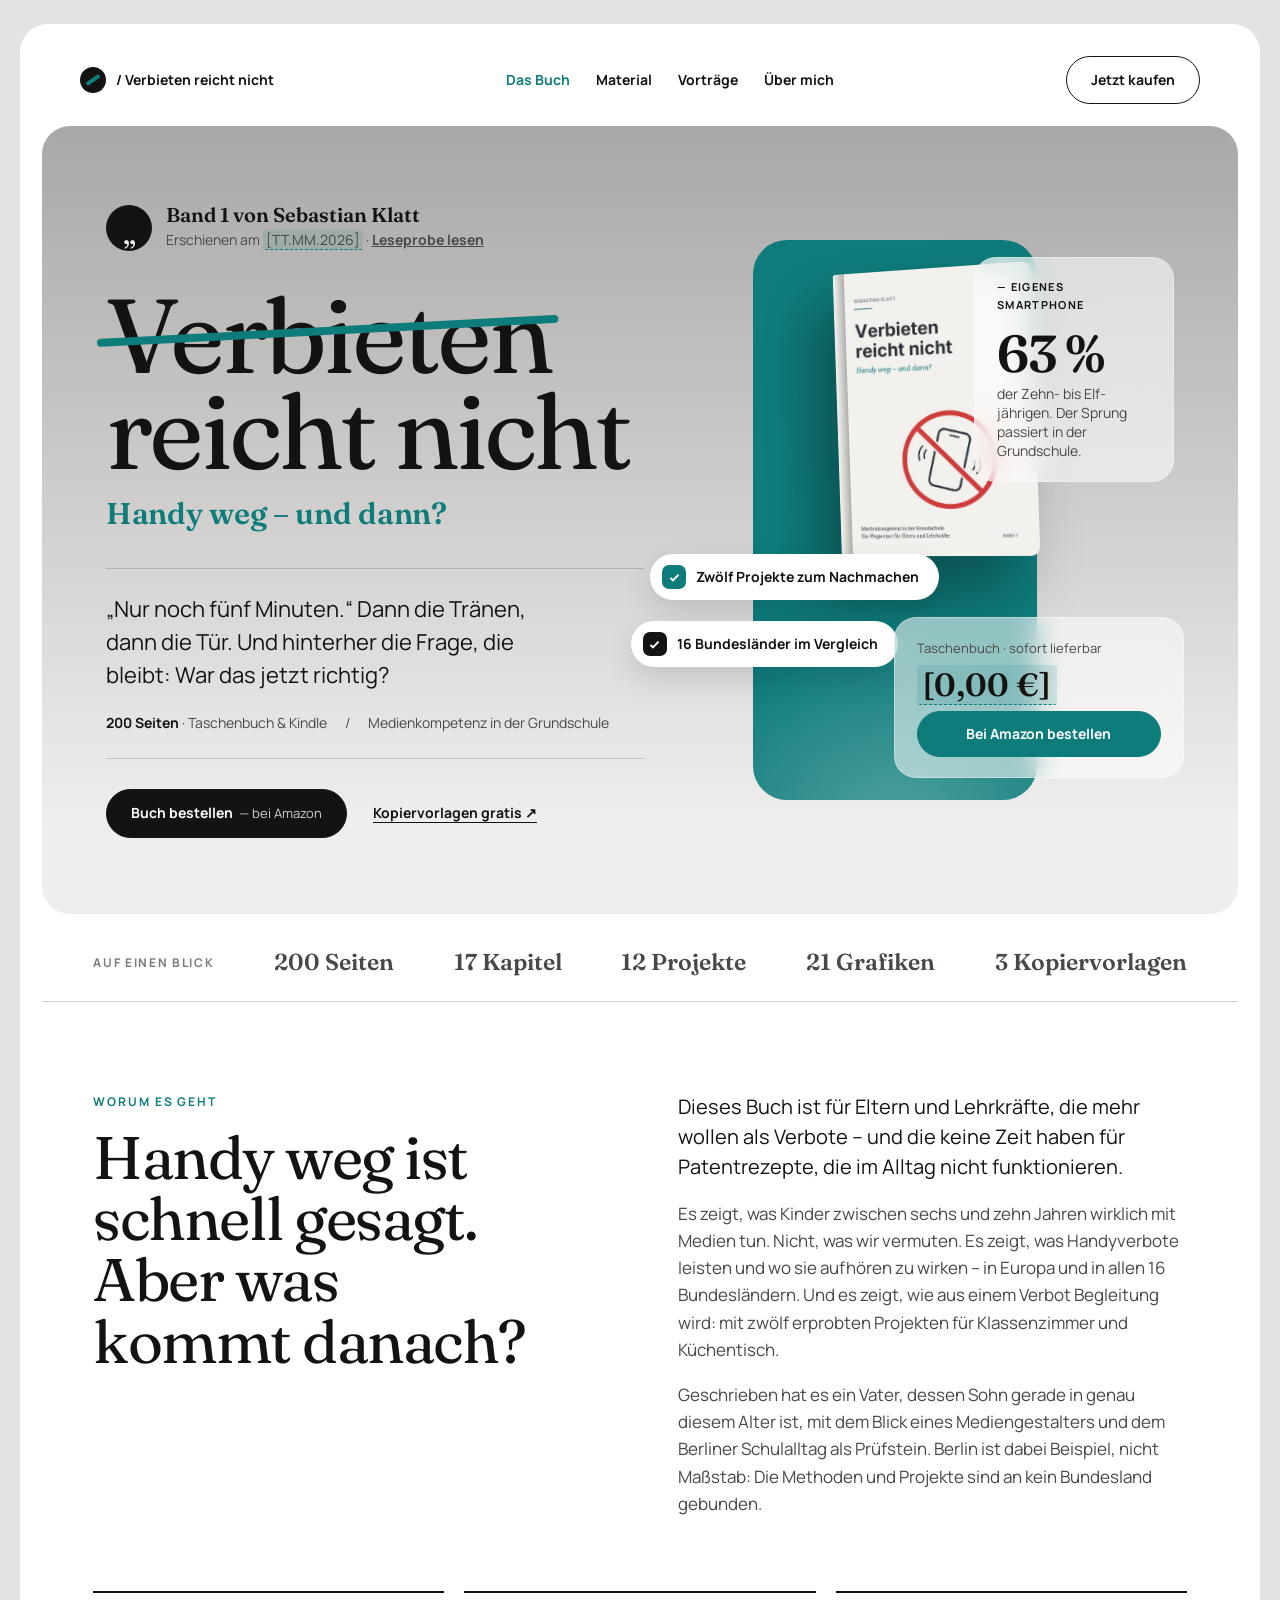
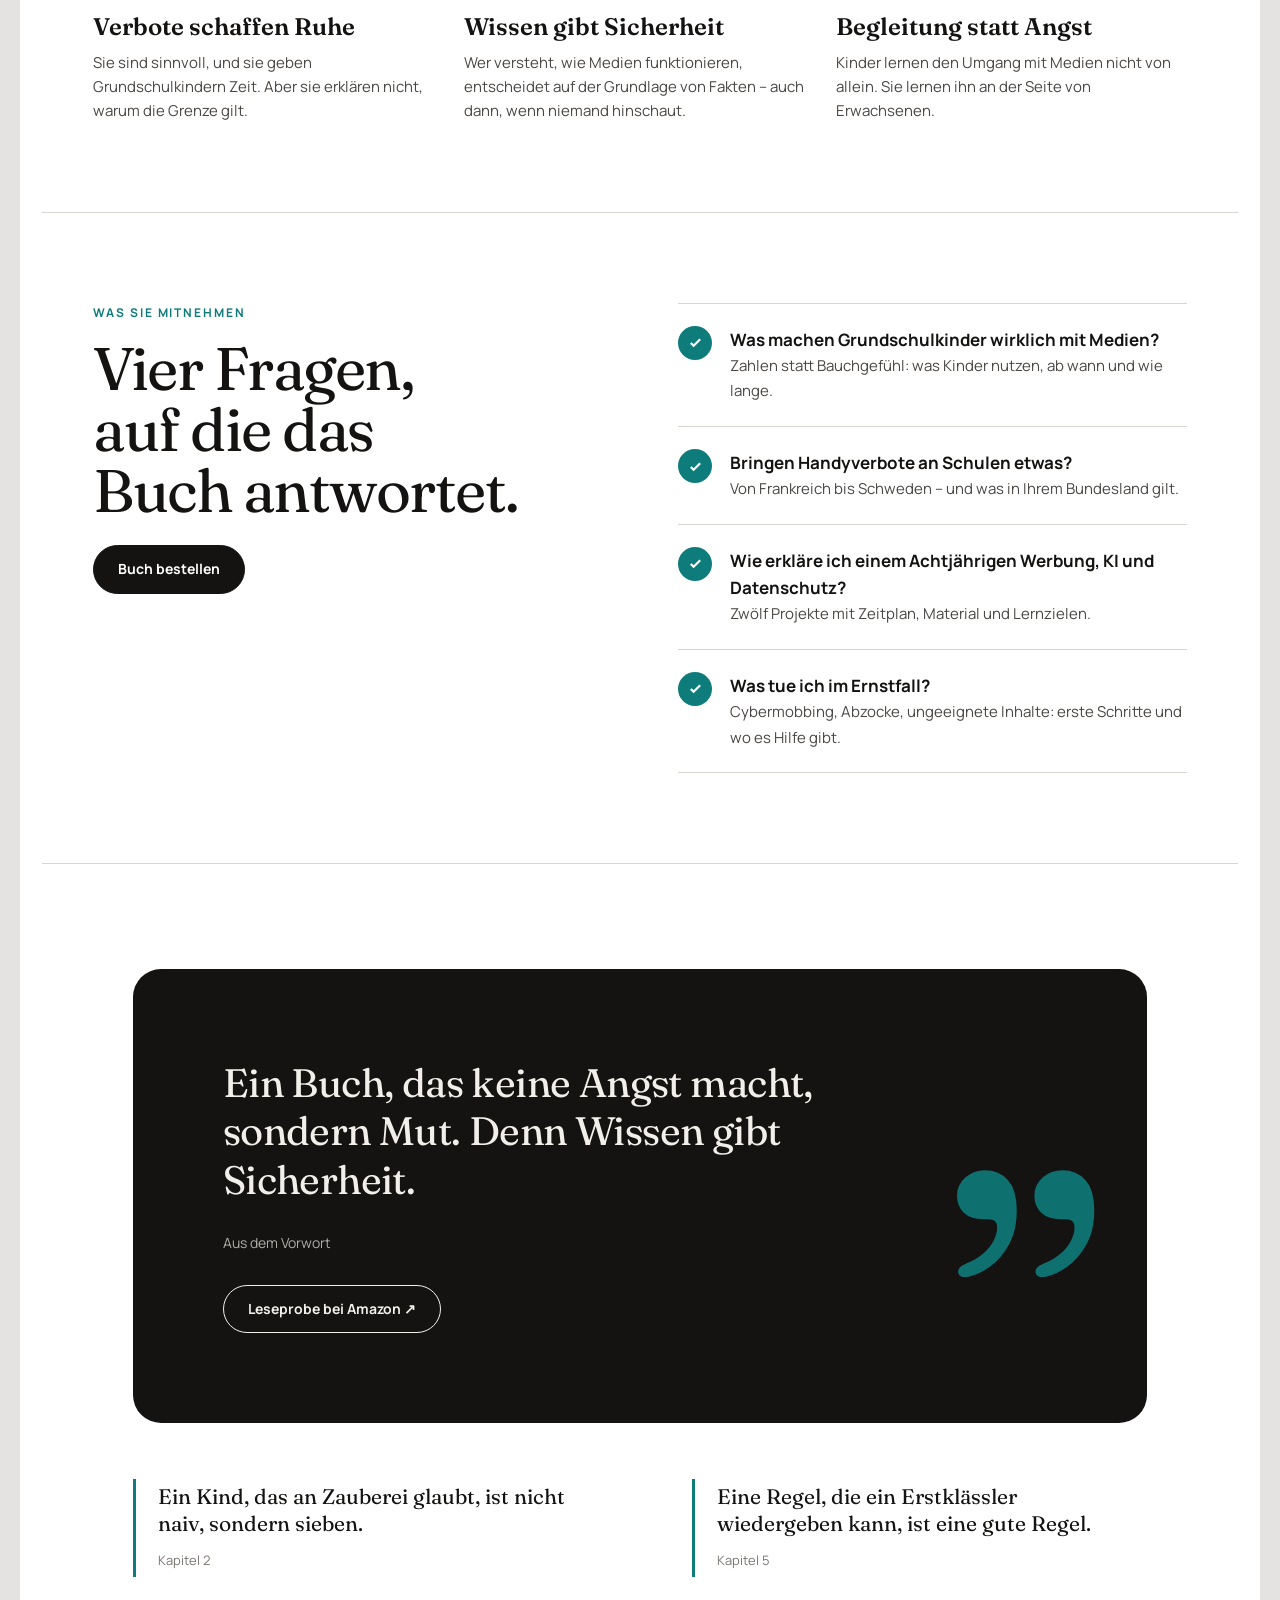
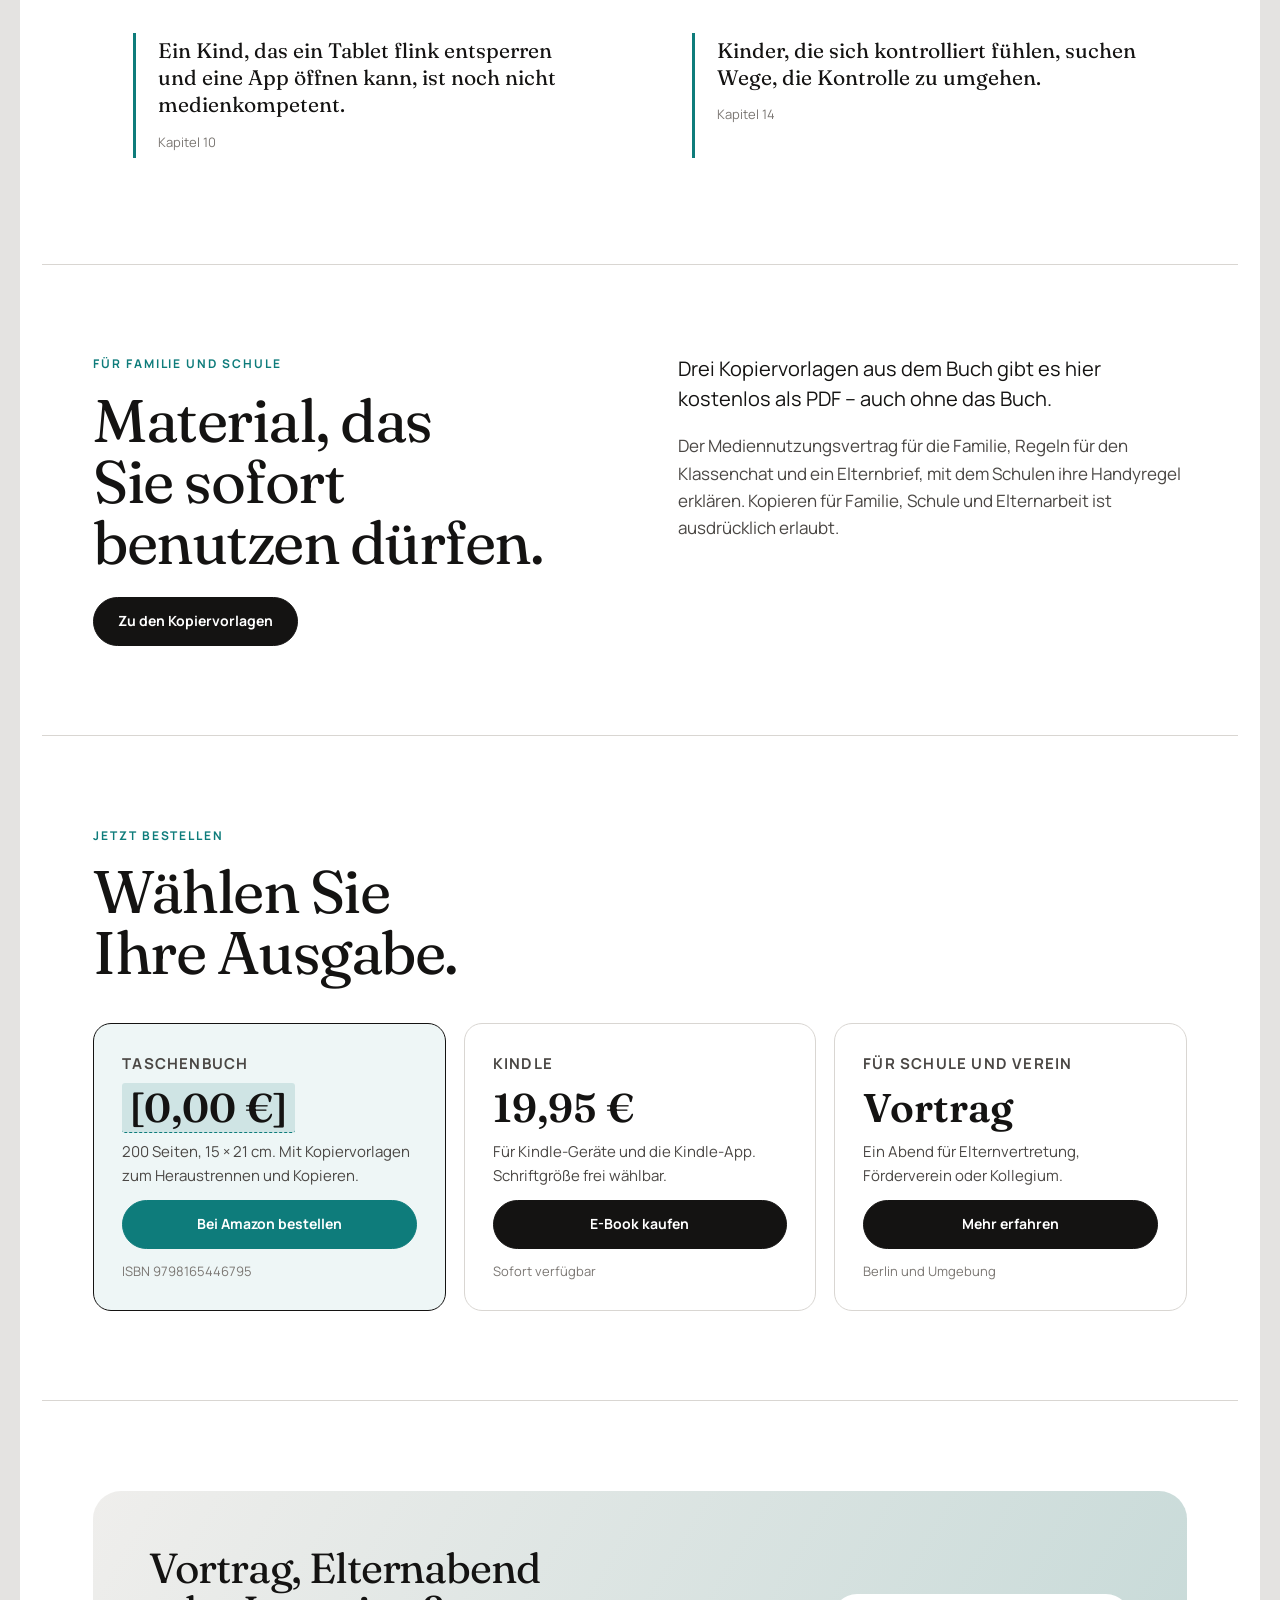
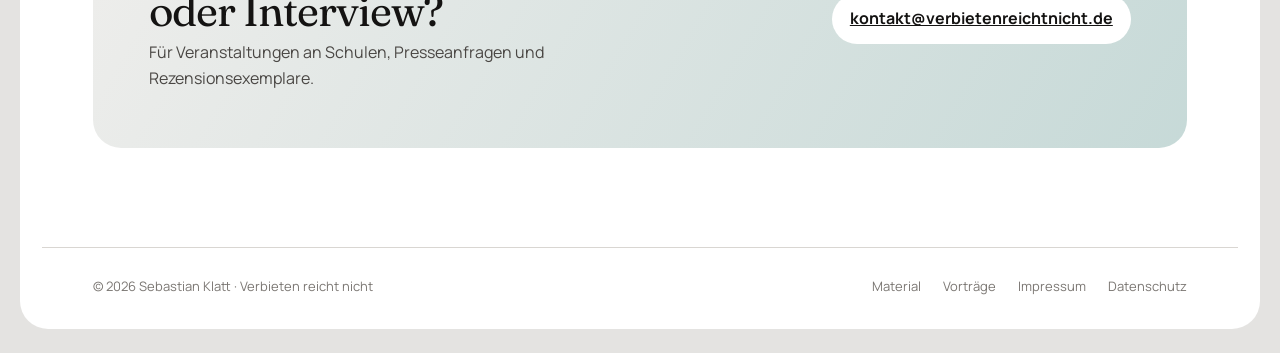
==== site/index.html @ fc7143d4 "Kontaktadresse eintragen kontakt@verbietenreichtnicht.de ersetzt den Platzhalter, als anklickbarer m" ====
<!doctype html>
<html lang="de">
<head>
<meta charset="utf-8">
<meta name="viewport" content="width=device-width,initial-scale=1,viewport-fit=cover">
<title>Verbieten reicht nicht – Handy weg, und dann? | Sebastian Klatt</title>
<meta name="description" content="Medienkompetenz in der Grundschule: Was Kinder wirklich mit Medien tun, was Handyverbote leisten und zwölf Projekte für Klassenzimmer und Küchentisch. Ein Wegweiser für Eltern und Lehrkräfte.">
<link rel="canonical" href="https://verbietenreichtnicht.de/">
<meta property="og:type" content="website">
<meta property="og:site_name" content="Verbieten reicht nicht">
<meta property="og:locale" content="de_DE">
<meta property="og:title" content="Verbieten reicht nicht – Handy weg, und dann? | Sebastian Klatt">
<meta property="og:description" content="Medienkompetenz in der Grundschule: Was Kinder wirklich mit Medien tun, was Handyverbote leisten und zwölf Projekte für Klassenzimmer und Küchentisch. Ein Wegweiser für Eltern und Lehrkräfte.">
<meta property="og:url" content="https://verbietenreichtnicht.de/">
<meta property="og:image" content="https://verbietenreichtnicht.de/assets/img/vorschau.jpg">
<meta property="og:image:width" content="1200">
<meta property="og:image:height" content="630">
<meta name="twitter:card" content="summary_large_image">
<link rel="stylesheet" href="assets/css/site.css">
<link rel="preload" href="assets/fonts/fraunces-latin-600-normal.woff2" as="font" type="font/woff2" crossorigin>
<link rel="preload" href="assets/fonts/manrope-latin-400-normal.woff2" as="font" type="font/woff2" crossorigin>
</head>
<body>
<a class="skip" href="#inhalt">Zum Inhalt springen</a>
<div class="sheet">
  <nav class="main" aria-label="Hauptnavigation">
    <a class="brand" href="/"><span class="mark" aria-hidden="true"></span>/ Verbieten reicht nicht</a>
    <div class="links"><a href="/" aria-current=page>Das Buch</a><a href="/material/">Material</a><a href="/vortraege/">Vorträge</a><a href="/ueber-mich/">Über mich</a></div>
    <div class="nav-cta">
      <a class="btn btn-ghost" href="/#kaufen">Jetzt kaufen</a>
    </div>
  </nav>
<main id="inhalt">

  <header class="hero" id="top">
    <div>
      <div class="badge">
        <div class="q" aria-hidden="true">&bdquo;</div>
        <div><b>Band 1 von Sebastian Klatt</b>
          <span>Erschienen am <span class="ph">[TT.MM.2026]</span> · <a href="#leseprobe">Leseprobe lesen</a></span></div>
      </div>
      <h1><span class="strike">Verbieten</span><br>reicht nicht</h1>
      <p class="subtitle">Handy weg – und dann?</p>
      <div class="lede">
        <p>„Nur noch fünf Minuten.“ Dann die Tränen, dann die Tür. Und hinterher die Frage,
        die bleibt: War das jetzt richtig?</p>
        <div class="meta">
          <span><b>200 Seiten</b> · Taschenbuch &amp; Kindle</span>
          <span aria-hidden="true">/</span>
          <span>Medienkompetenz in der Grundschule</span>
        </div>
      </div>
      <div class="hero-ctas">
        <a class="btn btn-dark" href="#kaufen">Buch bestellen <small>— bei Amazon</small></a>
        <a class="textlink" href="/material/">Kopiervorlagen gratis ↗</a>
      </div>
    </div>
    <div class="stage" aria-label="Buchcover und Eckdaten">
      <div class="block" aria-hidden="true"></div>
      <div class="book"><img src="assets/img/cover.jpg" width="560" height="784"
        alt="Buchcover: Verbieten reicht nicht – Handy weg, und dann?"></div>
      <div class="chip c1"><i><svg viewBox="0 0 16 16" fill="none" stroke="currentColor" stroke-width="2.4" aria-hidden="true"><path d="M3 8.5l3 3 7-7"/></svg></i>Zwölf Projekte zum Nachmachen</div>
      <div class="chip c2"><i><svg viewBox="0 0 16 16" fill="none" stroke="currentColor" stroke-width="2.4" aria-hidden="true"><path d="M3 8.5l3 3 7-7"/></svg></i>16 Bundesländer im Vergleich</div>
      <div class="glass stat">
        <div class="k">— Eigenes Smartphone</div>
        <div class="v">63&thinsp;%</div>
        <div class="d">der Zehn- bis Elf&shy;jährigen. Der Sprung passiert in der Grundschule.</div>
      </div>
      <div class="glass price">
        <div class="fmt">Taschenbuch · sofort lieferbar</div>
        <div class="p"><span class="ph">[0,00 €]</span></div>
        <a class="btn btn-accent" href="#kaufen">Bei Amazon bestellen</a>
      </div>
    </div>
  </header>

  <div class="facts">
    <span class="lbl">Auf einen Blick</span>
    <span class="f">200 Seiten</span>
    <span class="f">17 Kapitel</span>
    <span class="f">12 Projekte</span>
    <span class="f">21 Grafiken</span>
    <span class="f">3 Kopiervorlagen</span>
  </div>

  <section class="s" id="buch">
    <div class="split">
      <div>
        <p class="eyebrow">Worum es geht</p>
        <h2>Handy weg ist schnell gesagt. Aber was kommt danach?</h2>
      </div>
      <div class="prose">
        <p class="big">Dieses Buch ist für Eltern und Lehrkräfte, die mehr wollen als Verbote –
        und die keine Zeit haben für Patentrezepte, die im Alltag nicht funktionieren.</p>
        <p>Es zeigt, was Kinder zwischen sechs und zehn Jahren wirklich mit Medien tun. Nicht,
        was wir vermuten. Es zeigt, was Handyverbote leisten und wo sie aufhören zu wirken –
        in Europa und in allen 16 Bundesländern. Und es zeigt, wie aus einem Verbot Begleitung
        wird: mit zwölf erprobten Projekten für Klassenzimmer und Küchentisch.</p>
        <p>Geschrieben hat es ein Vater, dessen Sohn gerade in genau diesem Alter ist, mit dem
        Blick eines Mediengestalters und dem Berliner Schulalltag als Prüfstein. Berlin ist dabei
        Beispiel, nicht Maßstab: Die Methoden und Projekte sind an kein Bundesland gebunden.</p>
      </div>
    </div>
    <div class="theses">
      <div class="thesis"><h3>Verbote schaffen Ruhe</h3><p>Sie sind sinnvoll, und sie geben
      Grundschulkindern Zeit. Aber sie erklären nicht, warum die Grenze gilt.</p></div>
      <div class="thesis"><h3>Wissen gibt Sicherheit</h3><p>Wer versteht, wie Medien funktionieren,
      entscheidet auf der Grundlage von Fakten – auch dann, wenn niemand hinschaut.</p></div>
      <div class="thesis"><h3>Begleitung statt Angst</h3><p>Kinder lernen den Umgang mit Medien
      nicht von allein. Sie lernen ihn an der Seite von Erwachsenen.</p></div>
    </div>
  </section>

  <section class="s" id="inhalt-buch">
    <div class="split">
      <div>
        <p class="eyebrow">Was Sie mitnehmen</p>
        <h2>Vier Fragen, auf die das Buch antwortet.</h2>
        <a class="btn btn-dark" href="#kaufen">Buch bestellen</a>
      </div>
      <ul class="learn">
        <li><span class="x"><svg viewBox="0 0 16 16" fill="none" stroke="currentColor" stroke-width="2.4" aria-hidden="true"><path d="M3 8.5l3 3 7-7"/></svg></span><div><b>Was machen Grundschulkinder wirklich mit Medien?</b>
        <span>Zahlen statt Bauchgefühl: was Kinder nutzen, ab wann und wie lange.</span></div></li>
        <li><span class="x"><svg viewBox="0 0 16 16" fill="none" stroke="currentColor" stroke-width="2.4" aria-hidden="true"><path d="M3 8.5l3 3 7-7"/></svg></span><div><b>Bringen Handyverbote an Schulen etwas?</b>
        <span>Von Frankreich bis Schweden – und was in Ihrem Bundesland gilt.</span></div></li>
        <li><span class="x"><svg viewBox="0 0 16 16" fill="none" stroke="currentColor" stroke-width="2.4" aria-hidden="true"><path d="M3 8.5l3 3 7-7"/></svg></span><div><b>Wie erkläre ich einem Achtjährigen Werbung, KI und Datenschutz?</b>
        <span>Zwölf Projekte mit Zeitplan, Material und Lernzielen.</span></div></li>
        <li><span class="x"><svg viewBox="0 0 16 16" fill="none" stroke="currentColor" stroke-width="2.4" aria-hidden="true"><path d="M3 8.5l3 3 7-7"/></svg></span><div><b>Was tue ich im Ernstfall?</b>
        <span>Cybermobbing, Abzocke, ungeeignete Inhalte: erste Schritte und wo es Hilfe gibt.</span></div></li>
      </ul>
    </div>
  </section>

  <section class="s" id="leseprobe">
    <figure class="excerpt">
      <blockquote>Ein Buch, das keine Angst macht, sondern Mut. Denn Wissen gibt Sicherheit.</blockquote>
      <figcaption>Aus dem Vorwort</figcaption>
      <div class="acts">
        <a class="btn btn-ghost" href="https://www.amazon.de/dp/B0HSCFY8J3">Leseprobe bei Amazon ↗</a>
      </div>
    </figure>
    <div class="quotes">
      <blockquote class="quote"><p>Ein Kind, das an Zauberei glaubt, ist nicht naiv, sondern sieben.</p><cite>Kapitel 2</cite></blockquote>
      <blockquote class="quote"><p>Eine Regel, die ein Erstklässler wiedergeben kann, ist eine gute Regel.</p><cite>Kapitel 5</cite></blockquote>
      <blockquote class="quote"><p>Ein Kind, das ein Tablet flink entsperren und eine App öffnen kann, ist noch nicht medienkompetent.</p><cite>Kapitel 10</cite></blockquote>
      <blockquote class="quote"><p>Kinder, die sich kontrolliert fühlen, suchen Wege, die Kontrolle zu umgehen.</p><cite>Kapitel 14</cite></blockquote>
    </div>
  </section>

  <section class="s" id="material-teaser">
    <div class="split">
      <div>
        <p class="eyebrow">Für Familie und Schule</p>
        <h2>Material, das Sie sofort benutzen dürfen.</h2>
        <a class="btn btn-dark" href="/material/">Zu den Kopiervorlagen</a>
      </div>
      <div class="prose">
        <p class="big">Drei Kopiervorlagen aus dem Buch gibt es hier kostenlos als PDF – auch
        ohne das Buch.</p>
        <p>Der Mediennutzungsvertrag für die Familie, Regeln für den Klassenchat und ein
        Elternbrief, mit dem Schulen ihre Handyregel erklären. Kopieren für Familie, Schule und
        Elternarbeit ist ausdrücklich erlaubt.</p>
      </div>
    </div>
  </section>

  <section class="s" id="kaufen">
    <p class="eyebrow">Jetzt bestellen</p>
    <h2>Wählen Sie Ihre Ausgabe.</h2>
    <div class="cards">
      <div class="card main">
        <p class="kicker">Taschenbuch</p>
        <div class="p"><span class="ph">[0,00 €]</span></div>
        <p>200 Seiten, 15 × 21 cm. Mit Kopiervorlagen zum Heraustrennen und Kopieren.</p>
        <div class="acts"><a class="btn btn-accent" href="#">Bei Amazon bestellen</a></div>
        <span class="note">ISBN 9798165446795</span>
      </div>
      <div class="card">
        <p class="kicker">Kindle</p>
        <div class="p">19,95 €</div>
        <p>Für Kindle-Geräte und die Kindle-App. Schriftgröße frei wählbar.</p>
        <div class="acts"><a class="btn btn-dark" href="https://www.amazon.de/dp/B0HSCFY8J3">E-Book kaufen</a></div>
        <span class="note">Sofort verfügbar</span>
      </div>
      <div class="card">
        <p class="kicker">Für Schule und Verein</p>
        <div class="p">Vortrag</div>
        <p>Ein Abend für Elternvertretung, Förderverein oder Kollegium.</p>
        <div class="acts"><a class="btn btn-dark" href="/vortraege/">Mehr erfahren</a></div>
        <span class="note">Berlin und Umgebung</span>
      </div>
    </div>
  </section>

  <section class="s" id="kontakt">
    <div class="contact">
      <div>
        <h2>Vortrag, Elternabend oder Interview?</h2>
        <p>Für Veranstaltungen an Schulen, Presseanfragen und Rezensionsexemplare.</p>
      </div>
      <div class="mail">
        <code><a href="mailto:kontakt@verbietenreichtnicht.de">kontakt@verbietenreichtnicht.de</a></code>
      </div>
    </div>
  </section>

</main>
  <footer class="main">
    <span>© 2026 Sebastian Klatt · Verbieten reicht nicht</span>
    <nav aria-label="Rechtliches">
      <a href="/material/">Material</a>
      <a href="/vortraege/">Vorträge</a>
      <a href="/impressum/">Impressum</a>
      <a href="/datenschutz/">Datenschutz</a>
    </nav>
  </footer>
</div>
</body>
</html>
---- site/assets/css/site.css ----
/* Verbieten reicht nicht — Website
   Schriften lokal eingebunden (kein Google-CDN, DSGVO) */

@font-face{font-family:Fraunces;src:url(../fonts/fraunces-latin-400-normal.woff2) format("woff2");font-weight:400;font-display:swap;font-style:normal}
@font-face{font-family:Fraunces;src:url(../fonts/fraunces-latin-600-normal.woff2) format("woff2");font-weight:600;font-display:swap;font-style:normal}
@font-face{font-family:Manrope;src:url(../fonts/manrope-latin-400-normal.woff2) format("woff2");font-weight:400;font-display:swap;font-style:normal}
@font-face{font-family:Manrope;src:url(../fonts/manrope-latin-700-normal.woff2) format("woff2");font-weight:600 800;font-display:swap;font-style:normal}

:root{
  --canvas:#e4e3e1; --sheet:#fff; --hero-top:#a9a8a6; --hero-bot:#efeeec;
  --ink:#141312; --ink-soft:#4a4744; --muted:#7b7773; --line:#d9d6d2;
  --accent:#0E7C7B; --accent-ink:#fff; --chip:#fff; --glass:rgba(255,255,255,.55);
  --display:Fraunces,Georgia,"Times New Roman",serif;
  --body:Manrope,"Helvetica Neue",Arial,sans-serif;
  --r-lg:28px; --r-md:18px;
  color-scheme:light;
}
@media (prefers-color-scheme:dark){:root{
  --canvas:#0f0f10; --sheet:#18181a; --hero-top:#2c2b2a; --hero-bot:#1d1d1f;
  --ink:#f2efea; --ink-soft:#c4bfb8; --muted:#8f8a84; --line:#34322f;
  --accent:#19a3a1; --chip:#26262a; --glass:rgba(40,40,44,.6); color-scheme:dark}}

*{box-sizing:border-box}
body{margin:0;background:var(--canvas);color:var(--ink);font-family:var(--body);font-size:16px;line-height:1.6;
  padding-left:max(16px,env(safe-area-inset-left,0px));padding-right:max(16px,env(safe-area-inset-right,0px));padding-block:24px}
img{max-width:100%}
a{color:inherit}
:focus-visible{outline:2px solid var(--accent);outline-offset:3px;border-radius:6px}
.sheet{max-width:1240px;margin:0 auto;background:var(--sheet);border-radius:var(--r-lg);padding:clamp(14px,2vw,22px)}
.ph{background:color-mix(in srgb,var(--accent) 14%,transparent);border-bottom:1px dashed var(--accent);padding:0 .2em;border-radius:3px}
.skip{position:absolute;left:-9999px}
.skip:focus{position:static;display:inline-block;margin:8px;padding:8px 14px;background:var(--ink);color:var(--sheet);border-radius:999px}

/* Navigation */
nav.main{display:flex;align-items:center;gap:24px;padding:10px clamp(8px,3vw,48px) 22px;flex-wrap:wrap}
.brand{display:flex;align-items:center;gap:10px;font-weight:700;font-size:14px;text-decoration:none}
.mark{width:26px;height:26px;border-radius:50%;background:var(--ink);position:relative;flex:none}
.mark::after{content:"";position:absolute;left:5px;right:5px;top:11px;height:4px;background:var(--accent);transform:rotate(-35deg);border-radius:2px}
.links{display:flex;gap:26px;margin:0 auto;font-size:14px;font-weight:600;flex-wrap:wrap}
.links a{text-decoration:none}
.links a:hover,.links a[aria-current=page]{color:var(--accent)}
.nav-cta{display:flex;align-items:center;gap:16px;font-size:14px;font-weight:600}
.btn{display:inline-flex;align-items:center;gap:6px;border-radius:999px;font-weight:700;font-size:14px;text-decoration:none;padding:12px 24px;border:1.5px solid var(--ink);transition:transform .15s,background .15s,color .15s;cursor:pointer;font-family:inherit}
.btn:hover{transform:translateY(-1px)}
.btn small{font-weight:500;opacity:.8;font-size:13px}
.btn-dark{background:var(--ink);color:var(--sheet)}
.btn-ghost{background:transparent;color:var(--ink)}
.btn-accent{background:var(--accent);border-color:var(--accent);color:var(--accent-ink)}

/* Hero (Startseite) */
.hero{border-radius:var(--r-lg);background:linear-gradient(180deg,var(--hero-top),var(--hero-bot) 88%);
  padding:clamp(28px,6vw,80px) clamp(20px,5vw,72px);display:grid;grid-template-columns:1.1fr 1fr;gap:40px;align-items:center}
.hero>*{min-width:0}
.badge{display:flex;align-items:center;gap:14px}
.badge .q{width:46px;height:46px;border-radius:50%;background:var(--ink);color:var(--sheet);display:grid;place-items:center;font-family:var(--display);font-size:30px;line-height:1;padding-top:12px;flex:none}
.badge b{display:block;font-family:var(--display);font-size:20px;font-weight:600;line-height:1.2}
.badge span{font-size:14px;color:var(--ink-soft)}
.badge a{font-weight:700}
h1{font-family:var(--display);font-weight:400;font-size:clamp(52px,8.2vw,112px);line-height:.92;letter-spacing:-.035em;margin:34px 0 10px;text-wrap:balance}
h1 .strike{position:relative;display:inline-block}
h1 .strike::after{content:"";position:absolute;left:-2%;right:-2%;top:54%;height:.075em;background:var(--accent);transform:rotate(-3deg);border-radius:4px;animation:strike .9s .3s cubic-bezier(.6,0,.2,1) both;transform-origin:left}
@keyframes strike{from{transform:rotate(-3deg) scaleX(0)}to{transform:rotate(-3deg) scaleX(1)}}
.subtitle{font-family:var(--display);font-size:clamp(20px,2.4vw,30px);font-weight:600;color:var(--accent);margin:0 0 30px;letter-spacing:-.01em}
.lede{border-top:1px solid color-mix(in srgb,var(--ink) 18%,transparent);border-bottom:1px solid color-mix(in srgb,var(--ink) 18%,transparent);padding:24px 0}
.lede p{font-size:clamp(18px,1.8vw,22px);line-height:1.5;margin:0 0 20px;max-width:36ch;color:var(--ink)}
.meta{display:flex;gap:18px;align-items:center;font-size:14px;color:var(--ink-soft);flex-wrap:wrap}
.meta b{color:var(--ink)}
.hero-ctas{display:flex;gap:26px;align-items:center;margin-top:30px;flex-wrap:wrap}
.textlink{font-weight:700;font-size:14px;text-underline-offset:4px}

.stage{position:relative;min-height:560px}
.block{position:absolute;left:14%;top:0;bottom:0;width:58%;background:var(--accent);border-radius:34px;overflow:hidden}
.block::before{content:"";position:absolute;inset:auto -30% -40% -30%;height:70%;background:radial-gradient(closest-side,rgba(255,255,255,.28),transparent)}
.book{position:absolute;left:30%;top:5%;width:min(232px,42%);transform:perspective(1200px) rotateY(-16deg) rotateZ(-2deg);
  border-radius:3px 9px 9px 3px;box-shadow:-24px 34px 60px rgba(0,0,0,.35);transition:transform .5s}
.book:hover{transform:perspective(1200px) rotateY(-6deg) rotateZ(-1deg)}
.book img{display:block;width:100%;height:auto;border-radius:3px 9px 9px 3px}
.book::before{content:"";position:absolute;left:0;top:0;bottom:0;width:6%;background:linear-gradient(90deg,rgba(255,255,255,.22),rgba(0,0,0,.28));border-radius:3px 0 0 3px;z-index:2}
.chip{position:absolute;display:flex;align-items:center;gap:10px;background:var(--chip);color:var(--ink);border-radius:999px;padding:11px 20px 11px 12px;font-size:14px;font-weight:600;box-shadow:0 12px 30px rgba(0,0,0,.12);white-space:nowrap}
.chip i{width:24px;height:24px;border-radius:7px;display:grid;place-items:center;flex:none}
.chip i svg{width:13px;height:13px}
.c1{left:-7%;top:56%}.c1 i{background:var(--accent);color:#fff}
.c2{left:-11%;top:68%}.c2 i{background:var(--ink);color:var(--sheet)}
.glass{position:absolute;background:var(--glass);backdrop-filter:blur(14px);-webkit-backdrop-filter:blur(14px);border:1px solid rgba(255,255,255,.35);border-radius:22px;padding:20px 22px;color:var(--ink)}
.stat{right:0;top:3%;width:200px}
.stat .k{font-size:11px;letter-spacing:.12em;text-transform:uppercase;font-weight:700}
.stat .v{font-family:var(--display);font-size:52px;font-weight:600;line-height:1;margin:14px 0 6px;letter-spacing:-.02em}
.stat .d{font-size:14px;color:var(--ink-soft);line-height:1.35}
.price{right:-2%;bottom:4%;width:min(290px,70%);display:grid;gap:10px}
.price .fmt{font-size:13px;color:var(--ink-soft)}
.price .p{font-family:var(--display);font-size:32px;font-weight:600;line-height:1;font-variant-numeric:tabular-nums}
.price .btn{justify-content:center;padding:11px 18px}

.facts{display:flex;align-items:center;justify-content:space-between;gap:20px 36px;flex-wrap:wrap;padding:30px clamp(8px,4vw,64px) 20px}
.facts .lbl{font-size:12px;letter-spacing:.14em;text-transform:uppercase;color:var(--muted);font-weight:700}
.facts .f{font-family:var(--display);font-size:clamp(17px,2vw,23px);font-weight:600;color:var(--ink-soft)}

/* Seitenkopf der Unterseiten */
.pagehead{padding:clamp(34px,6vw,76px) clamp(8px,4vw,64px) clamp(26px,4vw,44px)}
.pagehead h1{font-size:clamp(40px,6vw,76px);margin:14px 0 18px}
.pagehead .lead{font-size:clamp(18px,2vw,22px);line-height:1.5;color:var(--ink-soft);max-width:48ch;margin:0}

section.s{padding:clamp(48px,7vw,100px) clamp(8px,4vw,64px);border-top:1px solid var(--line)}
.eyebrow{font-size:12px;letter-spacing:.16em;text-transform:uppercase;font-weight:800;color:var(--accent);margin:0 0 16px}
h2{font-family:var(--display);font-weight:400;font-size:clamp(34px,4.8vw,60px);line-height:1.02;letter-spacing:-.025em;margin:0 0 24px;text-wrap:balance;max-width:17ch}
h3{font-family:var(--display);font-weight:600;font-size:24px;line-height:1.15;margin:0 0 10px}
.split{display:grid;grid-template-columns:1fr 1fr;gap:clamp(28px,6vw,90px);align-items:start}
.split>*{min-width:0}
.prose p{margin:0 0 18px;max-width:62ch;color:var(--ink-soft);font-size:17px}
.prose p.big{color:var(--ink);font-size:20px;line-height:1.5}
.prose ul{margin:0 0 18px;padding-left:1.2em;color:var(--ink-soft);font-size:17px;max-width:62ch}
.prose li{margin-bottom:8px}
.prose h3{margin-top:34px}

.theses{display:grid;grid-template-columns:repeat(3,1fr);gap:20px;margin-top:56px}
.thesis{border-top:2px solid var(--ink);padding-top:20px}
.thesis p{margin:0;color:var(--ink-soft);font-size:15px}

.learn{list-style:none;padding:0;margin:0;display:grid}
.learn li{display:grid;grid-template-columns:auto 1fr;gap:18px;padding:22px 0;border-bottom:1px solid var(--line)}
.learn li:first-child{border-top:1px solid var(--line)}
.learn .x{width:34px;height:34px;border-radius:50%;background:var(--accent);color:#fff;display:grid;place-items:center;flex:none}
.learn .x svg{width:15px;height:15px}
.learn b{display:block;font-size:17px}
.learn span{color:var(--ink-soft);font-size:15px}

.excerpt{background:var(--ink);color:#f2efea;border-radius:var(--r-lg);padding:clamp(36px,7vw,96px);position:relative;overflow:hidden}
.excerpt::before{content:"\201E";position:absolute;right:4%;top:-18%;font-family:var(--display);font-size:clamp(220px,30vw,420px);color:var(--accent);line-height:1;opacity:.9}
.excerpt blockquote{margin:0;font-family:var(--display);font-size:clamp(24px,3.1vw,40px);line-height:1.22;letter-spacing:-.015em;max-width:26ch;position:relative}
.excerpt figcaption{margin-top:28px;font-size:14px;opacity:.7;position:relative}
.excerpt .acts{display:flex;gap:14px;flex-wrap:wrap;margin-top:30px;position:relative}
.excerpt .btn{border-color:#f2efea;color:#f2efea}

.quotes{display:grid;grid-template-columns:repeat(2,1fr);gap:24px;margin-top:40px}
.quote{border-left:3px solid var(--accent);padding:4px 0 4px 22px}
.quote p{font-family:var(--display);font-size:21px;line-height:1.3;margin:0 0 10px}
.quote cite{font-style:normal;font-size:13px;color:var(--muted)}

.cards{display:grid;grid-template-columns:repeat(3,1fr);gap:18px;margin-top:40px}
.card{border:1px solid var(--line);border-radius:var(--r-md);padding:28px;display:flex;flex-direction:column;gap:12px}
.card.main{border:1.5px solid var(--ink);background:color-mix(in srgb,var(--accent) 7%,var(--sheet))}
.card h3{margin:0}
.card p{margin:0;font-size:15px;color:var(--ink-soft)}
.card .p{font-family:var(--display);font-size:40px;font-weight:600;line-height:1;font-variant-numeric:tabular-nums}
.card .acts{display:flex;flex-direction:column;gap:8px;margin-top:auto}
.card .btn{justify-content:center}
.card .note{font-size:13px;color:var(--muted)}
.card .kicker{font-size:15px;letter-spacing:.08em;text-transform:uppercase;font-weight:700;margin:0;font-family:var(--body)}

.author{display:grid;grid-template-columns:280px 1fr;gap:clamp(28px,5vw,64px);align-items:start}
.author>*{min-width:0}
.portrait{aspect-ratio:4/5;width:100%;height:auto;border-radius:var(--r-lg);object-fit:cover;display:block;background:var(--hero-bot)}

.contact{display:flex;justify-content:space-between;align-items:center;gap:28px;flex-wrap:wrap;background:linear-gradient(120deg,var(--hero-bot),color-mix(in srgb,var(--accent) 18%,var(--hero-bot)));border-radius:var(--r-lg);padding:clamp(28px,5vw,56px)}
.contact h2{margin:0 0 8px;font-size:clamp(28px,3.4vw,42px)}
.contact p{margin:0;color:var(--ink-soft);max-width:46ch}
.mail{display:flex;gap:10px;align-items:center;flex-wrap:wrap}
.mail code{font-family:var(--body);font-weight:700;background:var(--sheet);padding:12px 18px;border-radius:999px;user-select:all}

footer.main{display:flex;justify-content:space-between;gap:16px;flex-wrap:wrap;padding:28px clamp(8px,4vw,64px) 10px;font-size:13px;color:var(--muted);border-top:1px solid var(--line);margin-top:10px}
footer.main nav{display:flex;gap:22px;flex-wrap:wrap}
footer.main a{text-decoration:none}
footer.main a:hover{color:var(--accent)}

@media (max-width:980px){
  .hero{grid-template-columns:1fr}
  .stage{min-height:520px;max-width:560px;width:100%;margin:0 auto}
  .links{display:none}
  .nav-cta{margin-left:auto}
}
@media (max-width:760px){
  .split,.author,.quotes{grid-template-columns:1fr}
  .theses,.cards{grid-template-columns:1fr}
  .portrait{max-width:260px}
}
@media (max-width:520px){
  .stage{min-height:600px}
  .block{left:6%;width:72%;bottom:150px}
  .book{left:20%;top:5%;width:54%}
  .c1{left:0;top:50%}.c2{left:0;top:59%}
  .stat{width:152px;padding:14px 16px;top:1%}
  .stat .v{font-size:36px}
  .price{right:0;left:0;width:auto;bottom:0}
  .chip{font-size:13px;padding:9px 14px 9px 10px}
}
@media (prefers-reduced-motion:reduce){*{animation:none!important;transition:none!important}}
@media print{body{background:#fff}.sheet{max-width:none}nav.main,.hero-ctas,.btn{display:none}}
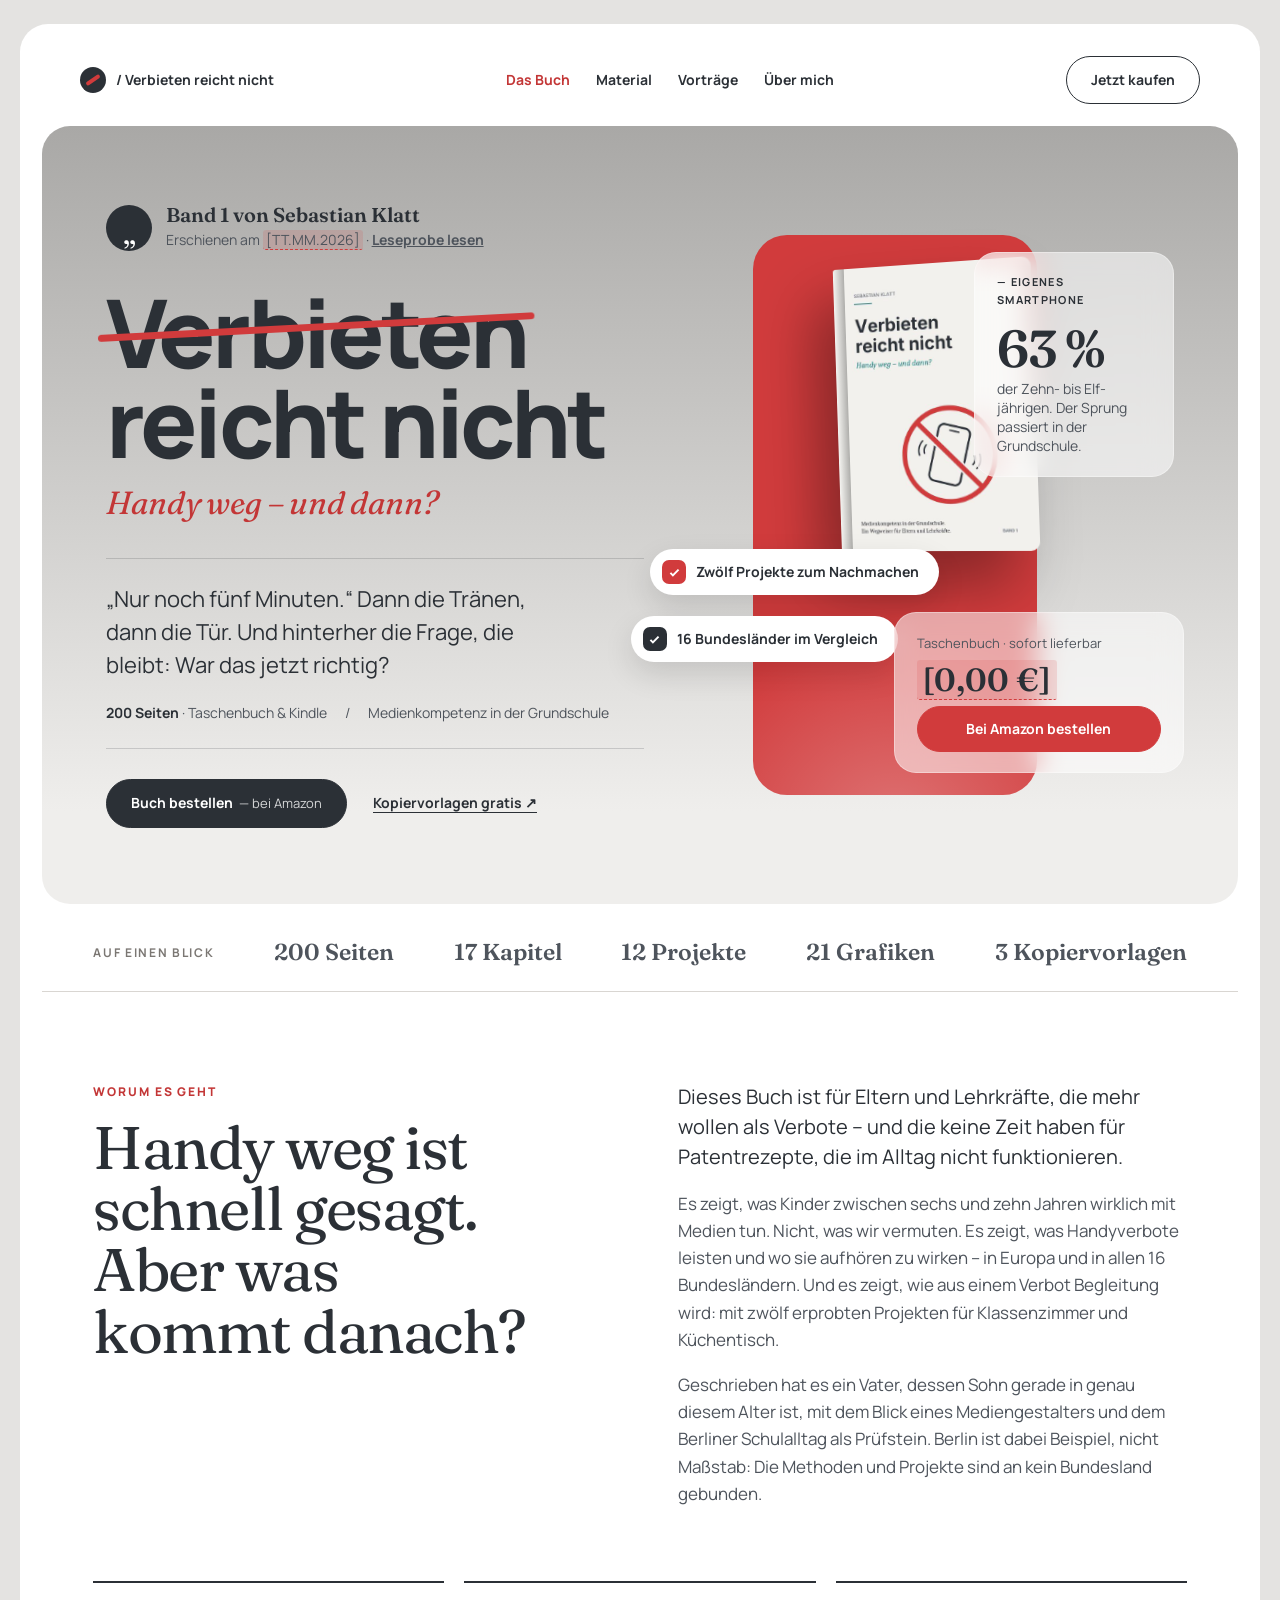
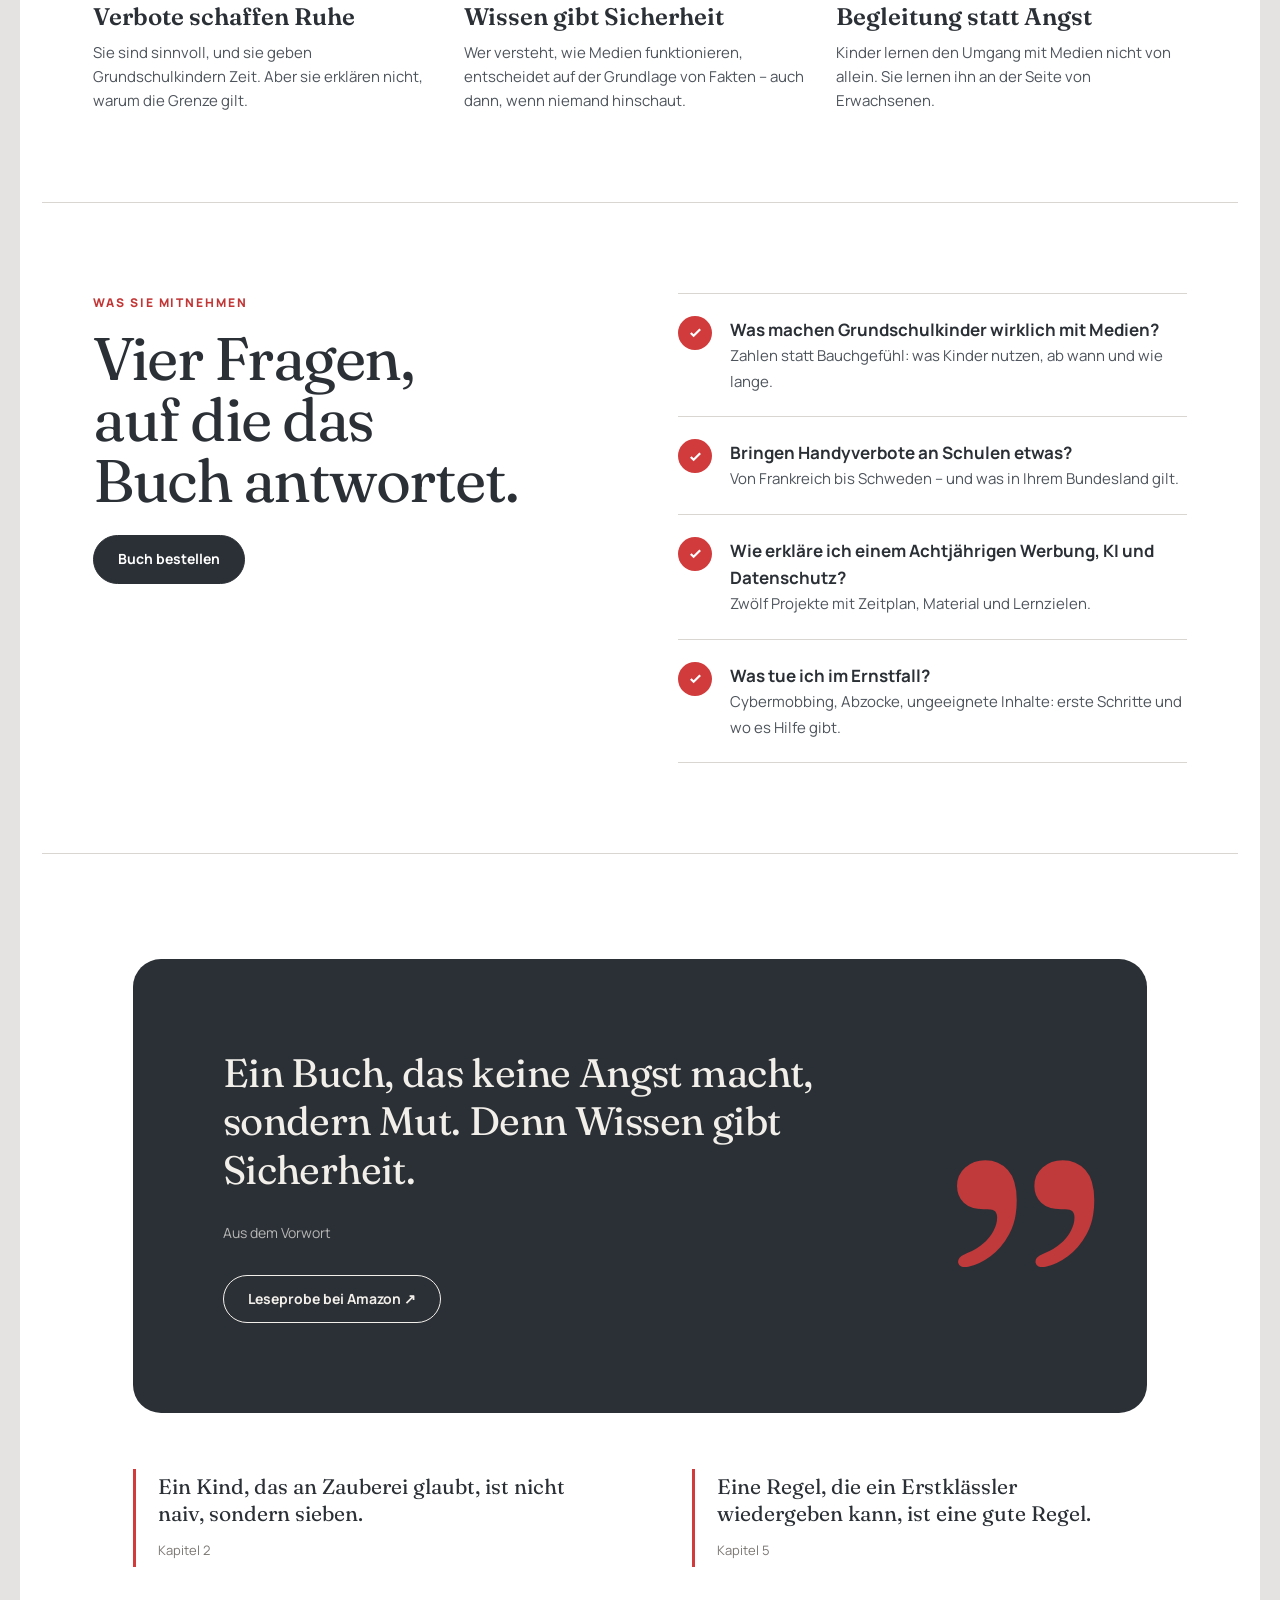
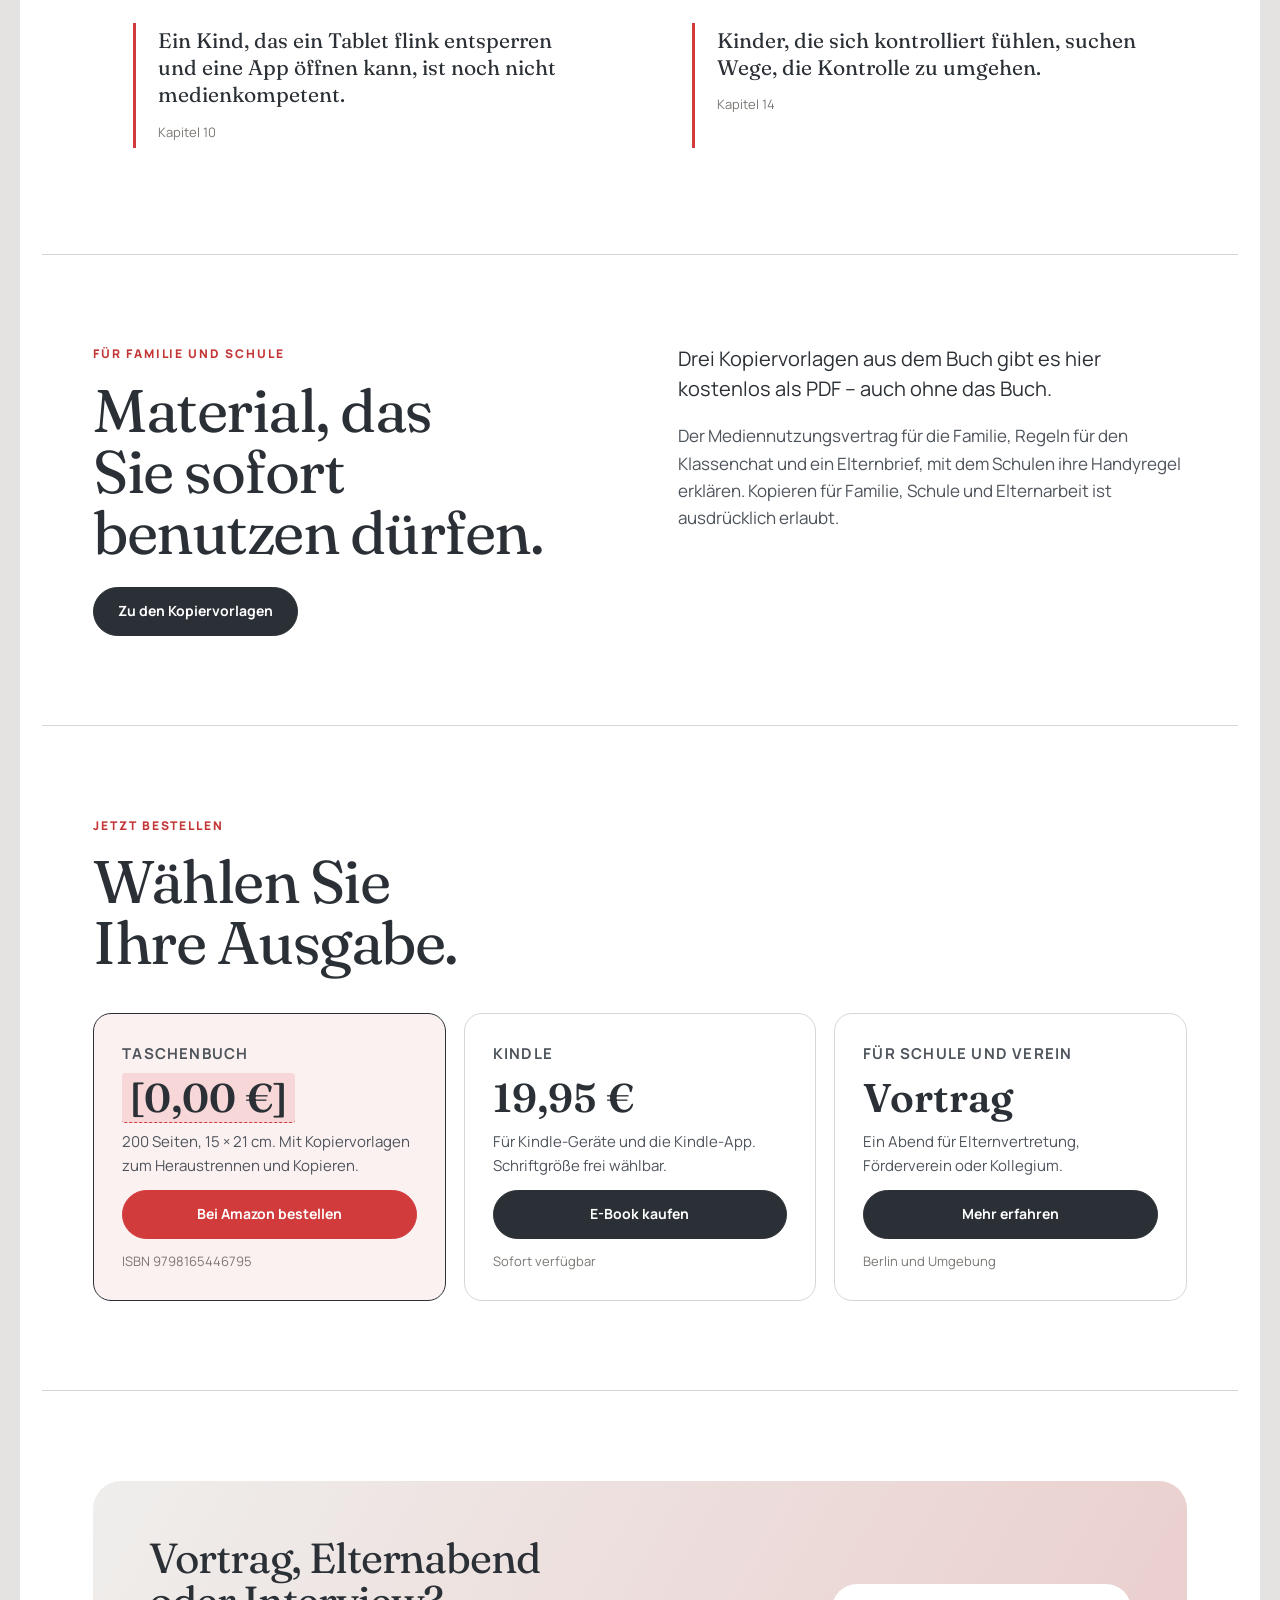
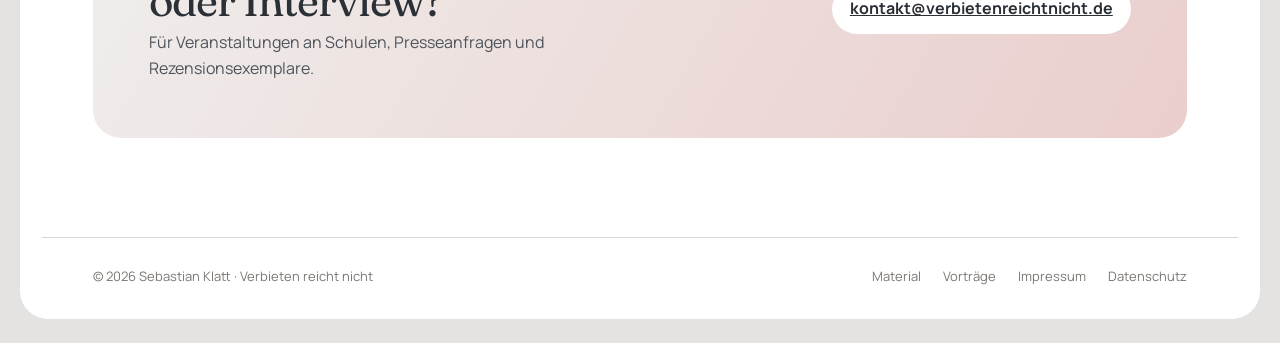
==== commit 4d440410: "Gestaltung an das Buchcover angleichen Akzentfarbe vom Teal auf das Cover-Rot #D13B3C, Grundton auf " ====
--- a/site/index.html
+++ b/site/index.html
@@ -17,7 +17,8 @@
 <meta property="og:image:height" content="630">
 <meta name="twitter:card" content="summary_large_image">
 <link rel="stylesheet" href="assets/css/site.css">
-<link rel="preload" href="assets/fonts/fraunces-latin-600-normal.woff2" as="font" type="font/woff2" crossorigin>
+<link rel="preload" href="assets/fonts/manrope-latin-800-normal.woff2" as="font" type="font/woff2" crossorigin>
+<link rel="preload" href="assets/fonts/fraunces-latin-400-italic.woff2" as="font" type="font/woff2" crossorigin>
 <link rel="preload" href="assets/fonts/manrope-latin-400-normal.woff2" as="font" type="font/woff2" crossorigin>
 </head>
 <body>
--- a/site/assets/css/site.css
+++ b/site/assets/css/site.css
@@ -3,13 +3,15 @@
 
 @font-face{font-family:Fraunces;src:url(../fonts/fraunces-latin-400-normal.woff2) format("woff2");font-weight:400;font-display:swap;font-style:normal}
 @font-face{font-family:Fraunces;src:url(../fonts/fraunces-latin-600-normal.woff2) format("woff2");font-weight:600;font-display:swap;font-style:normal}
+@font-face{font-family:Fraunces;src:url(../fonts/fraunces-latin-400-italic.woff2) format("woff2");font-weight:400;font-display:swap;font-style:italic}
+@font-face{font-family:Manrope;src:url(../fonts/manrope-latin-800-normal.woff2) format("woff2");font-weight:800;font-display:swap;font-style:normal}
 @font-face{font-family:Manrope;src:url(../fonts/manrope-latin-400-normal.woff2) format("woff2");font-weight:400;font-display:swap;font-style:normal}
-@font-face{font-family:Manrope;src:url(../fonts/manrope-latin-700-normal.woff2) format("woff2");font-weight:600 800;font-display:swap;font-style:normal}
+@font-face{font-family:Manrope;src:url(../fonts/manrope-latin-700-normal.woff2) format("woff2");font-weight:600 700;font-display:swap;font-style:normal}
 
 :root{
   --canvas:#e4e3e1; --sheet:#fff; --hero-top:#a9a8a6; --hero-bot:#efeeec;
-  --ink:#141312; --ink-soft:#4a4744; --muted:#7b7773; --line:#d9d6d2;
-  --accent:#0E7C7B; --accent-ink:#fff; --chip:#fff; --glass:rgba(255,255,255,.55);
+  --ink:#2B3036; --ink-soft:#4e545c; --muted:#7b7773; --line:#d9d6d2;
+  --accent:#D13B3C; --accent-text:#C33636; --accent-ink:#fff; --chip:#fff; --glass:rgba(255,255,255,.55);
   --display:Fraunces,Georgia,"Times New Roman",serif;
   --body:Manrope,"Helvetica Neue",Arial,sans-serif;
   --r-lg:28px; --r-md:18px;
@@ -18,7 +20,7 @@
 @media (prefers-color-scheme:dark){:root{
   --canvas:#0f0f10; --sheet:#18181a; --hero-top:#2c2b2a; --hero-bot:#1d1d1f;
   --ink:#f2efea; --ink-soft:#c4bfb8; --muted:#8f8a84; --line:#34322f;
-  --accent:#19a3a1; --chip:#26262a; --glass:rgba(40,40,44,.6); color-scheme:dark}}
+  --accent:#E8615F; --accent-text:#E8615F; --chip:#26262a; --glass:rgba(40,40,44,.6); color-scheme:dark}}
 
 *{box-sizing:border-box}
 body{margin:0;background:var(--canvas);color:var(--ink);font-family:var(--body);font-size:16px;line-height:1.6;
@@ -38,7 +40,7 @@
 .mark::after{content:"";position:absolute;left:5px;right:5px;top:11px;height:4px;background:var(--accent);transform:rotate(-35deg);border-radius:2px}
 .links{display:flex;gap:26px;margin:0 auto;font-size:14px;font-weight:600;flex-wrap:wrap}
 .links a{text-decoration:none}
-.links a:hover,.links a[aria-current=page]{color:var(--accent)}
+.links a:hover,.links a[aria-current=page]{color:var(--accent-text)}
 .nav-cta{display:flex;align-items:center;gap:16px;font-size:14px;font-weight:600}
 .btn{display:inline-flex;align-items:center;gap:6px;border-radius:999px;font-weight:700;font-size:14px;text-decoration:none;padding:12px 24px;border:1.5px solid var(--ink);transition:transform .15s,background .15s,color .15s;cursor:pointer;font-family:inherit}
 .btn:hover{transform:translateY(-1px)}
@@ -56,11 +58,11 @@
 .badge b{display:block;font-family:var(--display);font-size:20px;font-weight:600;line-height:1.2}
 .badge span{font-size:14px;color:var(--ink-soft)}
 .badge a{font-weight:700}
-h1{font-family:var(--display);font-weight:400;font-size:clamp(52px,8.2vw,112px);line-height:.92;letter-spacing:-.035em;margin:34px 0 10px;text-wrap:balance}
+h1{font-family:var(--body);font-weight:800;font-size:clamp(46px,7.4vw,104px);line-height:.95;letter-spacing:-.04em;margin:34px 0 10px;text-wrap:balance}
 h1 .strike{position:relative;display:inline-block}
 h1 .strike::after{content:"";position:absolute;left:-2%;right:-2%;top:54%;height:.075em;background:var(--accent);transform:rotate(-3deg);border-radius:4px;animation:strike .9s .3s cubic-bezier(.6,0,.2,1) both;transform-origin:left}
 @keyframes strike{from{transform:rotate(-3deg) scaleX(0)}to{transform:rotate(-3deg) scaleX(1)}}
-.subtitle{font-family:var(--display);font-size:clamp(20px,2.4vw,30px);font-weight:600;color:var(--accent);margin:0 0 30px;letter-spacing:-.01em}
+.subtitle{font-family:var(--display);font-style:italic;font-size:clamp(21px,2.5vw,32px);font-weight:400;color:var(--accent-text);margin:0 0 30px;letter-spacing:-.01em}
 .lede{border-top:1px solid color-mix(in srgb,var(--ink) 18%,transparent);border-bottom:1px solid color-mix(in srgb,var(--ink) 18%,transparent);padding:24px 0}
 .lede p{font-size:clamp(18px,1.8vw,22px);line-height:1.5;margin:0 0 20px;max-width:36ch;color:var(--ink)}
 .meta{display:flex;gap:18px;align-items:center;font-size:14px;color:var(--ink-soft);flex-wrap:wrap}
@@ -101,7 +103,7 @@
 .pagehead .lead{font-size:clamp(18px,2vw,22px);line-height:1.5;color:var(--ink-soft);max-width:48ch;margin:0}
 
 section.s{padding:clamp(48px,7vw,100px) clamp(8px,4vw,64px);border-top:1px solid var(--line)}
-.eyebrow{font-size:12px;letter-spacing:.16em;text-transform:uppercase;font-weight:800;color:var(--accent);margin:0 0 16px}
+.eyebrow{font-size:12px;letter-spacing:.16em;text-transform:uppercase;font-weight:800;color:var(--accent-text);margin:0 0 16px}
 h2{font-family:var(--display);font-weight:400;font-size:clamp(34px,4.8vw,60px);line-height:1.02;letter-spacing:-.025em;margin:0 0 24px;text-wrap:balance;max-width:17ch}
 h3{font-family:var(--display);font-weight:600;font-size:24px;line-height:1.15;margin:0 0 10px}
 .split{display:grid;grid-template-columns:1fr 1fr;gap:clamp(28px,6vw,90px);align-items:start}
@@ -160,7 +162,7 @@
 footer.main{display:flex;justify-content:space-between;gap:16px;flex-wrap:wrap;padding:28px clamp(8px,4vw,64px) 10px;font-size:13px;color:var(--muted);border-top:1px solid var(--line);margin-top:10px}
 footer.main nav{display:flex;gap:22px;flex-wrap:wrap}
 footer.main a{text-decoration:none}
-footer.main a:hover{color:var(--accent)}
+footer.main a:hover{color:var(--accent-text)}
 
 @media (max-width:980px){
   .hero{grid-template-columns:1fr}
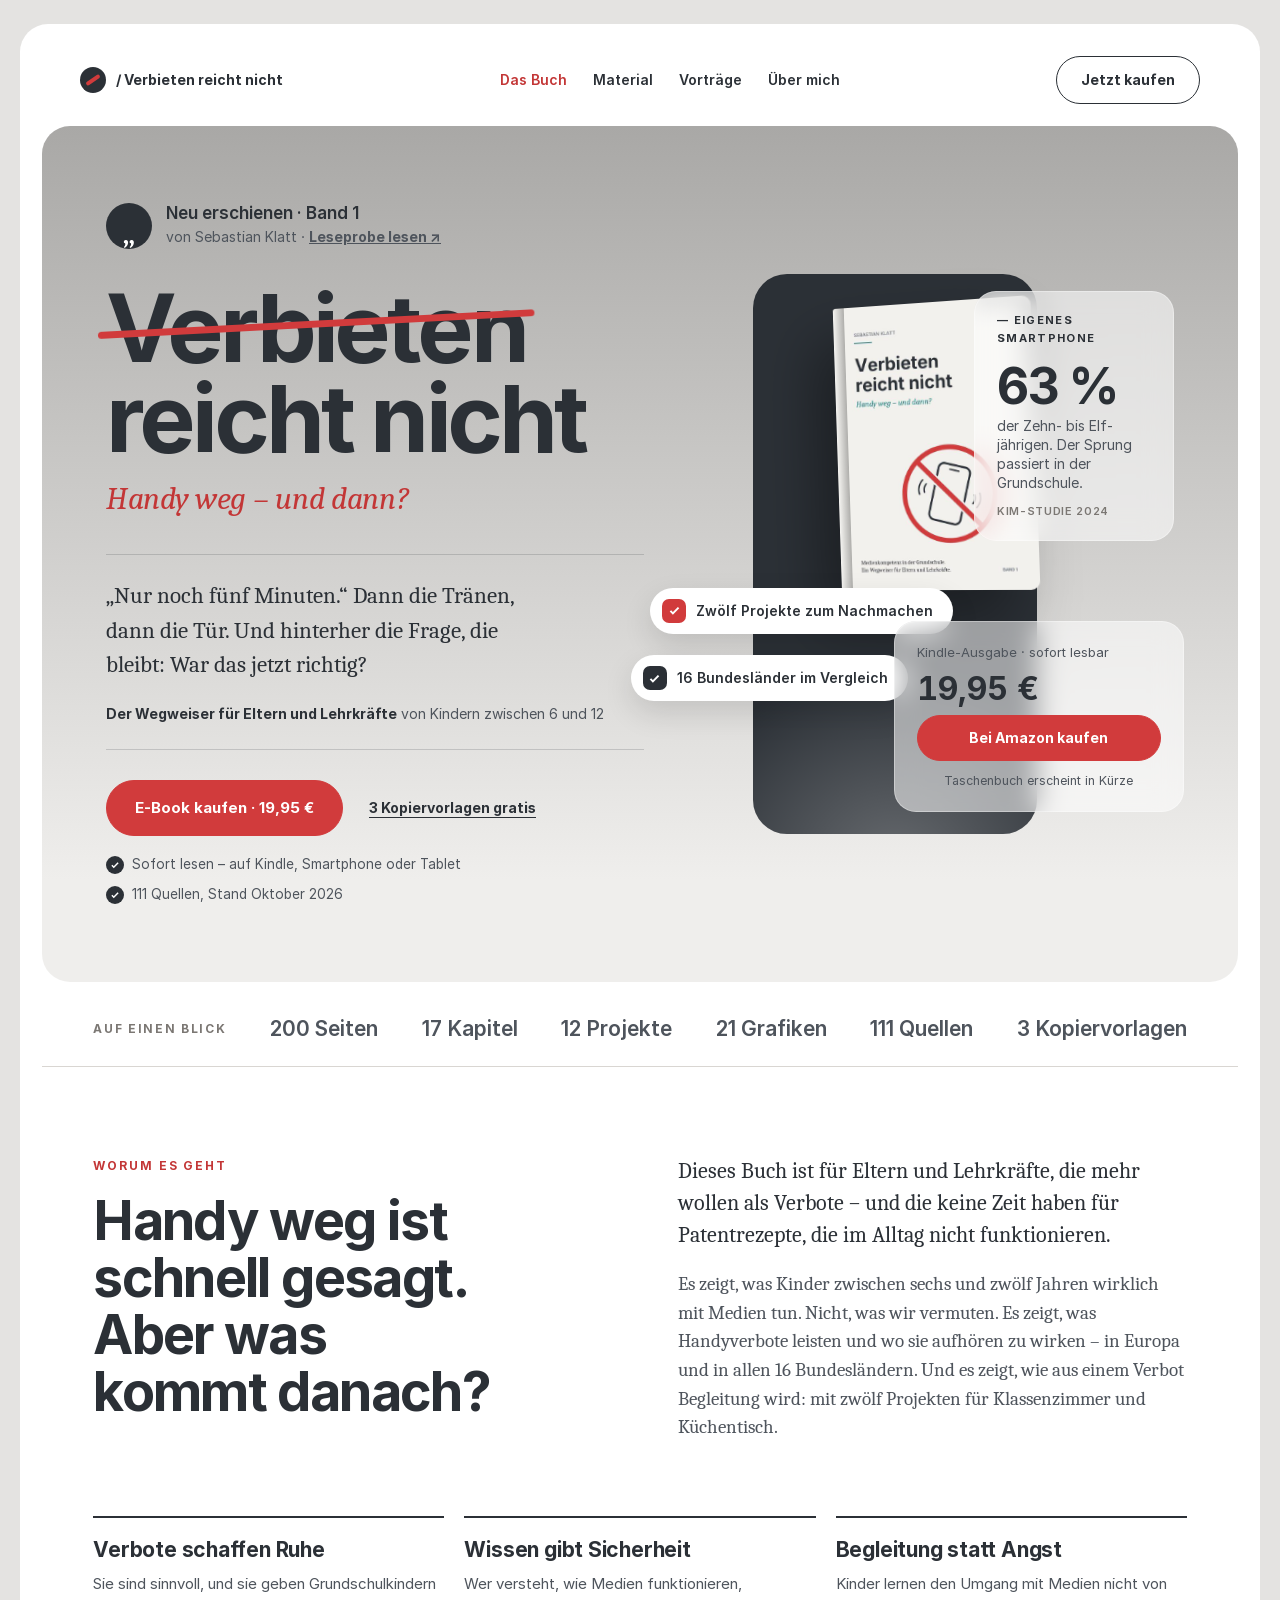
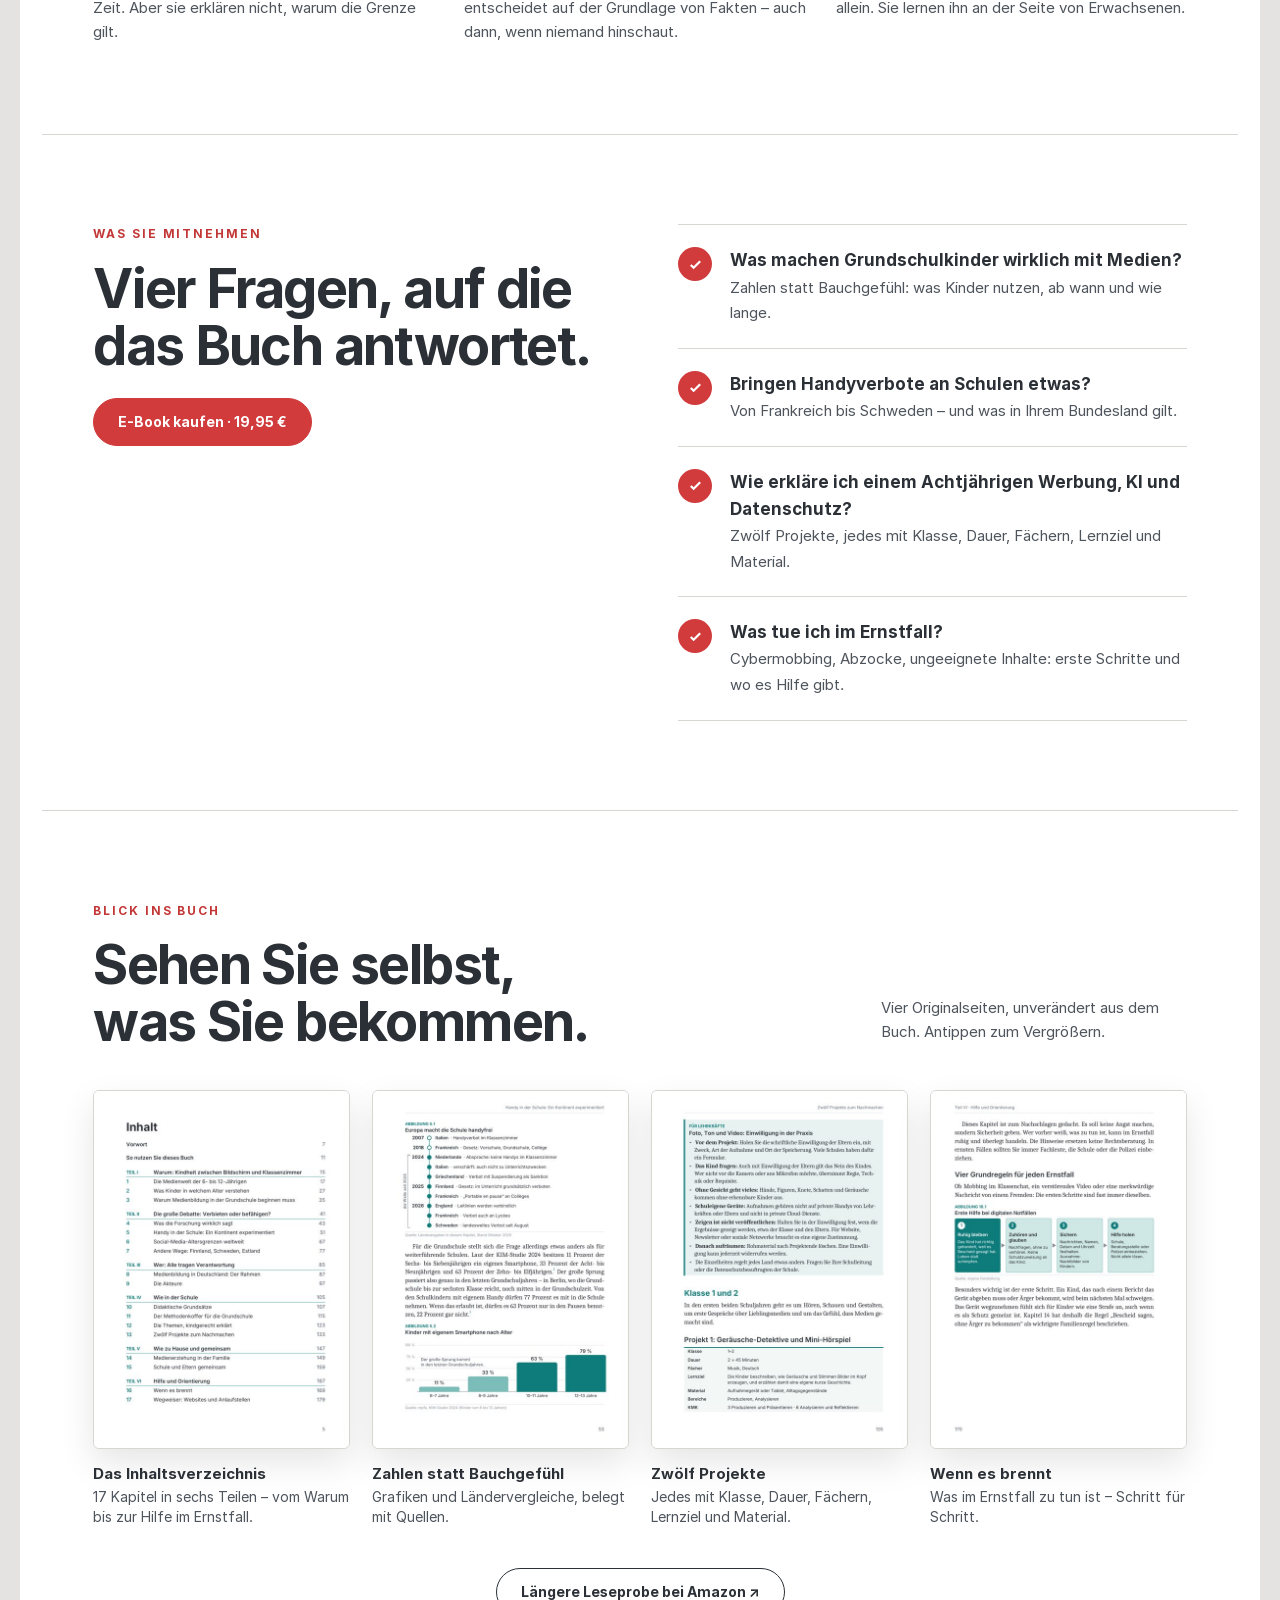
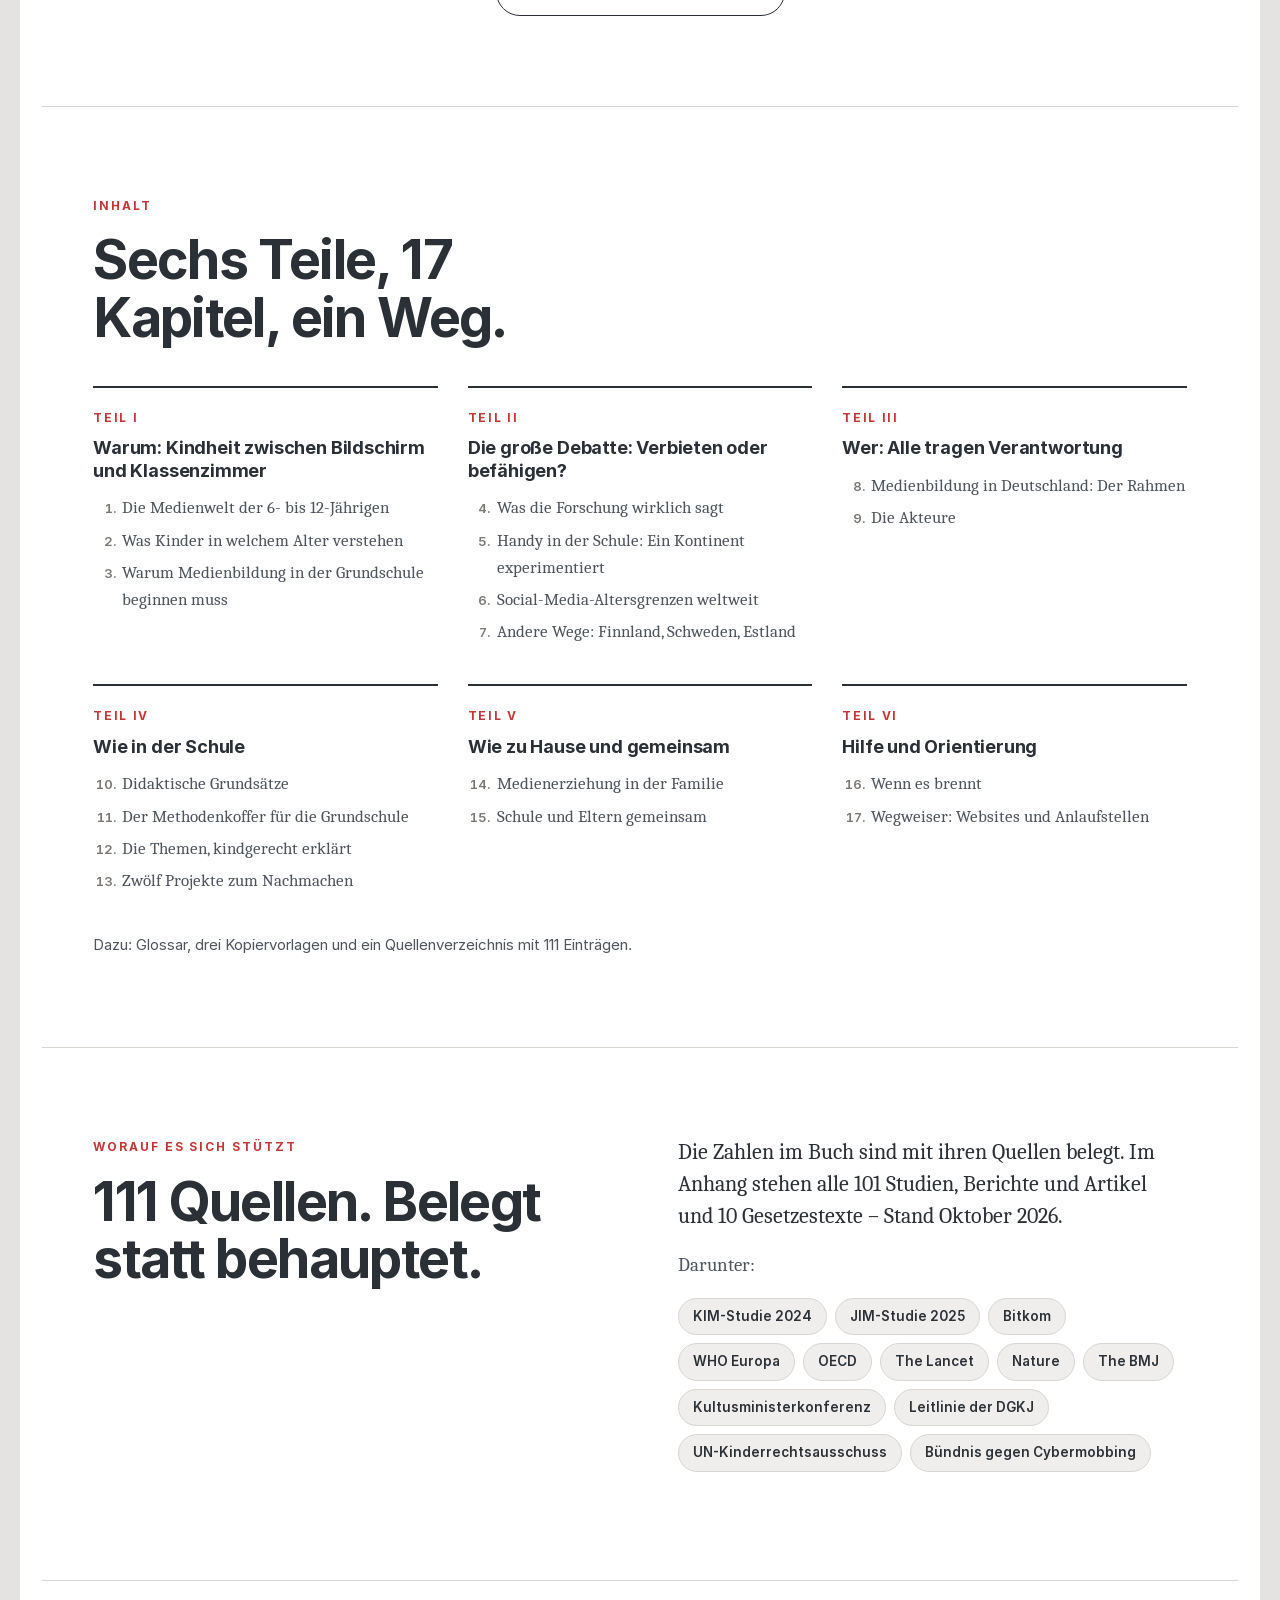
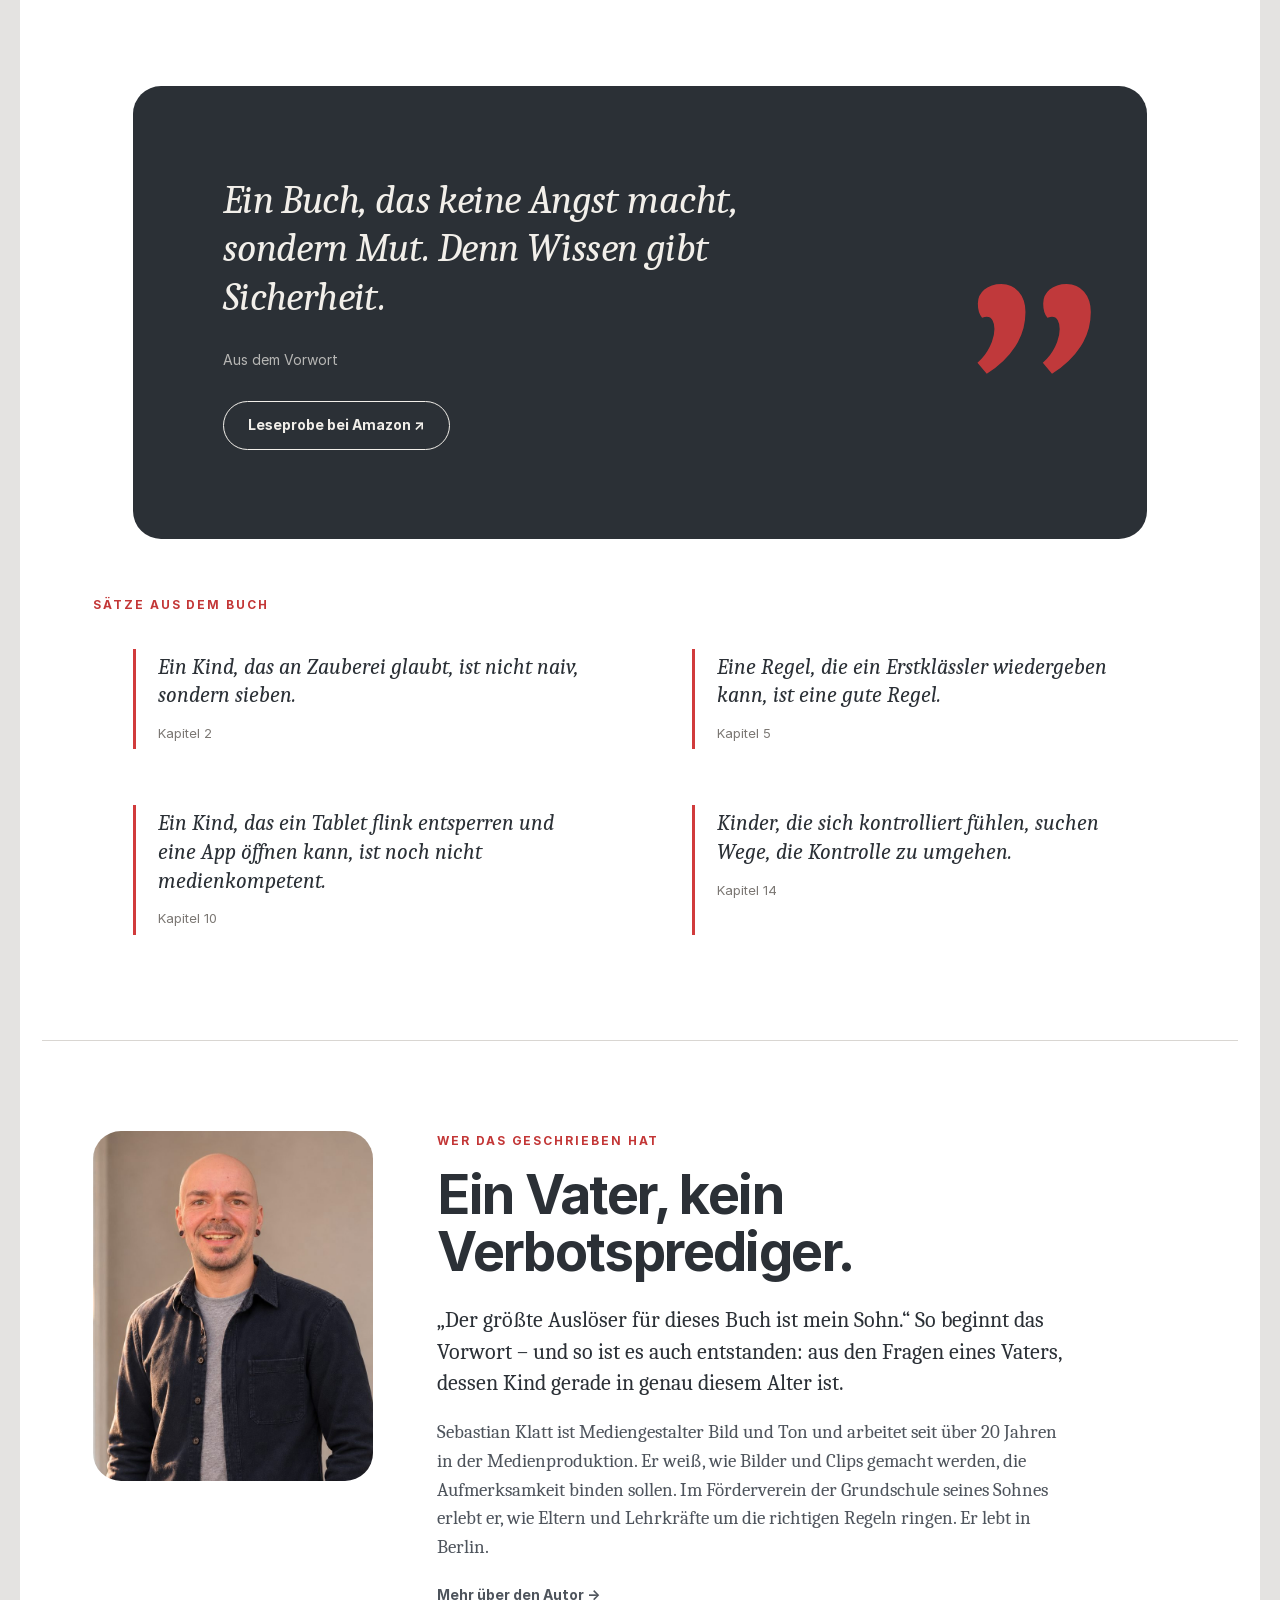
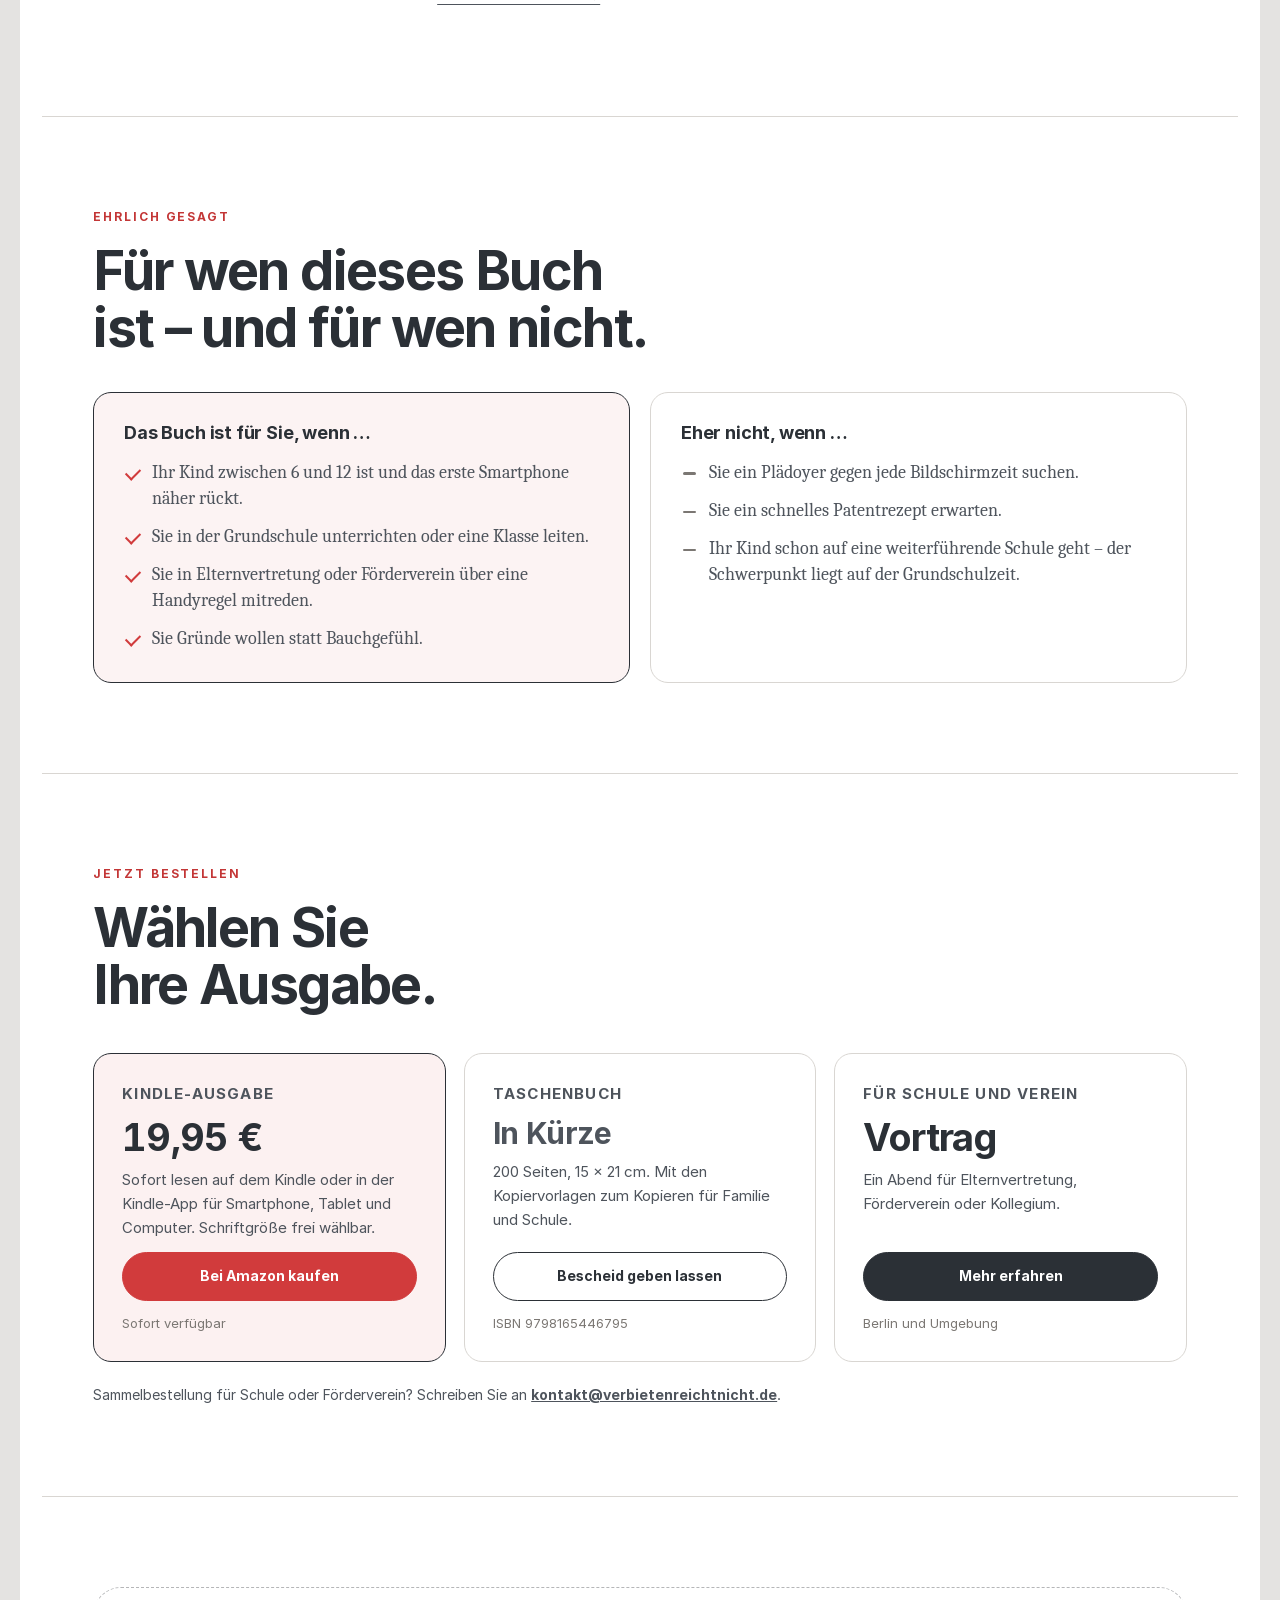
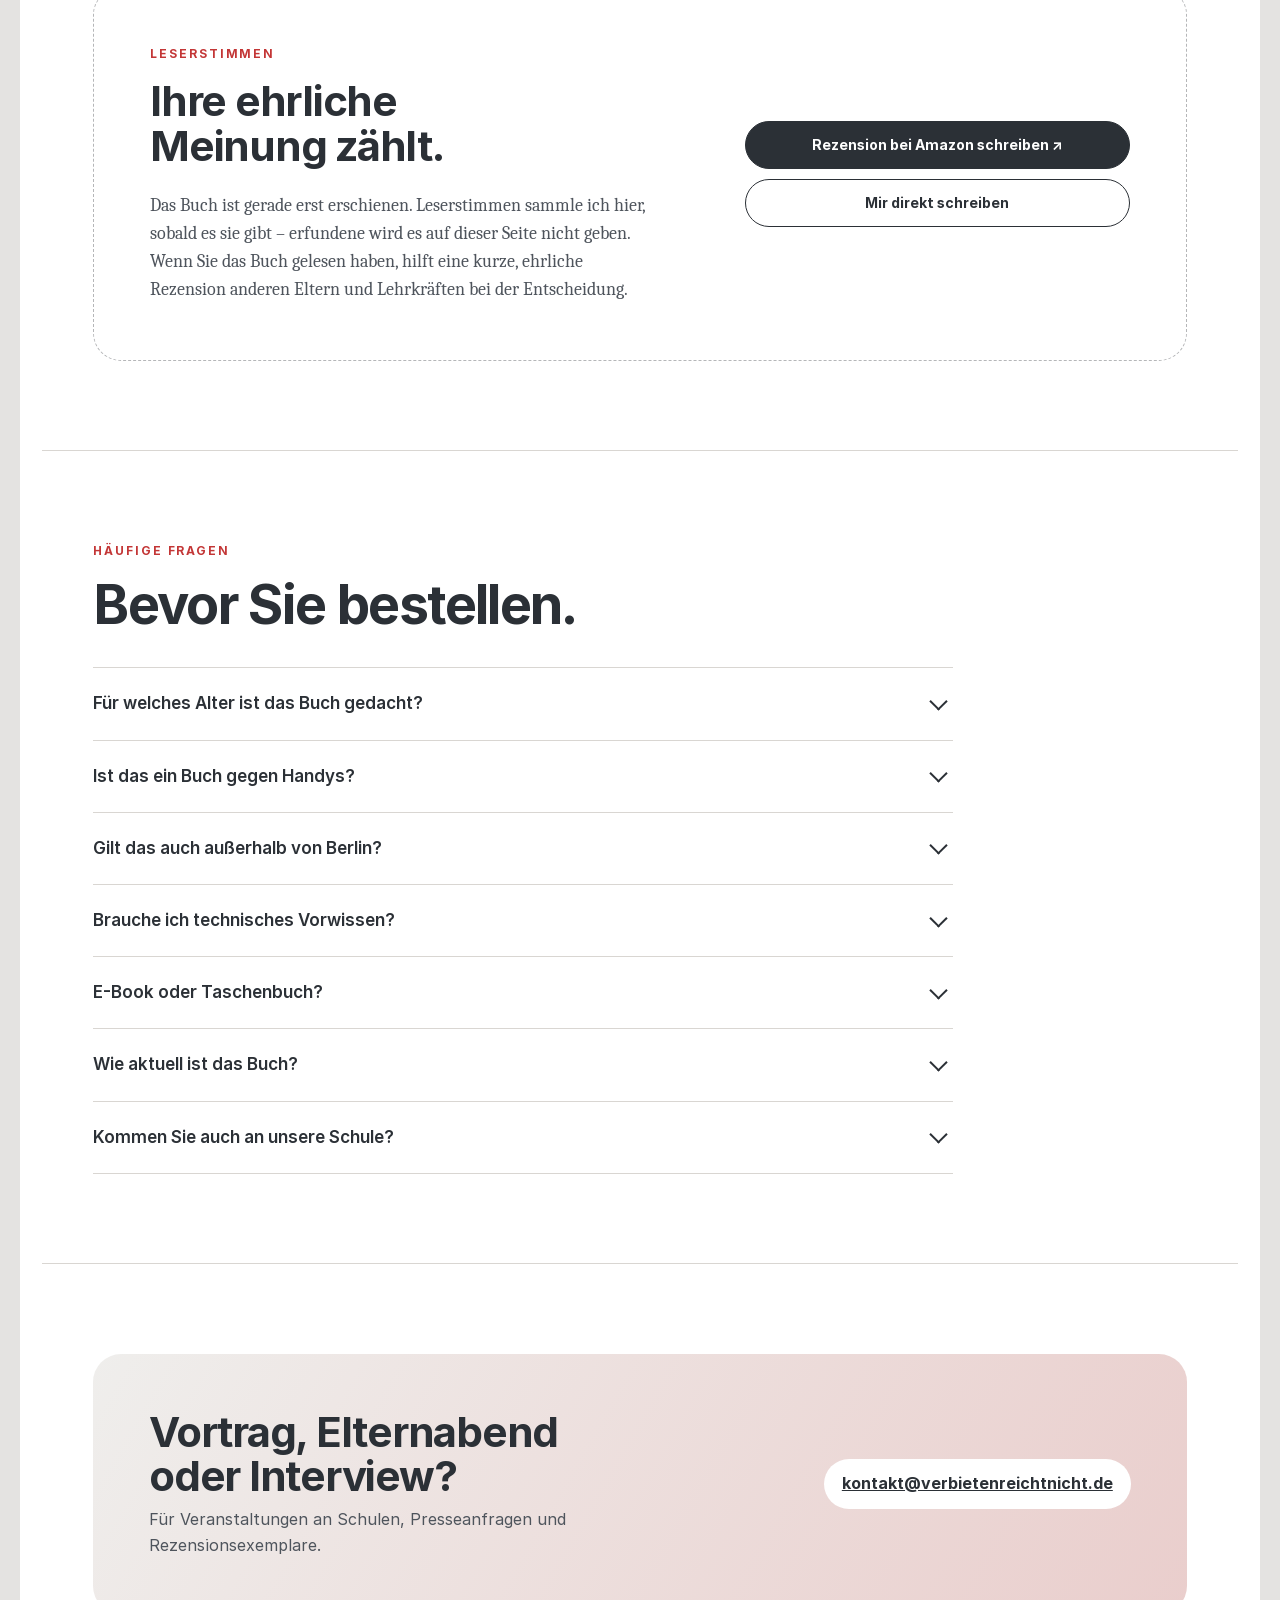
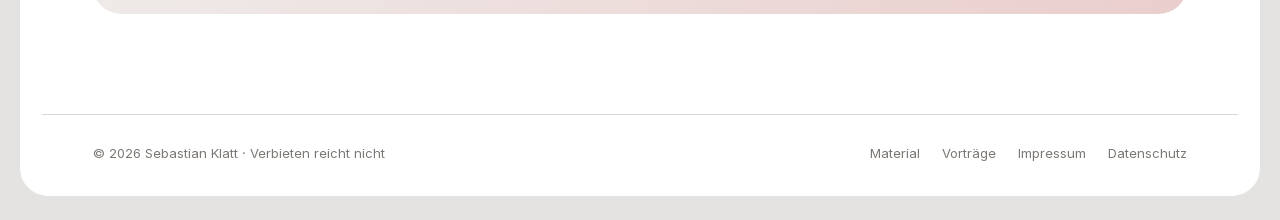
==== commit 1fc6cc6d: "Startseite auf Verkauf ausrichten, Schriften wie im Buch Schriften: Inter und Caladea, genau die Sch" ====
--- a/site/index.html
+++ b/site/index.html
@@ -3,23 +3,24 @@
 <head>
 <meta charset="utf-8">
 <meta name="viewport" content="width=device-width,initial-scale=1,viewport-fit=cover">
-<title>Verbieten reicht nicht – Handy weg, und dann? | Sebastian Klatt</title>
-<meta name="description" content="Medienkompetenz in der Grundschule: Was Kinder wirklich mit Medien tun, was Handyverbote leisten und zwölf Projekte für Klassenzimmer und Küchentisch. Ein Wegweiser für Eltern und Lehrkräfte.">
+<title>Verbieten reicht nicht – Handy weg, und dann? | Buch von Sebastian Klatt</title>
+<meta name="description" content="Der Wegweiser für Eltern und Lehrkräfte von Grundschulkindern: was Kinder wirklich mit Medien tun, was Handyverbote leisten und zwölf Projekte für Schule und Zuhause. Jetzt als E-Book.">
 <link rel="canonical" href="https://verbietenreichtnicht.de/">
 <meta property="og:type" content="website">
 <meta property="og:site_name" content="Verbieten reicht nicht">
 <meta property="og:locale" content="de_DE">
-<meta property="og:title" content="Verbieten reicht nicht – Handy weg, und dann? | Sebastian Klatt">
-<meta property="og:description" content="Medienkompetenz in der Grundschule: Was Kinder wirklich mit Medien tun, was Handyverbote leisten und zwölf Projekte für Klassenzimmer und Küchentisch. Ein Wegweiser für Eltern und Lehrkräfte.">
+<meta property="og:title" content="Verbieten reicht nicht – Handy weg, und dann? | Buch von Sebastian Klatt">
+<meta property="og:description" content="Der Wegweiser für Eltern und Lehrkräfte von Grundschulkindern: was Kinder wirklich mit Medien tun, was Handyverbote leisten und zwölf Projekte für Schule und Zuhause. Jetzt als E-Book.">
 <meta property="og:url" content="https://verbietenreichtnicht.de/">
 <meta property="og:image" content="https://verbietenreichtnicht.de/assets/img/vorschau.jpg">
 <meta property="og:image:width" content="1200">
 <meta property="og:image:height" content="630">
 <meta name="twitter:card" content="summary_large_image">
 <link rel="stylesheet" href="assets/css/site.css">
-<link rel="preload" href="assets/fonts/manrope-latin-800-normal.woff2" as="font" type="font/woff2" crossorigin>
-<link rel="preload" href="assets/fonts/fraunces-latin-400-italic.woff2" as="font" type="font/woff2" crossorigin>
-<link rel="preload" href="assets/fonts/manrope-latin-400-normal.woff2" as="font" type="font/woff2" crossorigin>
+<link rel="preload" href="assets/fonts/inter-700.woff2" as="font" type="font/woff2" crossorigin>
+<link rel="preload" href="assets/fonts/inter-400.woff2" as="font" type="font/woff2" crossorigin>
+<link rel="preload" href="assets/fonts/caladea-400-italic.woff2" as="font" type="font/woff2" crossorigin>
+<script type="application/ld+json">{"@context": "https://schema.org", "@type": "Book", "name": "Verbieten reicht nicht – Handy weg, und dann?", "alternativeHeadline": "Medienkompetenz in der Grundschule. Ein Wegweiser für Eltern und Lehrkräfte. Band 1", "author": {"@type": "Person", "name": "Sebastian Klatt", "url": "https://verbietenreichtnicht.de/ueber-mich/"}, "inLanguage": "de", "numberOfPages": 200, "image": "https://verbietenreichtnicht.de/assets/img/cover.jpg", "url": "https://verbietenreichtnicht.de/", "workExample": [{"@type": "Book", "bookFormat": "https://schema.org/EBook", "url": "https://www.amazon.de/dp/B0HSCFY8J3", "offers": {"@type": "Offer", "price": "19.95", "priceCurrency": "EUR", "availability": "https://schema.org/InStock", "url": "https://www.amazon.de/dp/B0HSCFY8J3"}}, {"@type": "Book", "bookFormat": "https://schema.org/Paperback", "isbn": "9798165446795", "numberOfPages": 200}]}</script>
 </head>
 <body>
 <a class="skip" href="#inhalt">Zum Inhalt springen</a>
@@ -37,8 +38,8 @@
     <div>
       <div class="badge">
         <div class="q" aria-hidden="true">&bdquo;</div>
-        <div><b>Band 1 von Sebastian Klatt</b>
-          <span>Erschienen am <span class="ph">[TT.MM.2026]</span> · <a href="#leseprobe">Leseprobe lesen</a></span></div>
+        <div><b>Neu erschienen · Band 1</b>
+          <span>von Sebastian Klatt · <a href="https://www.amazon.de/dp/B0HSCFY8J3">Leseprobe lesen ↗</a></span></div>
       </div>
       <h1><span class="strike">Verbieten</span><br>reicht nicht</h1>
       <p class="subtitle">Handy weg – und dann?</p>
@@ -46,15 +47,17 @@
         <p>„Nur noch fünf Minuten.“ Dann die Tränen, dann die Tür. Und hinterher die Frage,
         die bleibt: War das jetzt richtig?</p>
         <div class="meta">
-          <span><b>200 Seiten</b> · Taschenbuch &amp; Kindle</span>
-          <span aria-hidden="true">/</span>
-          <span>Medienkompetenz in der Grundschule</span>
+          <span><b>Der Wegweiser für Eltern und Lehrkräfte</b> von Kindern zwischen 6 und 12</span>
         </div>
       </div>
       <div class="hero-ctas">
-        <a class="btn btn-dark" href="#kaufen">Buch bestellen <small>— bei Amazon</small></a>
-        <a class="textlink" href="/material/">Kopiervorlagen gratis ↗</a>
-      </div>
+        <a class="btn btn-accent btn-lg" href="https://www.amazon.de/dp/B0HSCFY8J3">E-Book kaufen · 19,95 €</a>
+        <a class="textlink" href="/material/">3 Kopiervorlagen gratis</a>
+      </div>
+      <ul class="assure">
+        <li><i><svg viewBox="0 0 16 16" fill="none" stroke="currentColor" stroke-width="2.4" aria-hidden="true"><path d="M3 8.5l3 3 7-7"/></svg></i>Sofort lesen – auf Kindle, Smartphone oder Tablet</li>
+        <li><i><svg viewBox="0 0 16 16" fill="none" stroke="currentColor" stroke-width="2.4" aria-hidden="true"><path d="M3 8.5l3 3 7-7"/></svg></i>111 Quellen, Stand Oktober 2026</li>
+      </ul>
     </div>
     <div class="stage" aria-label="Buchcover und Eckdaten">
       <div class="block" aria-hidden="true"></div>
@@ -66,11 +69,13 @@
         <div class="k">— Eigenes Smartphone</div>
         <div class="v">63&thinsp;%</div>
         <div class="d">der Zehn- bis Elf&shy;jährigen. Der Sprung passiert in der Grundschule.</div>
+        <div class="src">KIM-Studie 2024</div>
       </div>
       <div class="glass price">
-        <div class="fmt">Taschenbuch · sofort lieferbar</div>
-        <div class="p"><span class="ph">[0,00 €]</span></div>
-        <a class="btn btn-accent" href="#kaufen">Bei Amazon bestellen</a>
+        <div class="fmt">Kindle-Ausgabe · sofort lesbar</div>
+        <div class="p">19,95 €</div>
+        <a class="btn btn-accent" href="https://www.amazon.de/dp/B0HSCFY8J3">Bei Amazon kaufen</a>
+        <div class="soon">Taschenbuch erscheint in Kürze</div>
       </div>
     </div>
   </header>
@@ -81,6 +86,7 @@
     <span class="f">17 Kapitel</span>
     <span class="f">12 Projekte</span>
     <span class="f">21 Grafiken</span>
+    <span class="f">111 Quellen</span>
     <span class="f">3 Kopiervorlagen</span>
   </div>
 
@@ -93,13 +99,10 @@
       <div class="prose">
         <p class="big">Dieses Buch ist für Eltern und Lehrkräfte, die mehr wollen als Verbote –
         und die keine Zeit haben für Patentrezepte, die im Alltag nicht funktionieren.</p>
-        <p>Es zeigt, was Kinder zwischen sechs und zehn Jahren wirklich mit Medien tun. Nicht,
+        <p>Es zeigt, was Kinder zwischen sechs und zwölf Jahren wirklich mit Medien tun. Nicht,
         was wir vermuten. Es zeigt, was Handyverbote leisten und wo sie aufhören zu wirken –
         in Europa und in allen 16 Bundesländern. Und es zeigt, wie aus einem Verbot Begleitung
-        wird: mit zwölf erprobten Projekten für Klassenzimmer und Küchentisch.</p>
-        <p>Geschrieben hat es ein Vater, dessen Sohn gerade in genau diesem Alter ist, mit dem
-        Blick eines Mediengestalters und dem Berliner Schulalltag als Prüfstein. Berlin ist dabei
-        Beispiel, nicht Maßstab: Die Methoden und Projekte sind an kein Bundesland gebunden.</p>
+        wird: mit zwölf Projekten für Klassenzimmer und Küchentisch.</p>
       </div>
     </div>
     <div class="theses">
@@ -117,7 +120,7 @@
       <div>
         <p class="eyebrow">Was Sie mitnehmen</p>
         <h2>Vier Fragen, auf die das Buch antwortet.</h2>
-        <a class="btn btn-dark" href="#kaufen">Buch bestellen</a>
+        <a class="btn btn-accent" href="https://www.amazon.de/dp/B0HSCFY8J3">E-Book kaufen · 19,95 €</a>
       </div>
       <ul class="learn">
         <li><span class="x"><svg viewBox="0 0 16 16" fill="none" stroke="currentColor" stroke-width="2.4" aria-hidden="true"><path d="M3 8.5l3 3 7-7"/></svg></span><div><b>Was machen Grundschulkinder wirklich mit Medien?</b>
@@ -125,10 +128,78 @@
         <li><span class="x"><svg viewBox="0 0 16 16" fill="none" stroke="currentColor" stroke-width="2.4" aria-hidden="true"><path d="M3 8.5l3 3 7-7"/></svg></span><div><b>Bringen Handyverbote an Schulen etwas?</b>
         <span>Von Frankreich bis Schweden – und was in Ihrem Bundesland gilt.</span></div></li>
         <li><span class="x"><svg viewBox="0 0 16 16" fill="none" stroke="currentColor" stroke-width="2.4" aria-hidden="true"><path d="M3 8.5l3 3 7-7"/></svg></span><div><b>Wie erkläre ich einem Achtjährigen Werbung, KI und Datenschutz?</b>
-        <span>Zwölf Projekte mit Zeitplan, Material und Lernzielen.</span></div></li>
+        <span>Zwölf Projekte, jedes mit Klasse, Dauer, Fächern, Lernziel und Material.</span></div></li>
         <li><span class="x"><svg viewBox="0 0 16 16" fill="none" stroke="currentColor" stroke-width="2.4" aria-hidden="true"><path d="M3 8.5l3 3 7-7"/></svg></span><div><b>Was tue ich im Ernstfall?</b>
         <span>Cybermobbing, Abzocke, ungeeignete Inhalte: erste Schritte und wo es Hilfe gibt.</span></div></li>
       </ul>
+    </div>
+  </section>
+
+  <section class="s" id="blick">
+    <div class="sec-head">
+      <div>
+        <p class="eyebrow">Blick ins Buch</p>
+        <h2>Sehen Sie selbst, was Sie bekommen.</h2>
+      </div>
+      <p>Vier Originalseiten, unverändert aus dem Buch. Antippen zum Vergrößern.</p>
+    </div>
+    <div class="pages">
+      <a class="pg" href="assets/img/buch/seite-5.jpg"><img src="assets/img/buch/seite-5-klein.jpg"
+        width="520" height="728" loading="lazy" alt="Buchseite 5: Inhaltsverzeichnis">
+        <span><b>Das Inhaltsverzeichnis</b>17 Kapitel in sechs Teilen – vom Warum bis zur Hilfe im Ernstfall.</span></a>
+      <a class="pg" href="assets/img/buch/seite-53.jpg"><img src="assets/img/buch/seite-53-klein.jpg"
+        width="520" height="728" loading="lazy" alt="Buchseite 53: Zeitstrahl der Handyregeln in Europa und Grafik zum Smartphonebesitz nach Alter">
+        <span><b>Zahlen statt Bauchgefühl</b>Grafiken und Ländervergleiche, belegt mit Quellen.</span></a>
+      <a class="pg" href="assets/img/buch/seite-135.jpg"><img src="assets/img/buch/seite-135-klein.jpg"
+        width="520" height="728" loading="lazy" alt="Buchseite 135: Beginn der zwölf Projekte zum Nachmachen">
+        <span><b>Zwölf Projekte</b>Jedes mit Klasse, Dauer, Fächern, Lernziel und Material.</span></a>
+      <a class="pg" href="assets/img/buch/seite-170.jpg"><img src="assets/img/buch/seite-170-klein.jpg"
+        width="520" height="728" loading="lazy" alt="Buchseite 170: Grundregeln für den Ernstfall">
+        <span><b>Wenn es brennt</b>Was im Ernstfall zu tun ist – Schritt für Schritt.</span></a>
+    </div>
+    <p class="center"><a class="btn btn-ghost" href="https://www.amazon.de/dp/B0HSCFY8J3">Längere Leseprobe bei Amazon ↗</a></p>
+  </section>
+
+  <section class="s" id="kapitel">
+    <p class="eyebrow">Inhalt</p>
+    <h2>Sechs Teile, 17 Kapitel, ein Weg.</h2>
+    <div class="toc">
+      <div class="part"><span class="no">Teil I</span><h3>Warum: Kindheit zwischen Bildschirm und Klassenzimmer</h3>
+        <ol start="1"><li>Die Medienwelt der 6- bis 12-Jährigen</li><li>Was Kinder in welchem Alter verstehen</li>
+        <li>Warum Medienbildung in der Grundschule beginnen muss</li></ol></div>
+      <div class="part"><span class="no">Teil II</span><h3>Die große Debatte: Verbieten oder befähigen?</h3>
+        <ol start="4"><li>Was die Forschung wirklich sagt</li><li>Handy in der Schule: Ein Kontinent experimentiert</li>
+        <li>Social-Media-Altersgrenzen weltweit</li><li>Andere Wege: Finnland, Schweden, Estland</li></ol></div>
+      <div class="part"><span class="no">Teil III</span><h3>Wer: Alle tragen Verantwortung</h3>
+        <ol start="8"><li>Medienbildung in Deutschland: Der Rahmen</li><li>Die Akteure</li></ol></div>
+      <div class="part"><span class="no">Teil IV</span><h3>Wie in der Schule</h3>
+        <ol start="10"><li>Didaktische Grundsätze</li><li>Der Methodenkoffer für die Grundschule</li>
+        <li>Die Themen, kindgerecht erklärt</li><li>Zwölf Projekte zum Nachmachen</li></ol></div>
+      <div class="part"><span class="no">Teil V</span><h3>Wie zu Hause und gemeinsam</h3>
+        <ol start="14"><li>Medienerziehung in der Familie</li><li>Schule und Eltern gemeinsam</li></ol></div>
+      <div class="part"><span class="no">Teil VI</span><h3>Hilfe und Orientierung</h3>
+        <ol start="16"><li>Wenn es brennt</li><li>Wegweiser: Websites und Anlaufstellen</li></ol></div>
+    </div>
+    <p class="toc-note">Dazu: Glossar, drei Kopiervorlagen und ein Quellenverzeichnis mit 111 Einträgen.</p>
+  </section>
+
+  <section class="s" id="quellen">
+    <div class="split">
+      <div>
+        <p class="eyebrow">Worauf es sich stützt</p>
+        <h2>111 Quellen. Belegt statt behauptet.</h2>
+      </div>
+      <div class="prose">
+        <p class="big">Die Zahlen im Buch sind mit ihren Quellen belegt. Im Anhang stehen alle
+        101 Studien, Berichte und Artikel und 10 Gesetzestexte – Stand Oktober 2026.</p>
+        <p>Darunter:</p>
+        <ul class="srcs">
+          <li>KIM-Studie 2024</li><li>JIM-Studie 2025</li><li>Bitkom</li>
+          <li>WHO Europa</li><li>OECD</li><li>The Lancet</li><li>Nature</li><li>The BMJ</li>
+          <li>Kultusministerkonferenz</li><li>Leitlinie der DGKJ</li>
+          <li>UN-Kinderrechtsausschuss</li><li>Bündnis gegen Cybermobbing</li>
+        </ul>
+      </div>
     </div>
   </section>
 
@@ -140,6 +211,7 @@
         <a class="btn btn-ghost" href="https://www.amazon.de/dp/B0HSCFY8J3">Leseprobe bei Amazon ↗</a>
       </div>
     </figure>
+    <p class="eyebrow quotes-label">Sätze aus dem Buch</p>
     <div class="quotes">
       <blockquote class="quote"><p>Ein Kind, das an Zauberei glaubt, ist nicht naiv, sondern sieben.</p><cite>Kapitel 2</cite></blockquote>
       <blockquote class="quote"><p>Eine Regel, die ein Erstklässler wiedergeben kann, ist eine gute Regel.</p><cite>Kapitel 5</cite></blockquote>
@@ -148,19 +220,46 @@
     </div>
   </section>
 
-  <section class="s" id="material-teaser">
-    <div class="split">
-      <div>
-        <p class="eyebrow">Für Familie und Schule</p>
-        <h2>Material, das Sie sofort benutzen dürfen.</h2>
-        <a class="btn btn-dark" href="/material/">Zu den Kopiervorlagen</a>
-      </div>
+  <section class="s" id="autor">
+    <div class="author">
+      <img class="portrait" src="assets/img/sebastian-klatt.jpg" width="720" height="900"
+        loading="lazy" alt="Sebastian Klatt, Autor von „Verbieten reicht nicht“">
       <div class="prose">
-        <p class="big">Drei Kopiervorlagen aus dem Buch gibt es hier kostenlos als PDF – auch
-        ohne das Buch.</p>
-        <p>Der Mediennutzungsvertrag für die Familie, Regeln für den Klassenchat und ein
-        Elternbrief, mit dem Schulen ihre Handyregel erklären. Kopieren für Familie, Schule und
-        Elternarbeit ist ausdrücklich erlaubt.</p>
+        <p class="eyebrow">Wer das geschrieben hat</p>
+        <h2>Ein Vater, kein Verbotsprediger.</h2>
+        <p class="big">„Der größte Auslöser für dieses Buch ist mein Sohn.“ So beginnt das Vorwort –
+        und so ist es auch entstanden: aus den Fragen eines Vaters, dessen Kind gerade in genau
+        diesem Alter ist.</p>
+        <p>Sebastian Klatt ist Mediengestalter Bild und Ton und arbeitet seit über 20 Jahren in der
+        Medienproduktion. Er weiß, wie Bilder und Clips gemacht werden, die Aufmerksamkeit binden
+        sollen. Im Förderverein der Grundschule seines Sohnes erlebt er, wie Eltern und Lehrkräfte
+        um die richtigen Regeln ringen. Er lebt in Berlin.</p>
+        <p><a class="textlink" href="/ueber-mich/">Mehr über den Autor →</a></p>
+      </div>
+    </div>
+  </section>
+
+  <section class="s" id="fuer-wen">
+    <p class="eyebrow">Ehrlich gesagt</p>
+    <h2>Für wen dieses Buch ist – und für wen nicht.</h2>
+    <div class="fit">
+      <div class="yes">
+        <h3>Das Buch ist für Sie, wenn …</h3>
+        <ul>
+          <li>Ihr Kind zwischen 6 und 12 ist und das erste Smartphone näher rückt.</li>
+          <li>Sie in der Grundschule unterrichten oder eine Klasse leiten.</li>
+          <li>Sie in Elternvertretung oder Förderverein über eine Handyregel mitreden.</li>
+          <li>Sie Gründe wollen statt Bauchgefühl.</li>
+        </ul>
+      </div>
+      <div class="no">
+        <h3>Eher nicht, wenn …</h3>
+        <ul>
+          <li>Sie ein Plädoyer gegen jede Bildschirmzeit suchen.</li>
+          <li>Sie ein schnelles Patentrezept erwarten.</li>
+          <li>Ihr Kind schon auf eine weiterführende Schule geht – der Schwerpunkt liegt auf der
+          Grundschulzeit.</li>
+        </ul>
       </div>
     </div>
   </section>
@@ -170,18 +269,19 @@
     <h2>Wählen Sie Ihre Ausgabe.</h2>
     <div class="cards">
       <div class="card main">
+        <p class="kicker">Kindle-Ausgabe</p>
+        <div class="p">19,95 €</div>
+        <p>Sofort lesen auf dem Kindle oder in der Kindle-App für Smartphone, Tablet und Computer.
+        Schriftgröße frei wählbar.</p>
+        <div class="acts"><a class="btn btn-accent" href="https://www.amazon.de/dp/B0HSCFY8J3">Bei Amazon kaufen</a></div>
+        <span class="note">Sofort verfügbar</span>
+      </div>
+      <div class="card">
         <p class="kicker">Taschenbuch</p>
-        <div class="p"><span class="ph">[0,00 €]</span></div>
-        <p>200 Seiten, 15 × 21 cm. Mit Kopiervorlagen zum Heraustrennen und Kopieren.</p>
-        <div class="acts"><a class="btn btn-accent" href="#">Bei Amazon bestellen</a></div>
+        <div class="p soon-p">In Kürze</div>
+        <p>200 Seiten, 15 × 21 cm. Mit den Kopiervorlagen zum Kopieren für Familie und Schule.</p>
+        <div class="acts"><a class="btn btn-ghost" href="mailto:kontakt@verbietenreichtnicht.de?subject=Bitte%20Bescheid%20geben%2C%20wenn%20das%20Taschenbuch%20erscheint">Bescheid geben lassen</a></div>
         <span class="note">ISBN 9798165446795</span>
-      </div>
-      <div class="card">
-        <p class="kicker">Kindle</p>
-        <div class="p">19,95 €</div>
-        <p>Für Kindle-Geräte und die Kindle-App. Schriftgröße frei wählbar.</p>
-        <div class="acts"><a class="btn btn-dark" href="https://www.amazon.de/dp/B0HSCFY8J3">E-Book kaufen</a></div>
-        <span class="note">Sofort verfügbar</span>
       </div>
       <div class="card">
         <p class="kicker">Für Schule und Verein</p>
@@ -191,6 +291,52 @@
         <span class="note">Berlin und Umgebung</span>
       </div>
     </div>
+    <p class="cards-note">Sammelbestellung für Schule oder Förderverein? Schreiben Sie an <a href="mailto:kontakt@verbietenreichtnicht.de">kontakt@verbietenreichtnicht.de</a>.</p>
+  </section>
+
+  <section class="s" id="stimmen">
+    <div class="voices">
+      <div>
+        <p class="eyebrow">Leserstimmen</p>
+        <h2>Ihre ehrliche Meinung zählt.</h2>
+        <p>Das Buch ist gerade erst erschienen. Leserstimmen sammle ich hier, sobald es sie gibt –
+        erfundene wird es auf dieser Seite nicht geben. Wenn Sie das Buch gelesen haben, hilft eine
+        kurze, ehrliche Rezension anderen Eltern und Lehrkräften bei der Entscheidung.</p>
+      </div>
+      <div class="acts">
+        <a class="btn btn-dark" href="https://www.amazon.de/dp/B0HSCFY8J3#customerReviews">Rezension bei Amazon schreiben ↗</a>
+        <a class="btn btn-ghost" href="mailto:kontakt@verbietenreichtnicht.de?subject=R%C3%BCckmeldung%20zum%20Buch">Mir direkt schreiben</a>
+      </div>
+    </div>
+  </section>
+
+  <section class="s" id="fragen">
+    <p class="eyebrow">Häufige Fragen</p>
+    <h2>Bevor Sie bestellen.</h2>
+    <div class="faq">
+      <details><summary>Für welches Alter ist das Buch gedacht?</summary>
+        <p>Für Kinder im Grundschulalter, also etwa zwischen 6 und 12 Jahren. In Berlin dauert die
+        Grundschule sechs Jahre, deshalb reicht der Blick bis zur sechsten Klasse.</p></details>
+      <details><summary>Ist das ein Buch gegen Handys?</summary>
+        <p>Nein. Verbote können sinnvoll sein und Grundschulkindern Zeit geben. Das Buch zeigt, was
+        sie leisten, wo sie aufhören zu wirken – und wie aus einem Verbot Begleitung wird.</p></details>
+      <details><summary>Gilt das auch außerhalb von Berlin?</summary>
+        <p>Ja. Das Buch vergleicht alle 16 Bundesländer. Berlin ist Beispiel, nicht Maßstab: Die
+        Methoden und Projekte sind an kein Bundesland gebunden.</p></details>
+      <details><summary>Brauche ich technisches Vorwissen?</summary>
+        <p>Nein. Kapitel 12 erklärt Werbung, Datenschutz und künstliche Intelligenz so, dass Sie es
+        einem Grundschulkind weitergeben können.</p></details>
+      <details><summary>E-Book oder Taschenbuch?</summary>
+        <p>Das E-Book gibt es jetzt sofort bei Amazon. Das Taschenbuch erscheint in Kürze und lohnt
+        sich, wenn Sie die Kopiervorlagen aus dem Anhang kopieren möchten. Die drei Vorlagen gibt es
+        schon jetzt <a href="/material/">kostenlos als PDF</a>.</p></details>
+      <details><summary>Wie aktuell ist das Buch?</summary>
+        <p>Stand der Recherche ist Oktober 2026. Das Quellenverzeichnis nennt 111 Studien, Berichte
+        und Gesetzestexte, darunter KIM- und JIM-Studie, WHO und Kultusministerkonferenz.</p></details>
+      <details><summary>Kommen Sie auch an unsere Schule?</summary>
+        <p>Ja, für Elternabende, Fördervereine und Kollegien in Berlin und Umgebung.
+        <a href="/vortraege/">Mehr zu den Vorträgen</a>.</p></details>
+    </div>
   </section>
 
   <section class="s" id="kontakt">
@@ -204,6 +350,22 @@
       </div>
     </div>
   </section>
+
+  <div class="buybar" id="buybar">
+    <span><b>E-Book</b> 19,95 €</span>
+    <a class="btn btn-accent" href="https://www.amazon.de/dp/B0HSCFY8J3">Bei Amazon kaufen</a>
+  </div>
+  <script>
+  (function () {
+    var bar = document.getElementById("buybar"), hero = document.querySelector(".hero-ctas"),
+        buy = document.getElementById("kaufen");
+    if (!bar || !hero || !buy || !("IntersectionObserver" in window)) return;
+    var heroIn = true, buyIn = false;
+    function sync() { bar.classList.toggle("on", !heroIn && !buyIn); }
+    new IntersectionObserver(function (e) { heroIn = e[0].isIntersecting; sync(); }).observe(hero);
+    new IntersectionObserver(function (e) { buyIn = e[0].isIntersecting; sync(); }).observe(buy);
+  })();
+  </script>
 
 </main>
   <footer class="main">
--- a/site/assets/css/site.css
+++ b/site/assets/css/site.css
@@ -1,19 +1,22 @@
 /* Verbieten reicht nicht — Website
-   Schriften lokal eingebunden (kein Google-CDN, DSGVO) */
-
-@font-face{font-family:Fraunces;src:url(../fonts/fraunces-latin-400-normal.woff2) format("woff2");font-weight:400;font-display:swap;font-style:normal}
-@font-face{font-family:Fraunces;src:url(../fonts/fraunces-latin-600-normal.woff2) format("woff2");font-weight:600;font-display:swap;font-style:normal}
-@font-face{font-family:Fraunces;src:url(../fonts/fraunces-latin-400-italic.woff2) format("woff2");font-weight:400;font-display:swap;font-style:italic}
-@font-face{font-family:Manrope;src:url(../fonts/manrope-latin-800-normal.woff2) format("woff2");font-weight:800;font-display:swap;font-style:normal}
-@font-face{font-family:Manrope;src:url(../fonts/manrope-latin-400-normal.woff2) format("woff2");font-weight:400;font-display:swap;font-style:normal}
-@font-face{font-family:Manrope;src:url(../fonts/manrope-latin-700-normal.woff2) format("woff2");font-weight:600 700;font-display:swap;font-style:normal}
+   Schriften wie im Buch: Inter (Ueberschriften, Bedienung) und Caladea (Lesetext).
+   Lokal eingebunden (kein Google-CDN, DSGVO), beide SIL Open Font License. */
+
+@font-face{font-family:Inter;src:url(../fonts/inter-400.woff2) format("woff2");font-weight:400;font-style:normal;font-display:swap}
+@font-face{font-family:Inter;src:url(../fonts/inter-500.woff2) format("woff2");font-weight:500;font-style:normal;font-display:swap}
+@font-face{font-family:Inter;src:url(../fonts/inter-600.woff2) format("woff2");font-weight:600;font-style:normal;font-display:swap}
+@font-face{font-family:Inter;src:url(../fonts/inter-700.woff2) format("woff2");font-weight:700;font-style:normal;font-display:swap}
+@font-face{font-family:Caladea;src:url(../fonts/caladea-400.woff2) format("woff2");font-weight:400;font-style:normal;font-display:swap}
+@font-face{font-family:Caladea;src:url(../fonts/caladea-400-italic.woff2) format("woff2");font-weight:400;font-style:italic;font-display:swap}
+
 
 :root{
   --canvas:#e4e3e1; --sheet:#fff; --hero-top:#a9a8a6; --hero-bot:#efeeec;
   --ink:#2B3036; --ink-soft:#4e545c; --muted:#7b7773; --line:#d9d6d2;
   --accent:#D13B3C; --accent-text:#C33636; --accent-ink:#fff; --chip:#fff; --glass:rgba(255,255,255,.55);
-  --display:Fraunces,Georgia,"Times New Roman",serif;
-  --body:Manrope,"Helvetica Neue",Arial,sans-serif;
+  --sans:Inter,"Helvetica Neue",Arial,sans-serif;
+  --serif:Caladea,Cambria,Georgia,serif;
+  --display:var(--sans); --body:var(--sans);
   --r-lg:28px; --r-md:18px;
   color-scheme:light;
 }
@@ -54,24 +57,24 @@
   padding:clamp(28px,6vw,80px) clamp(20px,5vw,72px);display:grid;grid-template-columns:1.1fr 1fr;gap:40px;align-items:center}
 .hero>*{min-width:0}
 .badge{display:flex;align-items:center;gap:14px}
-.badge .q{width:46px;height:46px;border-radius:50%;background:var(--ink);color:var(--sheet);display:grid;place-items:center;font-family:var(--display);font-size:30px;line-height:1;padding-top:12px;flex:none}
-.badge b{display:block;font-family:var(--display);font-size:20px;font-weight:600;line-height:1.2}
+.badge .q{width:46px;height:46px;border-radius:50%;background:var(--ink);color:var(--sheet);display:grid;place-items:center;font-family:var(--serif);font-size:34px;line-height:1;padding-top:12px;flex:none}
+.badge b{display:block;font-family:var(--sans);font-size:17px;font-weight:600;line-height:1.2}
 .badge span{font-size:14px;color:var(--ink-soft)}
 .badge a{font-weight:700}
-h1{font-family:var(--body);font-weight:800;font-size:clamp(46px,7.4vw,104px);line-height:.95;letter-spacing:-.04em;margin:34px 0 10px;text-wrap:balance}
+h1{font-family:var(--sans);font-weight:700;font-size:clamp(46px,7.4vw,104px);line-height:.95;letter-spacing:-.04em;margin:34px 0 10px;text-wrap:balance}
 h1 .strike{position:relative;display:inline-block}
 h1 .strike::after{content:"";position:absolute;left:-2%;right:-2%;top:54%;height:.075em;background:var(--accent);transform:rotate(-3deg);border-radius:4px;animation:strike .9s .3s cubic-bezier(.6,0,.2,1) both;transform-origin:left}
 @keyframes strike{from{transform:rotate(-3deg) scaleX(0)}to{transform:rotate(-3deg) scaleX(1)}}
-.subtitle{font-family:var(--display);font-style:italic;font-size:clamp(21px,2.5vw,32px);font-weight:400;color:var(--accent-text);margin:0 0 30px;letter-spacing:-.01em}
+.subtitle{font-family:var(--serif);font-style:italic;font-size:clamp(21px,2.5vw,32px);font-weight:400;color:var(--accent-text);margin:0 0 30px;letter-spacing:-.01em}
 .lede{border-top:1px solid color-mix(in srgb,var(--ink) 18%,transparent);border-bottom:1px solid color-mix(in srgb,var(--ink) 18%,transparent);padding:24px 0}
-.lede p{font-size:clamp(18px,1.8vw,22px);line-height:1.5;margin:0 0 20px;max-width:36ch;color:var(--ink)}
+.lede p{font-family:var(--serif);font-size:clamp(19px,1.9vw,23px);line-height:1.5;margin:0 0 20px;max-width:36ch;color:var(--ink)}
 .meta{display:flex;gap:18px;align-items:center;font-size:14px;color:var(--ink-soft);flex-wrap:wrap}
 .meta b{color:var(--ink)}
 .hero-ctas{display:flex;gap:26px;align-items:center;margin-top:30px;flex-wrap:wrap}
 .textlink{font-weight:700;font-size:14px;text-underline-offset:4px}
 
 .stage{position:relative;min-height:560px}
-.block{position:absolute;left:14%;top:0;bottom:0;width:58%;background:var(--accent);border-radius:34px;overflow:hidden}
+.block{position:absolute;left:14%;top:0;bottom:0;width:58%;background:var(--ink);border-radius:34px;overflow:hidden}
 .block::before{content:"";position:absolute;inset:auto -30% -40% -30%;height:70%;background:radial-gradient(closest-side,rgba(255,255,255,.28),transparent)}
 .book{position:absolute;left:30%;top:5%;width:min(232px,42%);transform:perspective(1200px) rotateY(-16deg) rotateZ(-2deg);
   border-radius:3px 9px 9px 3px;box-shadow:-24px 34px 60px rgba(0,0,0,.35);transition:transform .5s}
@@ -86,16 +89,16 @@
 .glass{position:absolute;background:var(--glass);backdrop-filter:blur(14px);-webkit-backdrop-filter:blur(14px);border:1px solid rgba(255,255,255,.35);border-radius:22px;padding:20px 22px;color:var(--ink)}
 .stat{right:0;top:3%;width:200px}
 .stat .k{font-size:11px;letter-spacing:.12em;text-transform:uppercase;font-weight:700}
-.stat .v{font-family:var(--display);font-size:52px;font-weight:600;line-height:1;margin:14px 0 6px;letter-spacing:-.02em}
+.stat .v{font-family:var(--sans);font-size:50px;font-weight:700;font-variant-numeric:tabular-nums;line-height:1;margin:14px 0 6px;letter-spacing:-.02em}
 .stat .d{font-size:14px;color:var(--ink-soft);line-height:1.35}
 .price{right:-2%;bottom:4%;width:min(290px,70%);display:grid;gap:10px}
 .price .fmt{font-size:13px;color:var(--ink-soft)}
-.price .p{font-family:var(--display);font-size:32px;font-weight:600;line-height:1;font-variant-numeric:tabular-nums}
+.price .p{font-family:var(--sans);font-size:32px;font-weight:700;line-height:1;font-variant-numeric:tabular-nums}
 .price .btn{justify-content:center;padding:11px 18px}
 
 .facts{display:flex;align-items:center;justify-content:space-between;gap:20px 36px;flex-wrap:wrap;padding:30px clamp(8px,4vw,64px) 20px}
 .facts .lbl{font-size:12px;letter-spacing:.14em;text-transform:uppercase;color:var(--muted);font-weight:700}
-.facts .f{font-family:var(--display);font-size:clamp(17px,2vw,23px);font-weight:600;color:var(--ink-soft)}
+.facts .f{font-family:var(--sans);font-size:clamp(16px,1.8vw,21px);font-weight:600;color:var(--ink-soft)}
 
 /* Seitenkopf der Unterseiten */
 .pagehead{padding:clamp(34px,6vw,76px) clamp(8px,4vw,64px) clamp(26px,4vw,44px)}
@@ -103,13 +106,13 @@
 .pagehead .lead{font-size:clamp(18px,2vw,22px);line-height:1.5;color:var(--ink-soft);max-width:48ch;margin:0}
 
 section.s{padding:clamp(48px,7vw,100px) clamp(8px,4vw,64px);border-top:1px solid var(--line)}
-.eyebrow{font-size:12px;letter-spacing:.16em;text-transform:uppercase;font-weight:800;color:var(--accent-text);margin:0 0 16px}
-h2{font-family:var(--display);font-weight:400;font-size:clamp(34px,4.8vw,60px);line-height:1.02;letter-spacing:-.025em;margin:0 0 24px;text-wrap:balance;max-width:17ch}
-h3{font-family:var(--display);font-weight:600;font-size:24px;line-height:1.15;margin:0 0 10px}
+.eyebrow{font-size:12px;letter-spacing:.16em;text-transform:uppercase;font-weight:700;color:var(--accent-text);margin:0 0 16px}
+h2{font-family:var(--sans);font-weight:700;font-size:clamp(32px,4.4vw,54px);line-height:1.06;letter-spacing:-.03em;margin:0 0 24px;text-wrap:balance;max-width:17ch}
+h3{font-family:var(--sans);font-weight:700;font-size:21px;letter-spacing:-.01em;line-height:1.15;margin:0 0 10px}
 .split{display:grid;grid-template-columns:1fr 1fr;gap:clamp(28px,6vw,90px);align-items:start}
 .split>*{min-width:0}
-.prose p{margin:0 0 18px;max-width:62ch;color:var(--ink-soft);font-size:17px}
-.prose p.big{color:var(--ink);font-size:20px;line-height:1.5}
+.prose p{margin:0 0 18px;max-width:62ch;color:var(--ink-soft);font-family:var(--serif);font-size:18.5px;line-height:1.55}
+.prose p.big{color:var(--ink);font-size:22px;line-height:1.45}
 .prose ul{margin:0 0 18px;padding-left:1.2em;color:var(--ink-soft);font-size:17px;max-width:62ch}
 .prose li{margin-bottom:8px}
 .prose h3{margin-top:34px}
@@ -127,15 +130,15 @@
 .learn span{color:var(--ink-soft);font-size:15px}
 
 .excerpt{background:var(--ink);color:#f2efea;border-radius:var(--r-lg);padding:clamp(36px,7vw,96px);position:relative;overflow:hidden}
-.excerpt::before{content:"\201E";position:absolute;right:4%;top:-18%;font-family:var(--display);font-size:clamp(220px,30vw,420px);color:var(--accent);line-height:1;opacity:.9}
-.excerpt blockquote{margin:0;font-family:var(--display);font-size:clamp(24px,3.1vw,40px);line-height:1.22;letter-spacing:-.015em;max-width:26ch;position:relative}
+.excerpt::before{content:"\201E";position:absolute;right:4%;top:-18%;font-family:var(--serif);font-size:clamp(220px,30vw,420px);color:var(--accent);line-height:1;opacity:.9}
+.excerpt blockquote{margin:0;font-family:var(--serif);font-style:italic;font-size:clamp(24px,3.1vw,40px);line-height:1.22;letter-spacing:-.015em;max-width:26ch;position:relative}
 .excerpt figcaption{margin-top:28px;font-size:14px;opacity:.7;position:relative}
 .excerpt .acts{display:flex;gap:14px;flex-wrap:wrap;margin-top:30px;position:relative}
 .excerpt .btn{border-color:#f2efea;color:#f2efea}
 
 .quotes{display:grid;grid-template-columns:repeat(2,1fr);gap:24px;margin-top:40px}
 .quote{border-left:3px solid var(--accent);padding:4px 0 4px 22px}
-.quote p{font-family:var(--display);font-size:21px;line-height:1.3;margin:0 0 10px}
+.quote p{font-family:var(--serif);font-style:italic;font-size:22px;line-height:1.3;margin:0 0 10px}
 .quote cite{font-style:normal;font-size:13px;color:var(--muted)}
 
 .cards{display:grid;grid-template-columns:repeat(3,1fr);gap:18px;margin-top:40px}
@@ -143,7 +146,7 @@
 .card.main{border:1.5px solid var(--ink);background:color-mix(in srgb,var(--accent) 7%,var(--sheet))}
 .card h3{margin:0}
 .card p{margin:0;font-size:15px;color:var(--ink-soft)}
-.card .p{font-family:var(--display);font-size:40px;font-weight:600;line-height:1;font-variant-numeric:tabular-nums}
+.card .p{font-family:var(--sans);font-size:38px;font-weight:700;letter-spacing:-.02em;line-height:1;font-variant-numeric:tabular-nums}
 .card .acts{display:flex;flex-direction:column;gap:8px;margin-top:auto}
 .card .btn{justify-content:center}
 .card .note{font-size:13px;color:var(--muted)}
@@ -176,14 +179,100 @@
   .portrait{max-width:260px}
 }
 @media (max-width:520px){
-  .stage{min-height:600px}
+  .stage{min-height:650px}
   .block{left:6%;width:72%;bottom:150px}
-  .book{left:20%;top:5%;width:54%}
-  .c1{left:0;top:50%}.c2{left:0;top:59%}
-  .stat{width:152px;padding:14px 16px;top:1%}
+  .book{left:4%;top:5%;width:50%}
+  .c1{left:0;top:51%}.c2{left:0;top:60%}
+  .stat{width:46%;padding:14px 16px;top:5%;right:0}
   .stat .v{font-size:36px}
   .price{right:0;left:0;width:auto;bottom:0}
   .chip{font-size:13px;padding:9px 14px 9px 10px}
 }
+/* ---- Verkaufsbausteine Startseite ---- */
+.btn-lg{padding:15px 28px;font-size:15px}
+.assure{list-style:none;padding:0;margin:18px 0 0;display:flex;flex-wrap:wrap;gap:8px 22px;font-size:13.5px;color:var(--ink-soft)}
+.assure li{display:flex;align-items:center;gap:8px}
+.assure i{width:18px;height:18px;border-radius:50%;background:var(--ink);color:var(--sheet);display:grid;place-items:center;flex:none}
+.assure i svg{width:10px;height:10px}
+.stat .src{margin-top:10px;font-size:11px;letter-spacing:.06em;text-transform:uppercase;color:var(--muted);font-weight:600}
+.price .soon{font-size:12.5px;color:var(--ink-soft);text-align:center}
+
+.sec-head{display:flex;justify-content:space-between;align-items:end;gap:18px 40px;flex-wrap:wrap}
+.sec-head h2{margin-bottom:0}
+.sec-head>p{margin:0 0 6px;color:var(--ink-soft);font-size:15px;max-width:34ch}
+.pages{display:grid;grid-template-columns:repeat(4,1fr);gap:22px;margin-top:40px}
+.pg{display:flex;flex-direction:column;gap:14px;text-decoration:none}
+.pg img{width:100%;height:auto;display:block;border-radius:6px;border:1px solid var(--line);box-shadow:0 14px 34px rgba(0,0,0,.10);transition:transform .25s,box-shadow .25s;background:#fff}
+.pg:hover img{transform:translateY(-4px);box-shadow:0 20px 44px rgba(0,0,0,.16)}
+.pg span{font-size:14px;color:var(--ink-soft);line-height:1.45}
+.pg b{display:block;color:var(--ink);font-size:15px;margin-bottom:2px}
+.center{text-align:center;margin:40px 0 0}
+
+.toc{display:grid;grid-template-columns:repeat(3,1fr);gap:34px 30px;margin-top:40px}
+.part{border-top:2px solid var(--ink);padding-top:16px}
+.part .no{font-size:12px;letter-spacing:.14em;text-transform:uppercase;font-weight:700;color:var(--accent-text)}
+.part h3{font-size:18px;margin:8px 0 12px;line-height:1.25}
+.part ol{margin:0;padding-left:1.5em;font-family:var(--serif);font-size:17px;color:var(--ink-soft)}
+.part li{margin-bottom:5px;padding-left:.2em}
+.part li::marker{font-family:var(--sans);font-weight:600;font-size:13px;color:var(--muted)}
+.toc-note{margin:34px 0 0;color:var(--ink-soft);font-size:15px}
+
+.srcs{list-style:none;padding:0!important;display:flex;flex-wrap:wrap;gap:8px}
+.srcs li{margin:0!important;font-family:var(--sans);font-size:13.5px;font-weight:600;color:var(--ink);background:var(--hero-bot);border:1px solid var(--line);border-radius:999px;padding:7px 14px}
+.quotes-label{margin-top:56px}
+.quotes-label+.quotes{margin-top:18px}
+
+.fit{display:grid;grid-template-columns:1fr 1fr;gap:20px;margin-top:36px}
+.fit>div{border-radius:var(--r-md);padding:30px}
+.fit .yes{background:color-mix(in srgb,var(--accent) 6%,var(--sheet));border:1.5px solid var(--ink)}
+.fit .no{border:1px solid var(--line)}
+.fit h3{font-size:18px;margin-bottom:16px}
+.fit ul{margin:0;padding:0;list-style:none;display:grid;gap:12px}
+.fit li{position:relative;padding-left:28px;font-family:var(--serif);font-size:18px;line-height:1.45;color:var(--ink-soft)}
+.fit .yes li::before{content:"";position:absolute;left:2px;top:.45em;width:12px;height:7px;border-left:2.5px solid var(--accent);border-bottom:2.5px solid var(--accent);transform:rotate(-45deg)}
+.fit .no li::before{content:"";position:absolute;left:2px;top:.7em;width:13px;height:2.5px;background:var(--muted);border-radius:2px}
+
+.card .p.soon-p{font-size:30px;color:var(--ink-soft)}
+.cards-note{margin:22px 0 0;font-size:14px;color:var(--ink-soft)}
+.cards-note a{font-weight:700}
+
+.voices{display:grid;grid-template-columns:1.4fr 1fr;gap:28px 56px;align-items:center;border:1px dashed color-mix(in srgb,var(--ink) 35%,transparent);border-radius:var(--r-lg);padding:clamp(28px,5vw,56px)}
+.voices h2{font-size:clamp(28px,3.4vw,42px)}
+.voices p{margin:0;color:var(--ink-soft);font-family:var(--serif);font-size:18px;line-height:1.55;max-width:56ch}
+.voices .acts{display:flex;flex-direction:column;gap:10px}
+.voices .btn{justify-content:center}
+
+.faq{margin-top:34px;border-top:1px solid var(--line);max-width:860px}
+.faq details{border-bottom:1px solid var(--line)}
+.faq summary{list-style:none;cursor:pointer;padding:22px 44px 22px 0;font-weight:600;font-size:17px;position:relative}
+.faq summary::-webkit-details-marker{display:none}
+.faq summary::after{content:"";position:absolute;right:8px;top:50%;width:11px;height:11px;border-right:2px solid var(--ink);border-bottom:2px solid var(--ink);transform:translateY(-70%) rotate(45deg);transition:transform .2s}
+.faq details[open] summary::after{transform:translateY(-30%) rotate(-135deg)}
+.faq details p{margin:0 0 22px;color:var(--ink-soft);font-family:var(--serif);font-size:18px;line-height:1.55;max-width:66ch}
+.faq details a{font-weight:600}
+
+/* Ueberzeilen und Textlinks behalten ihre Gestalt auch innerhalb von Lesetext-Bloecken */
+.prose p.eyebrow,.voices p.eyebrow{font-family:var(--sans);font-size:12px;line-height:1.6;color:var(--accent-text);margin:0 0 16px;max-width:none}
+.prose .textlink{font-family:var(--sans);font-size:14px}
+
+.buybar{display:none}
+@media (max-width:760px){
+  .buybar{display:flex;position:fixed;left:12px;right:12px;bottom:max(12px,env(safe-area-inset-bottom,0px));z-index:50;
+    align-items:center;justify-content:space-between;gap:12px;padding:10px 10px 10px 20px;border-radius:999px;
+    background:var(--ink);color:var(--sheet);box-shadow:0 14px 40px rgba(0,0,0,.28);
+    transform:translateY(160%);transition:transform .3s cubic-bezier(.2,.8,.2,1)}
+  .buybar.on{transform:none}
+  .buybar span{font-size:14px}
+  .buybar b{margin-right:6px}
+  .buybar .btn{padding:11px 18px;white-space:nowrap}
+  footer.main{padding-bottom:90px}
+  .pages{grid-template-columns:1fr 1fr;gap:18px}
+  .toc,.fit,.voices{grid-template-columns:1fr}
+}
+@media (min-width:761px) and (max-width:980px){
+  .pages{grid-template-columns:1fr 1fr}
+  .toc{grid-template-columns:1fr 1fr}
+}
+
 @media (prefers-reduced-motion:reduce){*{animation:none!important;transition:none!important}}
 @media print{body{background:#fff}.sheet{max-width:none}nav.main,.hero-ctas,.btn{display:none}}
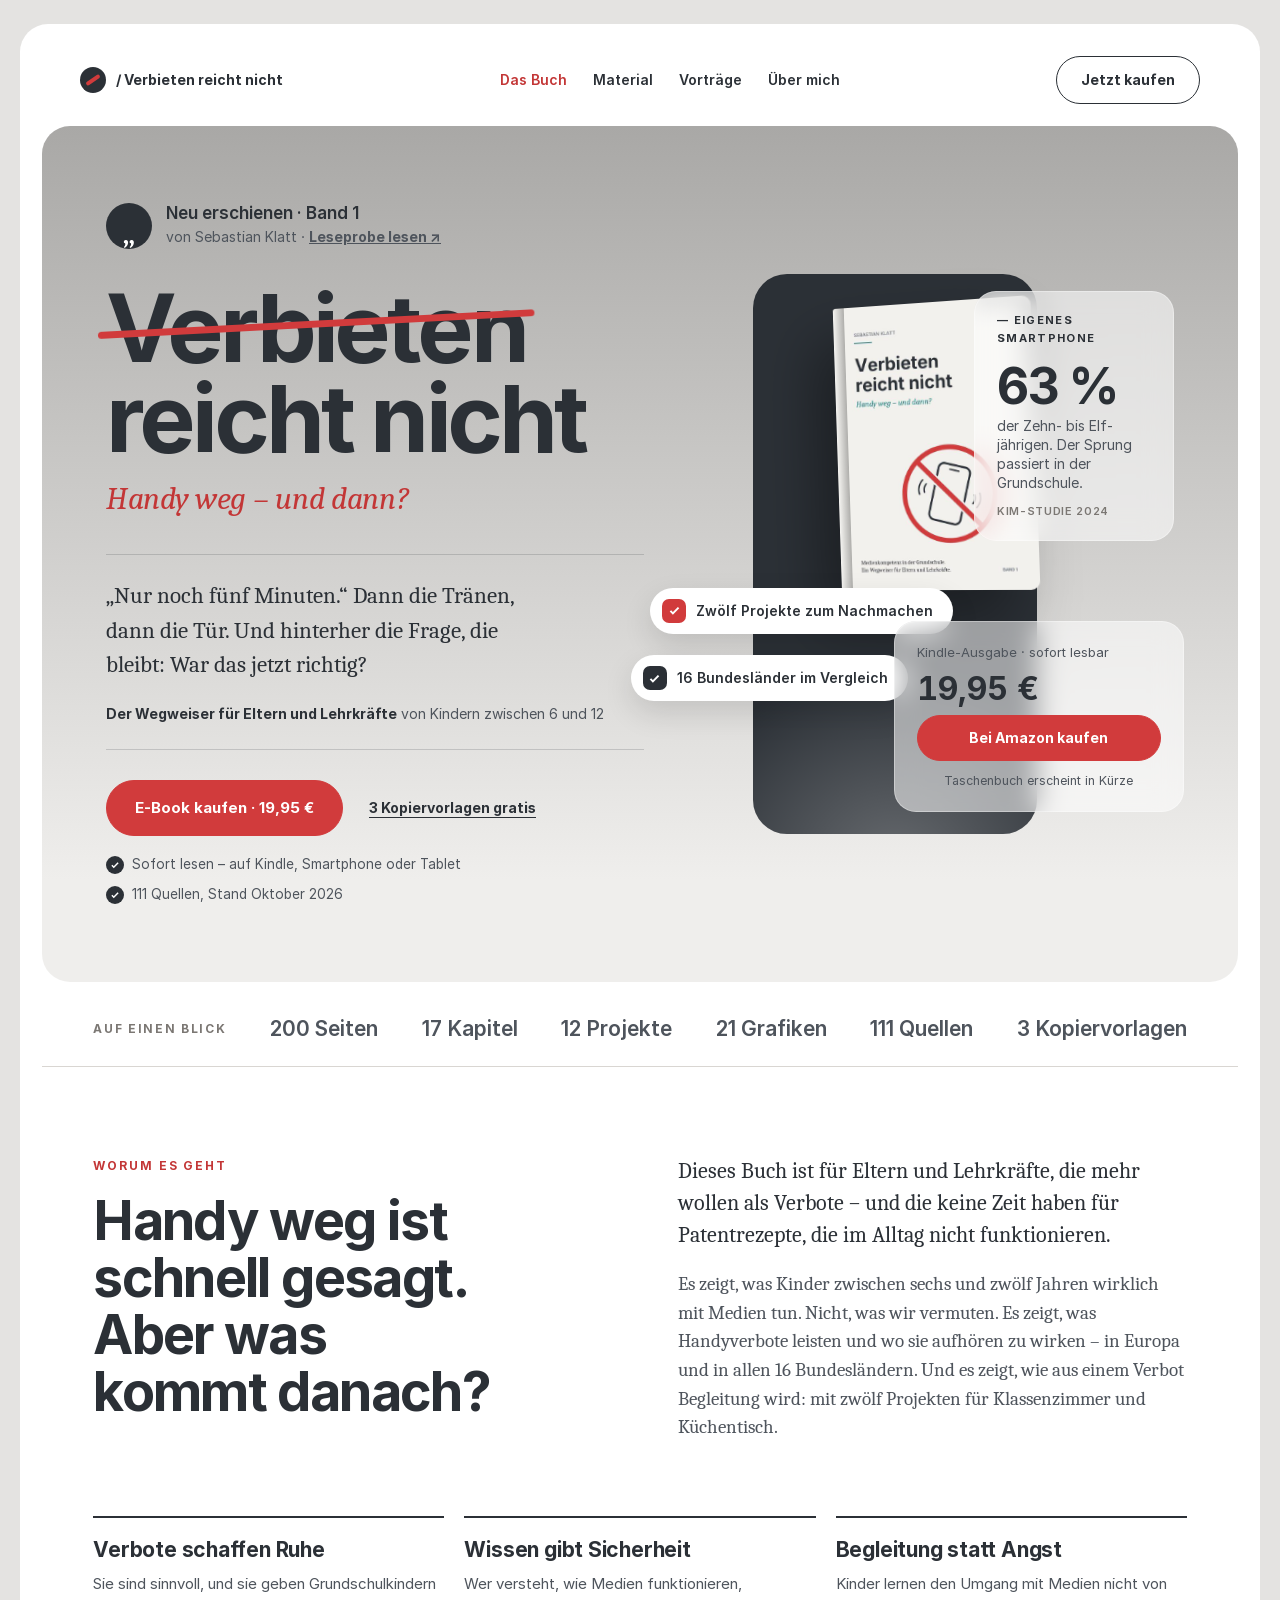
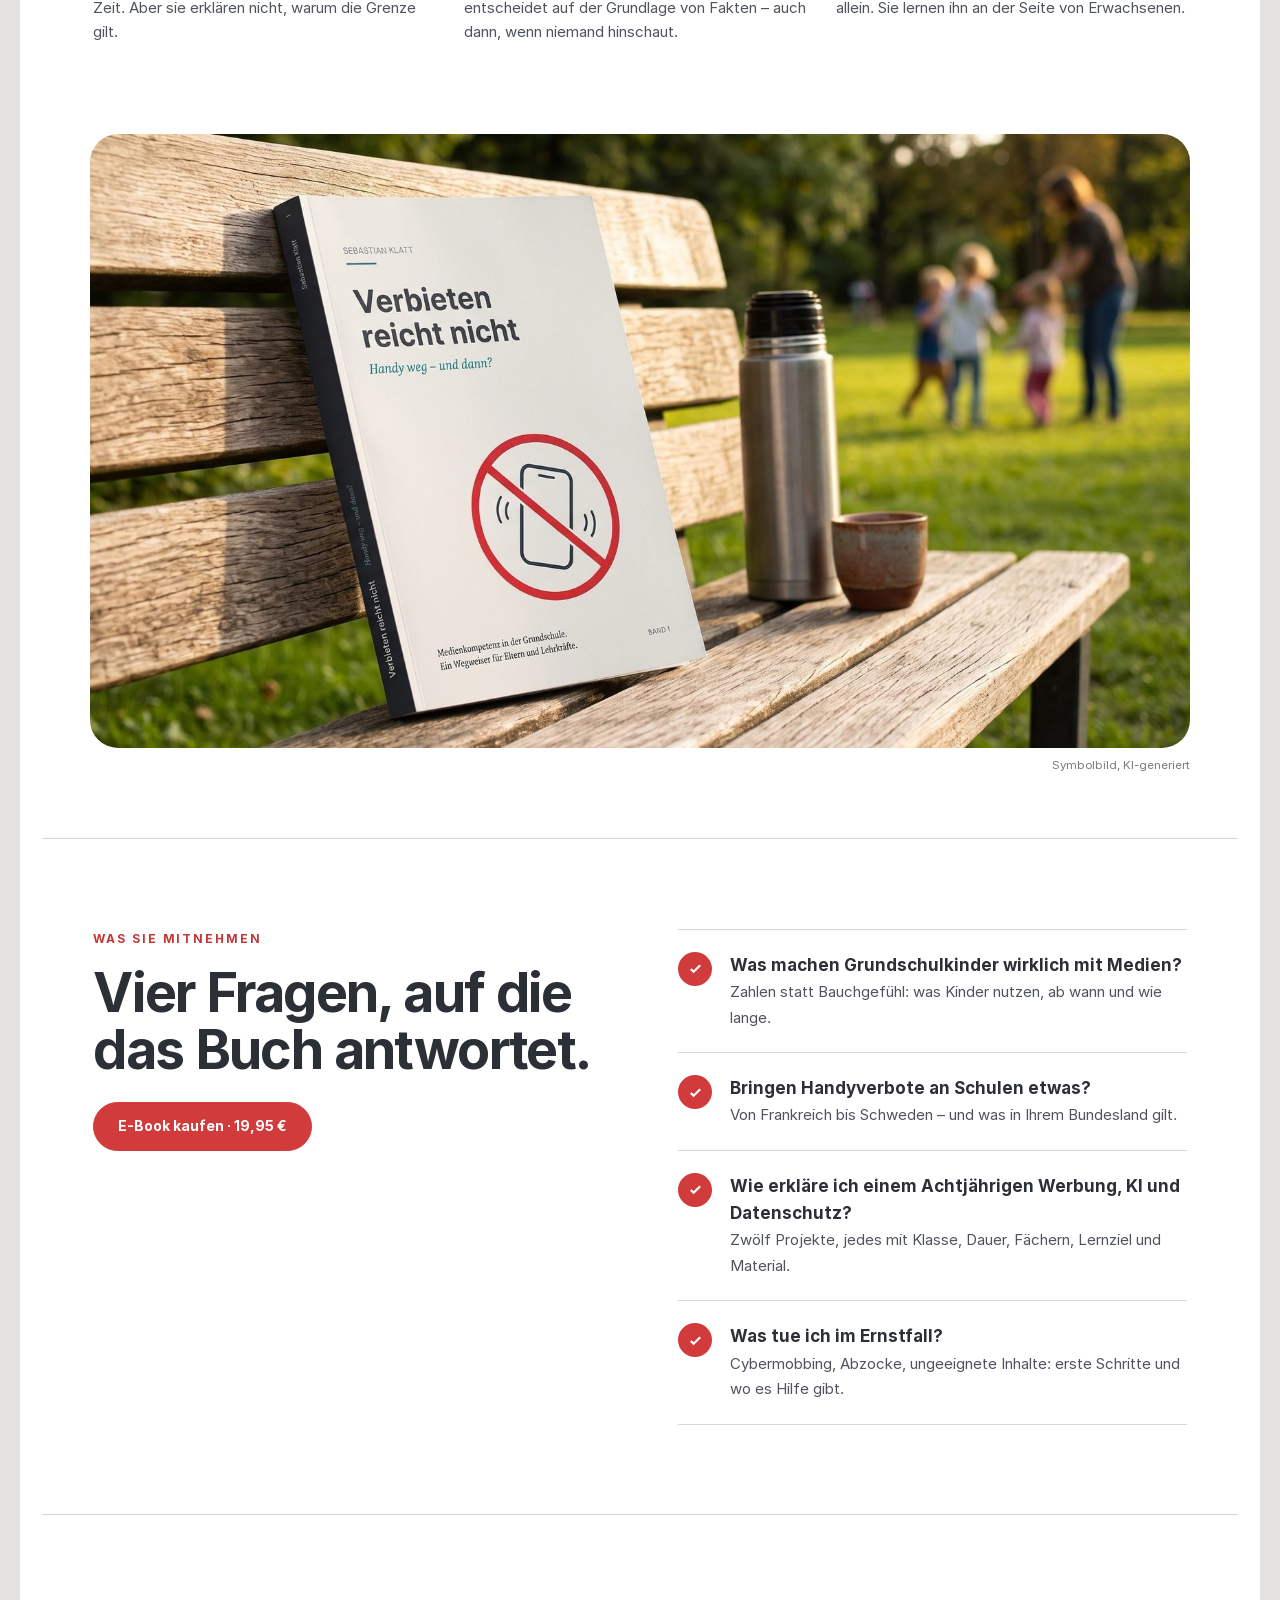
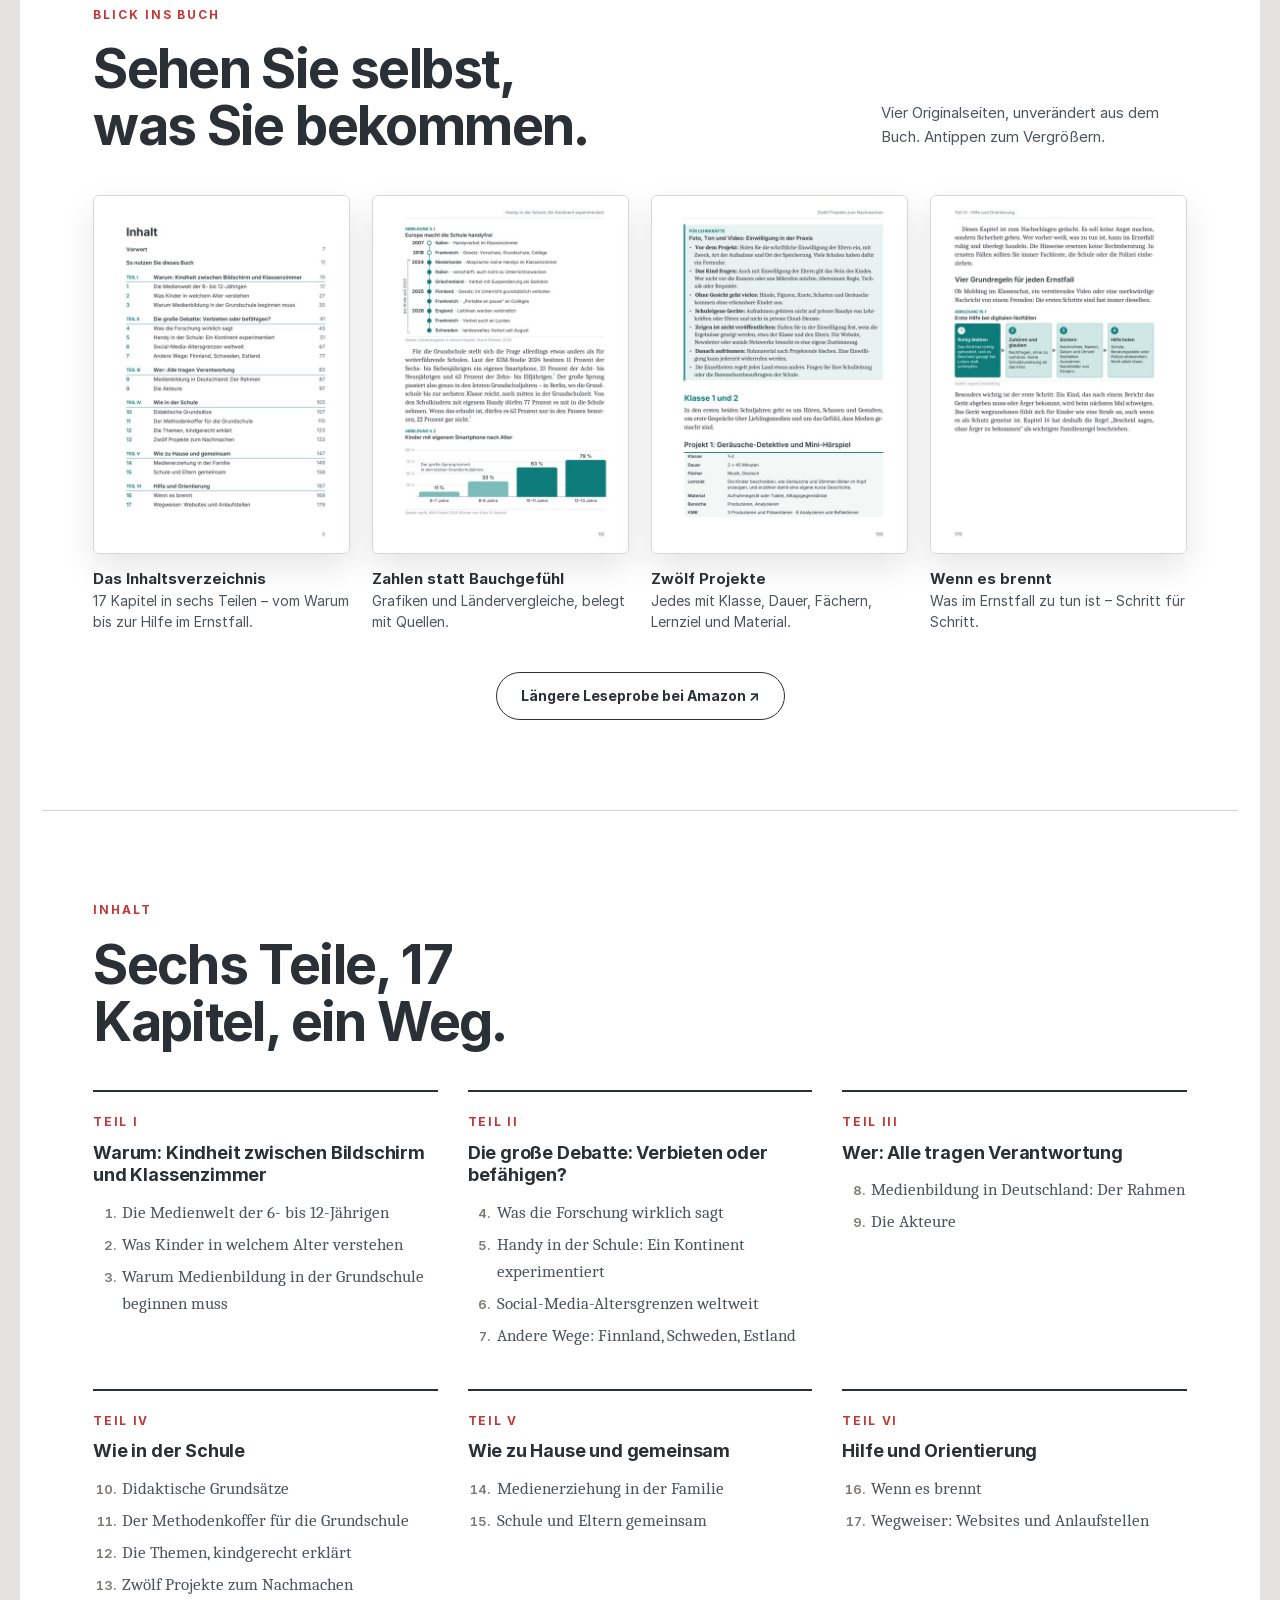
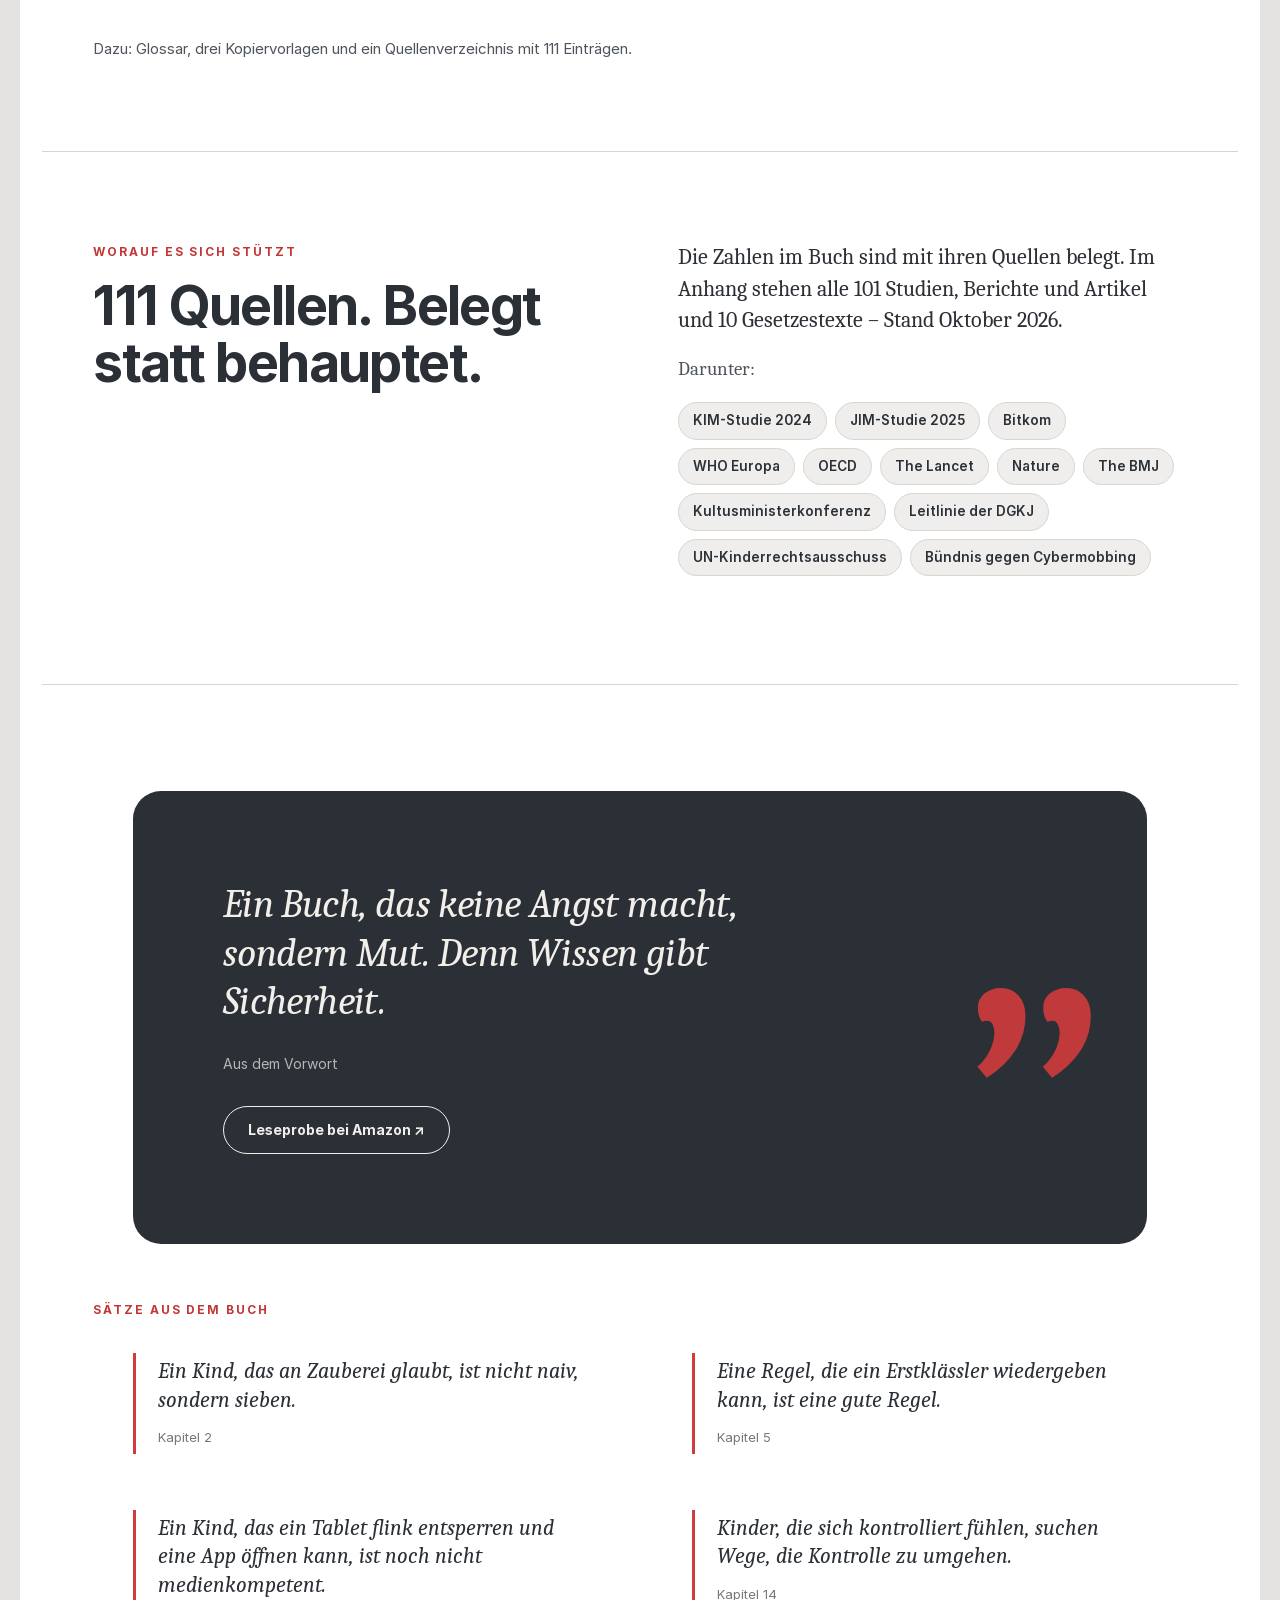
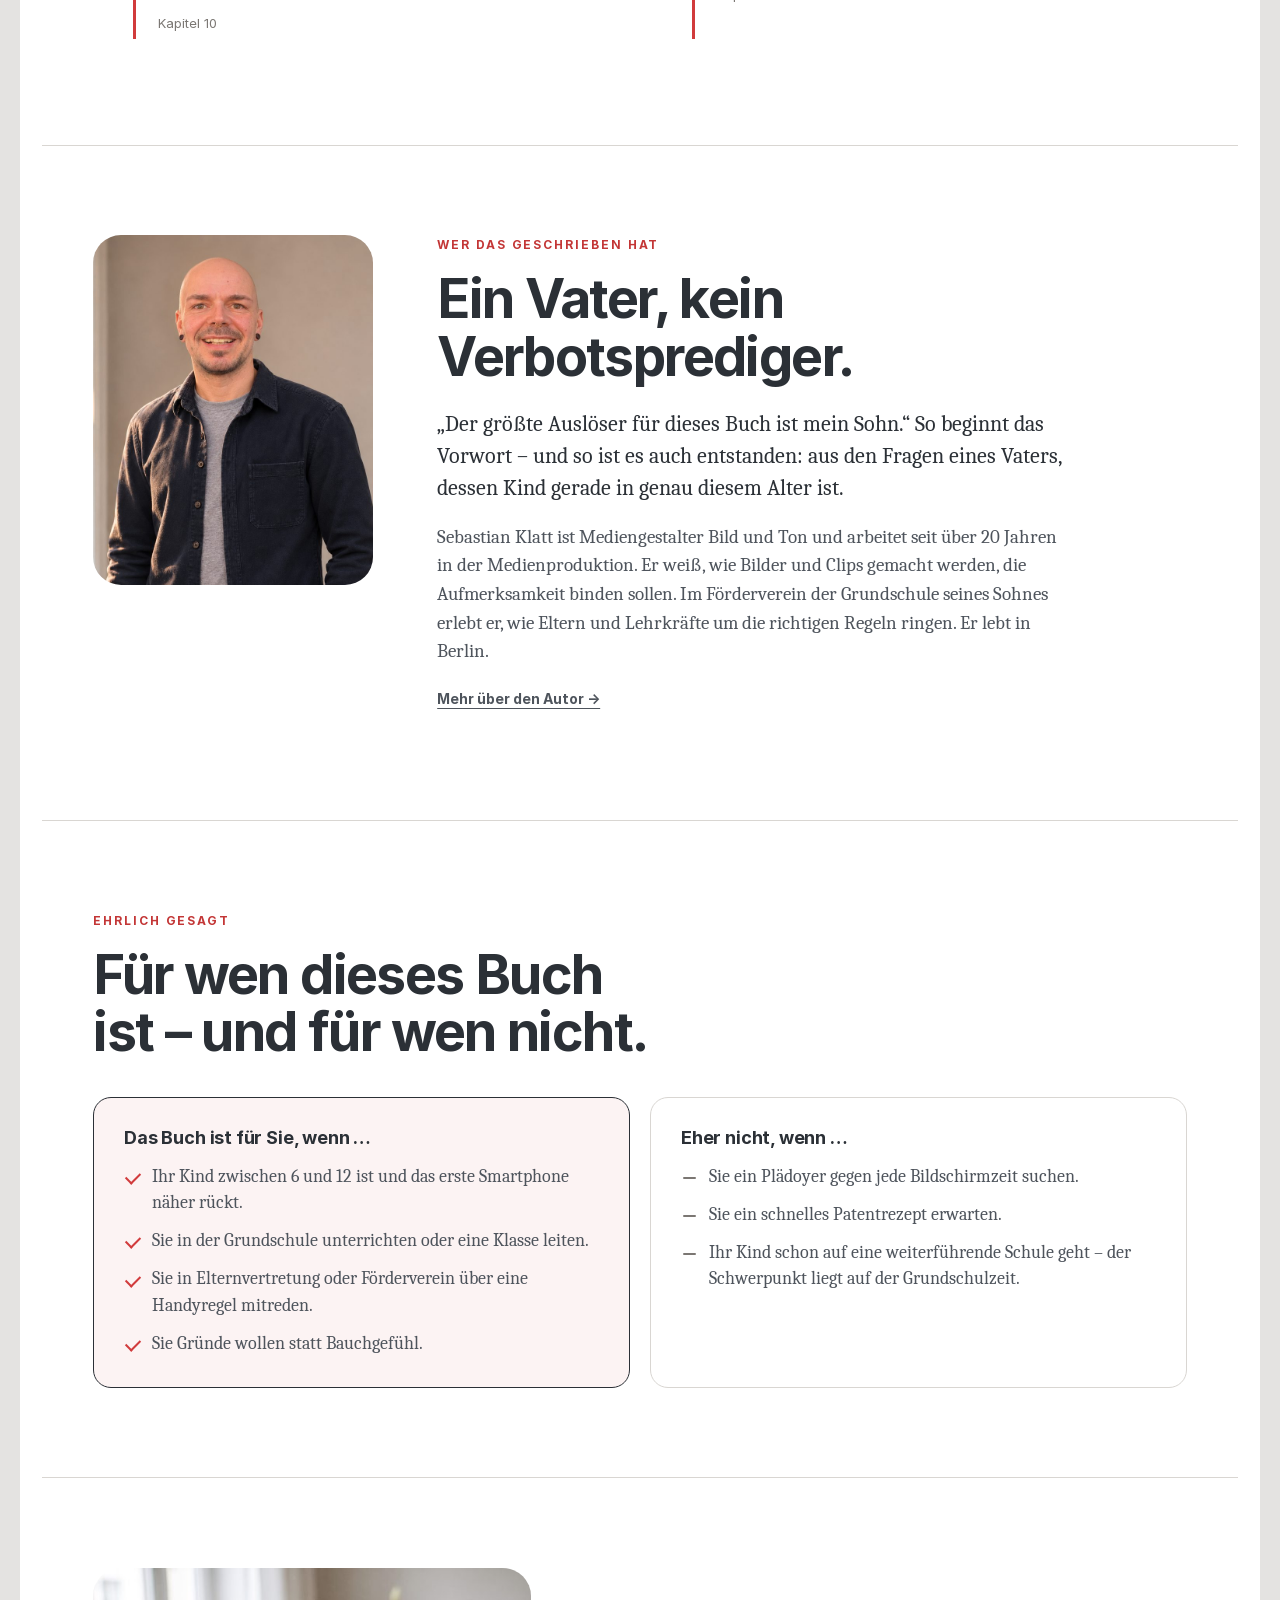
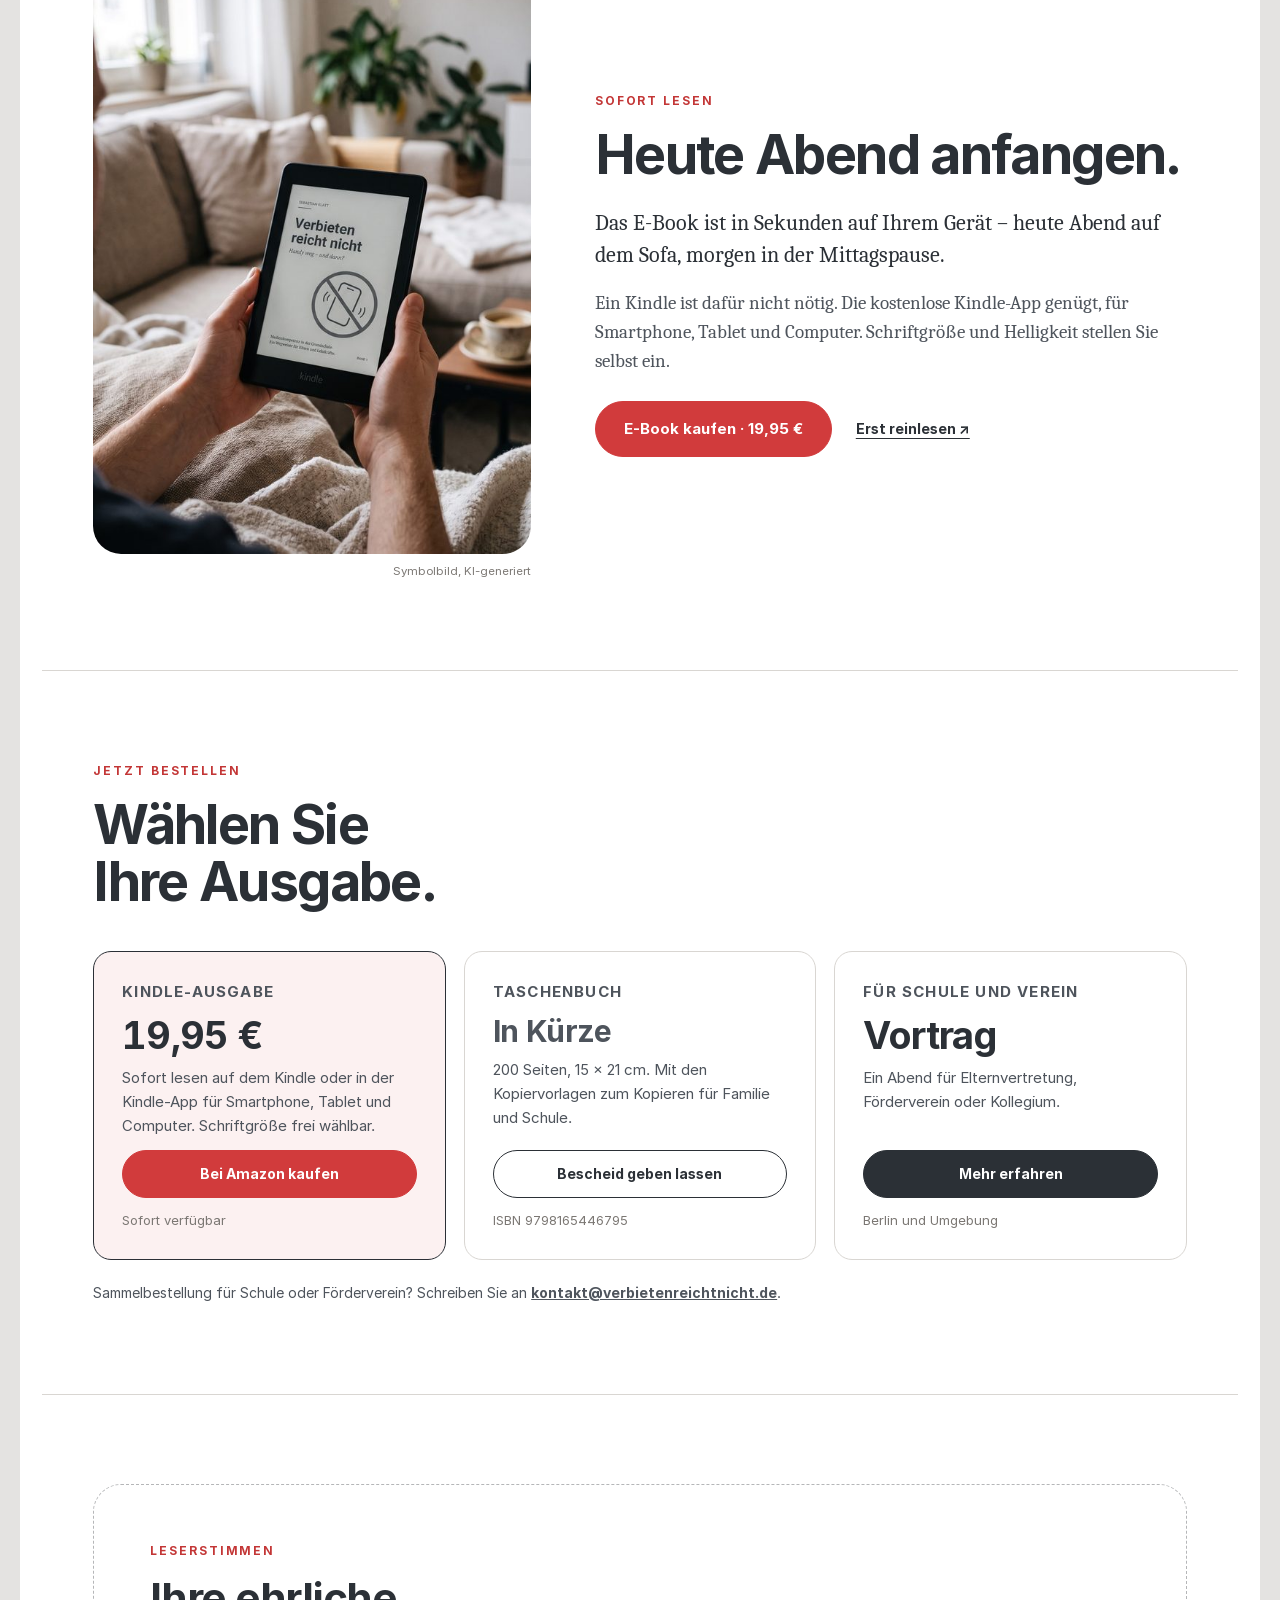
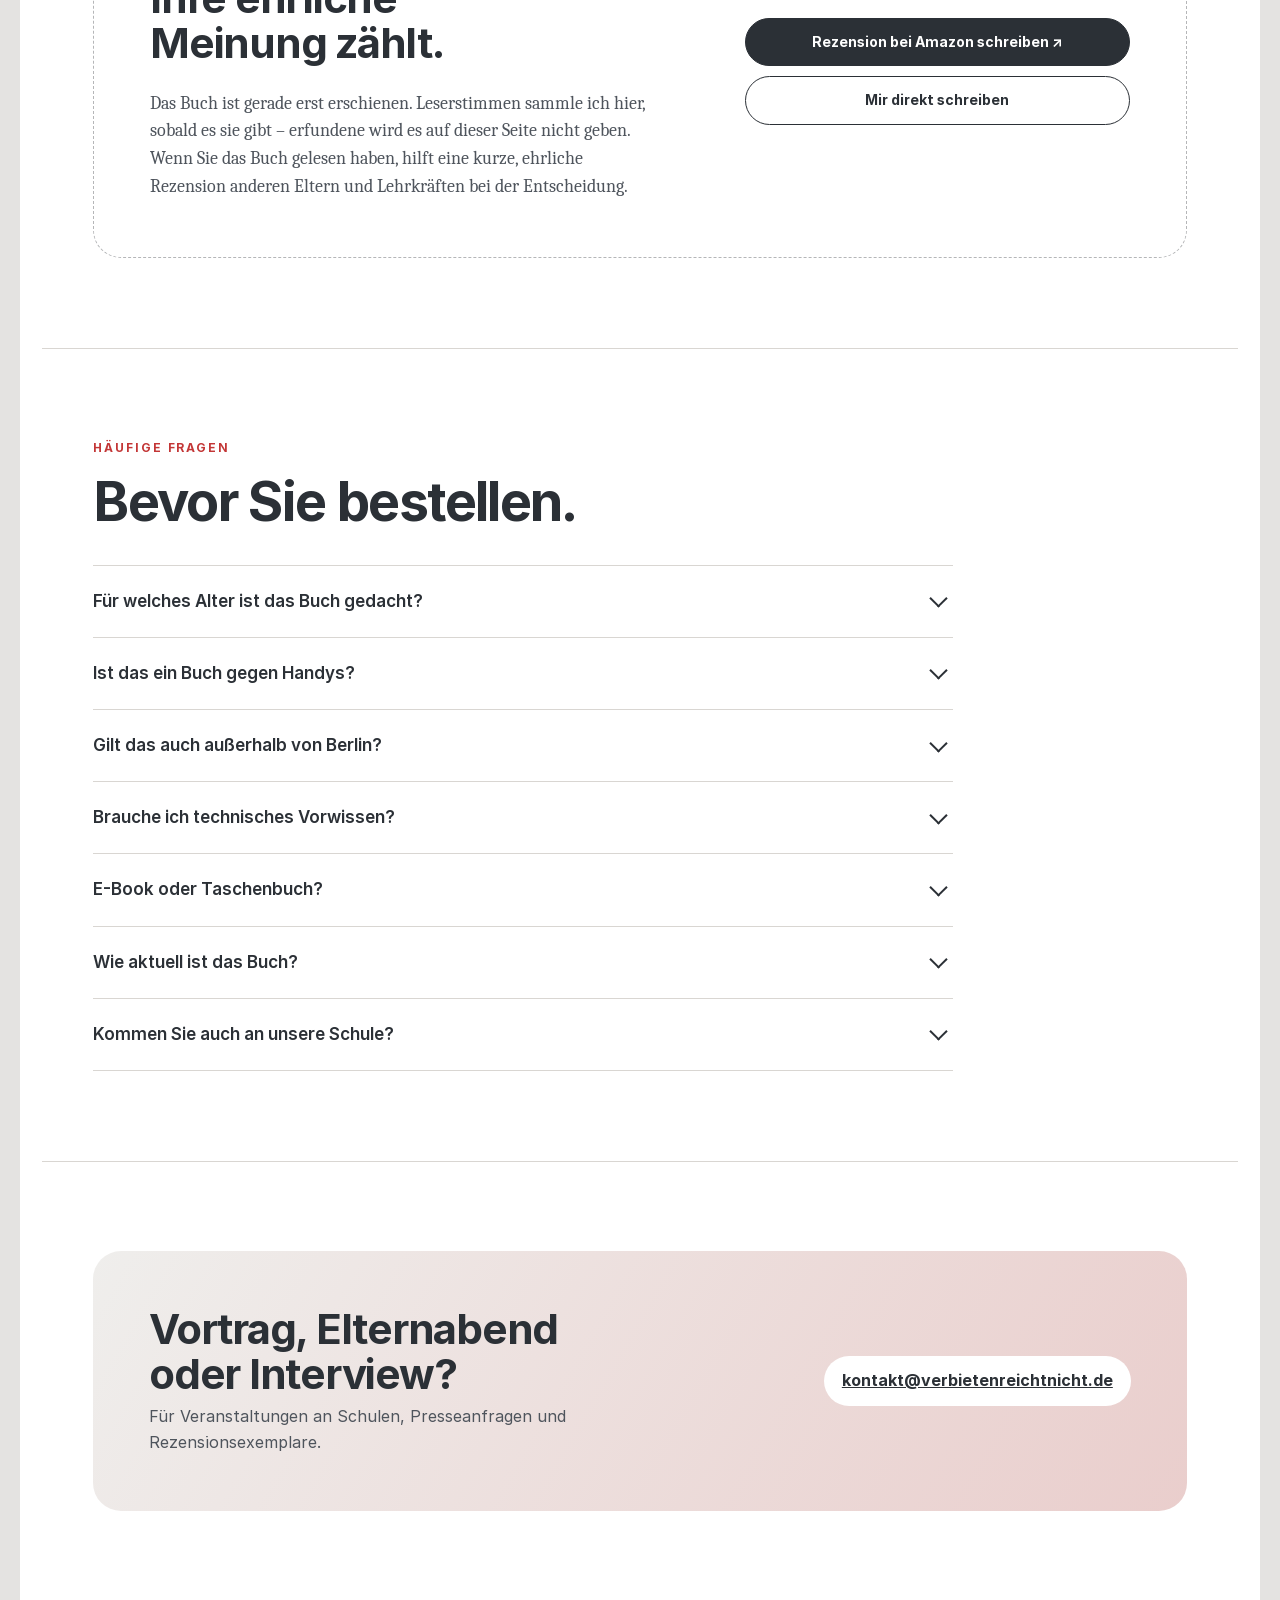
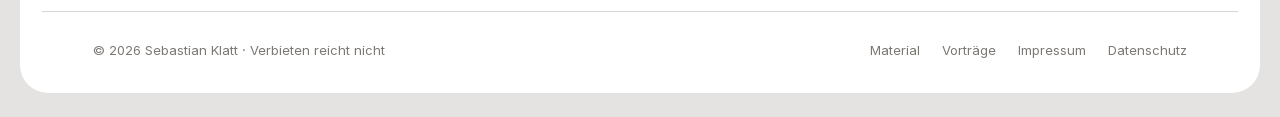
==== commit 0ecf500a: "Fotos: Parkbank als Bildband und Vorschaubild, Kindle-Abschnitt Parkbank-Motiv als breites Bild nach" ====
--- a/site/index.html
+++ b/site/index.html
@@ -115,6 +115,13 @@
     </div>
   </section>
 
+  <figure class="photo-band">
+    <img src="assets/img/park-1600.jpg" srcset="assets/img/park-900.jpg 900w, assets/img/park-1600.jpg 1600w"
+      sizes="(max-width:760px) 100vw, 1200px" width="1600" height="893" loading="lazy"
+      alt="Das Buch lehnt an einer Parkbank, im Hintergrund spielen Kinder mit einer Erwachsenen">
+    <figcaption>Symbolbild, KI-generiert</figcaption>
+  </figure>
+
   <section class="s" id="inhalt-buch">
     <div class="split">
       <div>
@@ -260,6 +267,29 @@
           <li>Ihr Kind schon auf eine weiterführende Schule geht – der Schwerpunkt liegt auf der
           Grundschulzeit.</li>
         </ul>
+      </div>
+    </div>
+  </section>
+
+  <section class="s" id="sofort">
+    <div class="instant">
+      <figure class="photo-tall">
+        <img src="assets/img/kindle-1000.jpg" srcset="assets/img/kindle-600.jpg 600w, assets/img/kindle-1000.jpg 1000w"
+          sizes="(max-width:760px) 100vw, 480px" width="1000" height="1339" loading="lazy"
+          alt="Hände halten einen Kindle mit dem Cover von „Verbieten reicht nicht“, im Hintergrund ein Sofa">
+        <figcaption>Symbolbild, KI-generiert</figcaption>
+      </figure>
+      <div class="prose">
+        <p class="eyebrow">Sofort lesen</p>
+        <h2>Heute Abend anfangen.</h2>
+        <p class="big">Das E-Book ist in Sekunden auf Ihrem Gerät – heute Abend auf dem Sofa,
+        morgen in der Mittagspause.</p>
+        <p>Ein Kindle ist dafür nicht nötig. Die kostenlose Kindle-App genügt, für Smartphone,
+        Tablet und Computer. Schriftgröße und Helligkeit stellen Sie selbst ein.</p>
+        <div class="acts">
+          <a class="btn btn-accent btn-lg" href="https://www.amazon.de/dp/B0HSCFY8J3">E-Book kaufen · 19,95 €</a>
+          <a class="textlink" href="https://www.amazon.de/dp/B0HSCFY8J3">Erst reinlesen ↗</a>
+        </div>
       </div>
     </div>
   </section>
--- a/site/assets/css/site.css
+++ b/site/assets/css/site.css
@@ -251,6 +251,16 @@
 .faq details p{margin:0 0 22px;color:var(--ink-soft);font-family:var(--serif);font-size:18px;line-height:1.55;max-width:66ch}
 .faq details a{font-weight:600}
 
+/* ---- Fotos ---- */
+.photo-band{margin:0 0 clamp(36px,5vw,64px);padding:0 clamp(18px,4vw,48px)}
+.photo-band img,.photo-tall img{display:block;width:100%;height:auto;border-radius:var(--r-lg);background:var(--hero-bot)}
+.photo-band figcaption,.photo-tall figcaption{margin-top:8px;font-size:11.5px;color:var(--muted);text-align:right}
+.instant{display:grid;grid-template-columns:minmax(0,.85fr) minmax(0,1.15fr);gap:clamp(28px,5vw,72px);align-items:center}
+.photo-tall{margin:0;max-width:480px}
+.instant .acts{display:flex;flex-wrap:wrap;align-items:center;gap:14px 24px;margin-top:26px}
+.instant .textlink{font-family:var(--sans);font-size:14px}
+@media (max-width:760px){.instant{grid-template-columns:1fr}.photo-tall{max-width:none}}
+
 /* Ueberzeilen und Textlinks behalten ihre Gestalt auch innerhalb von Lesetext-Bloecken */
 .prose p.eyebrow,.voices p.eyebrow{font-family:var(--sans);font-size:12px;line-height:1.6;color:var(--accent-text);margin:0 0 16px;max-width:none}
 .prose .textlink{font-family:var(--sans);font-size:14px}
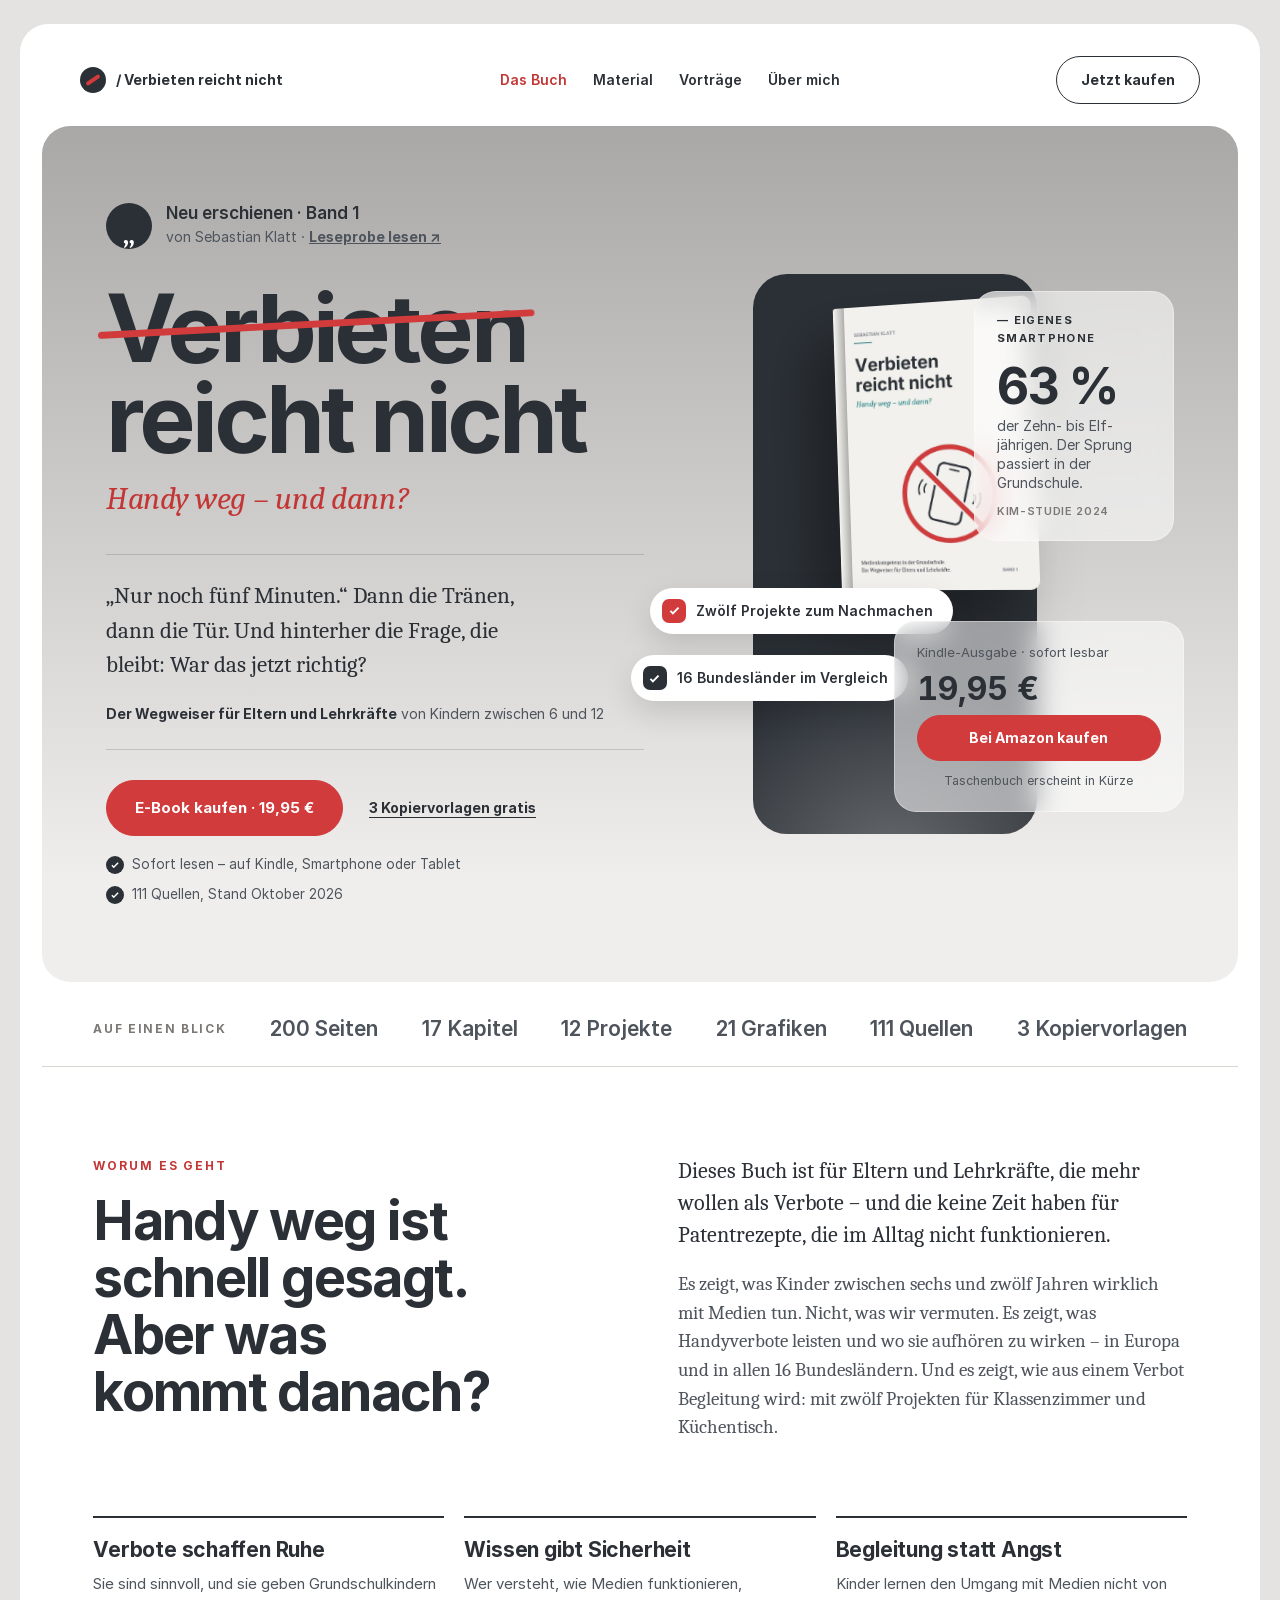
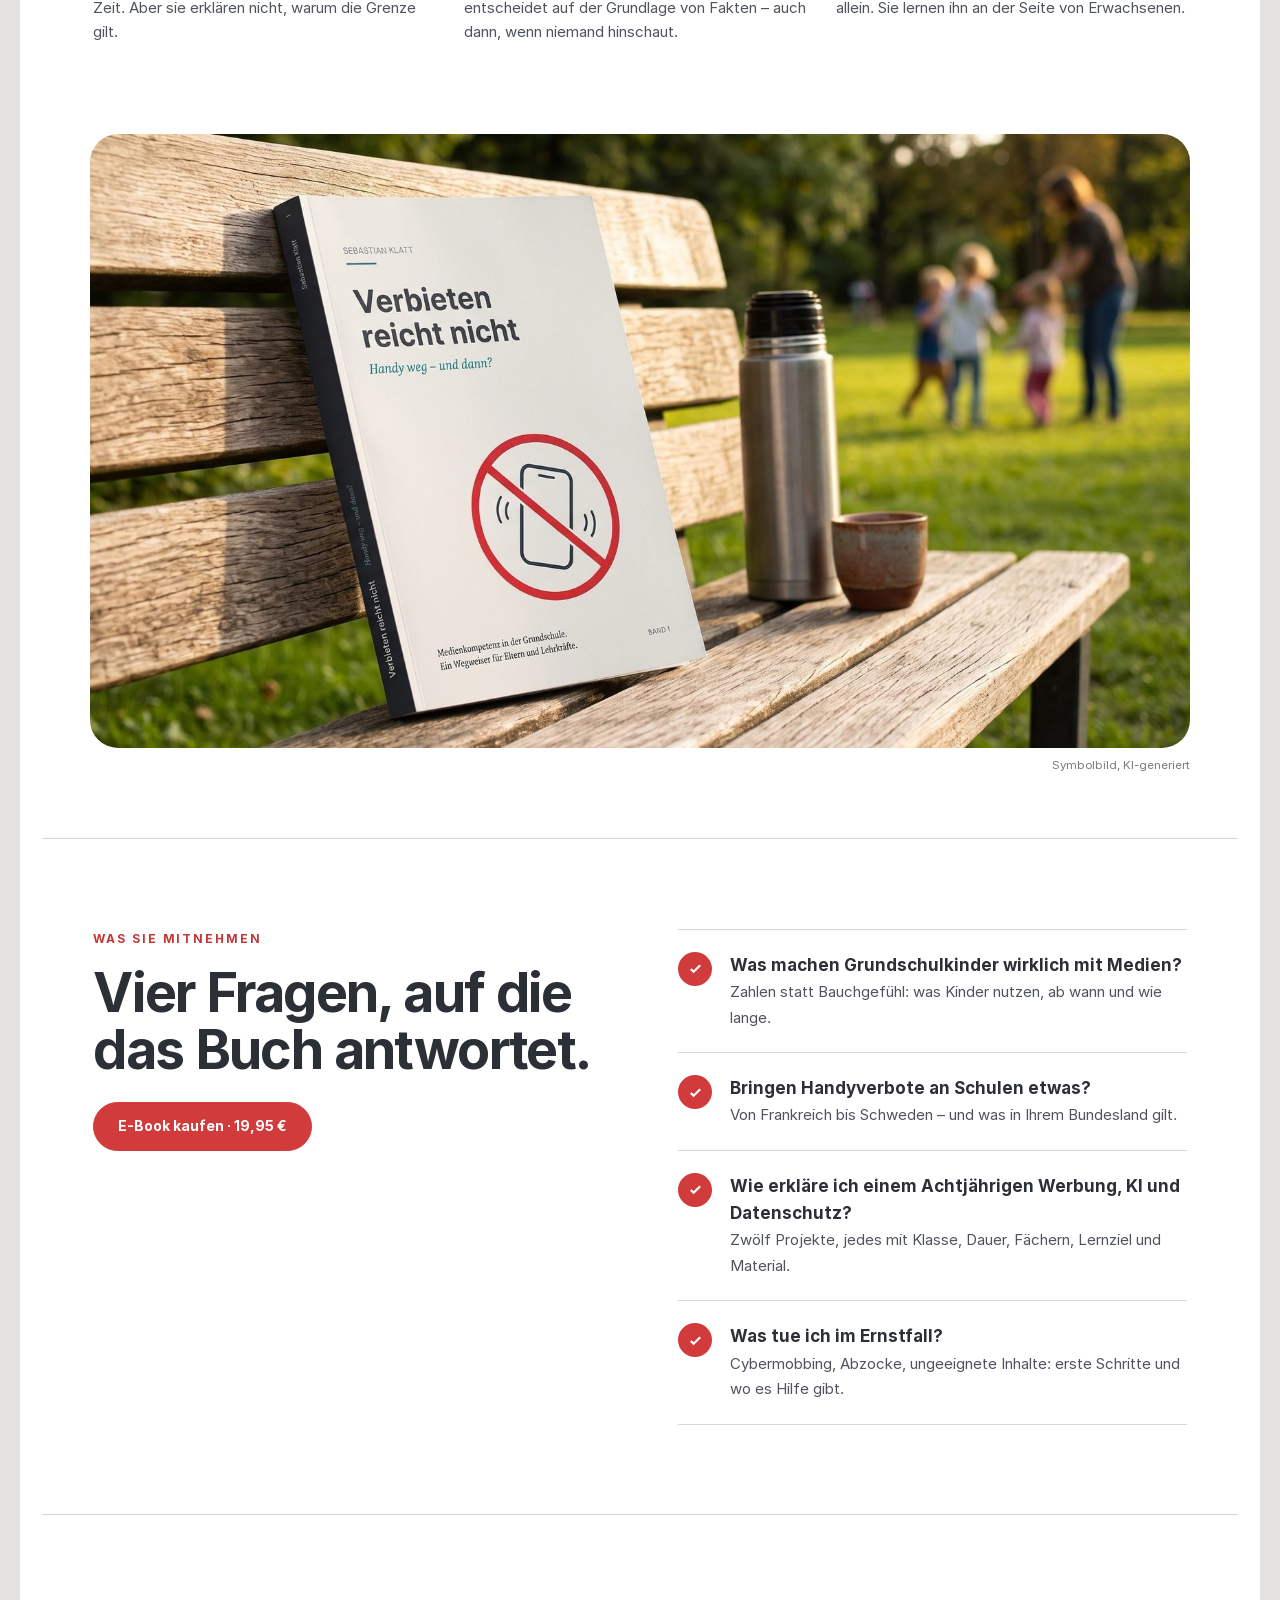
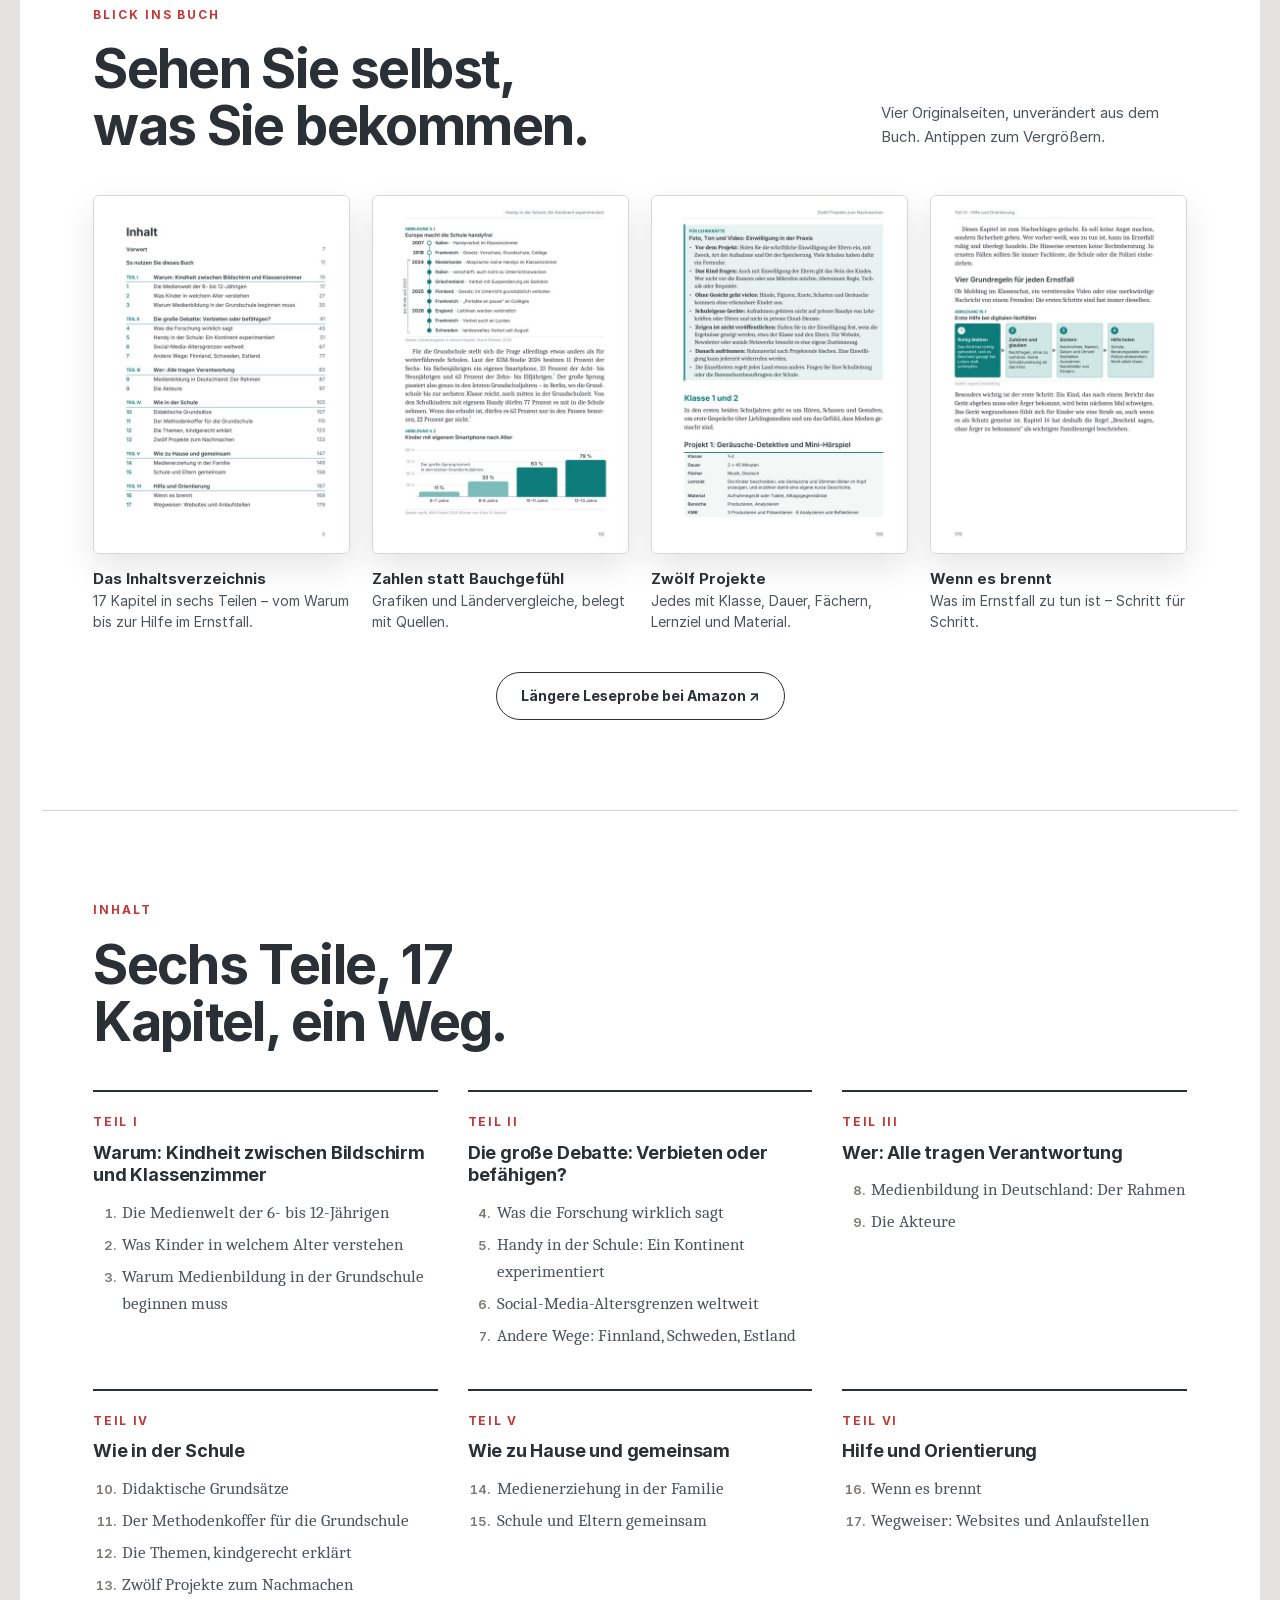
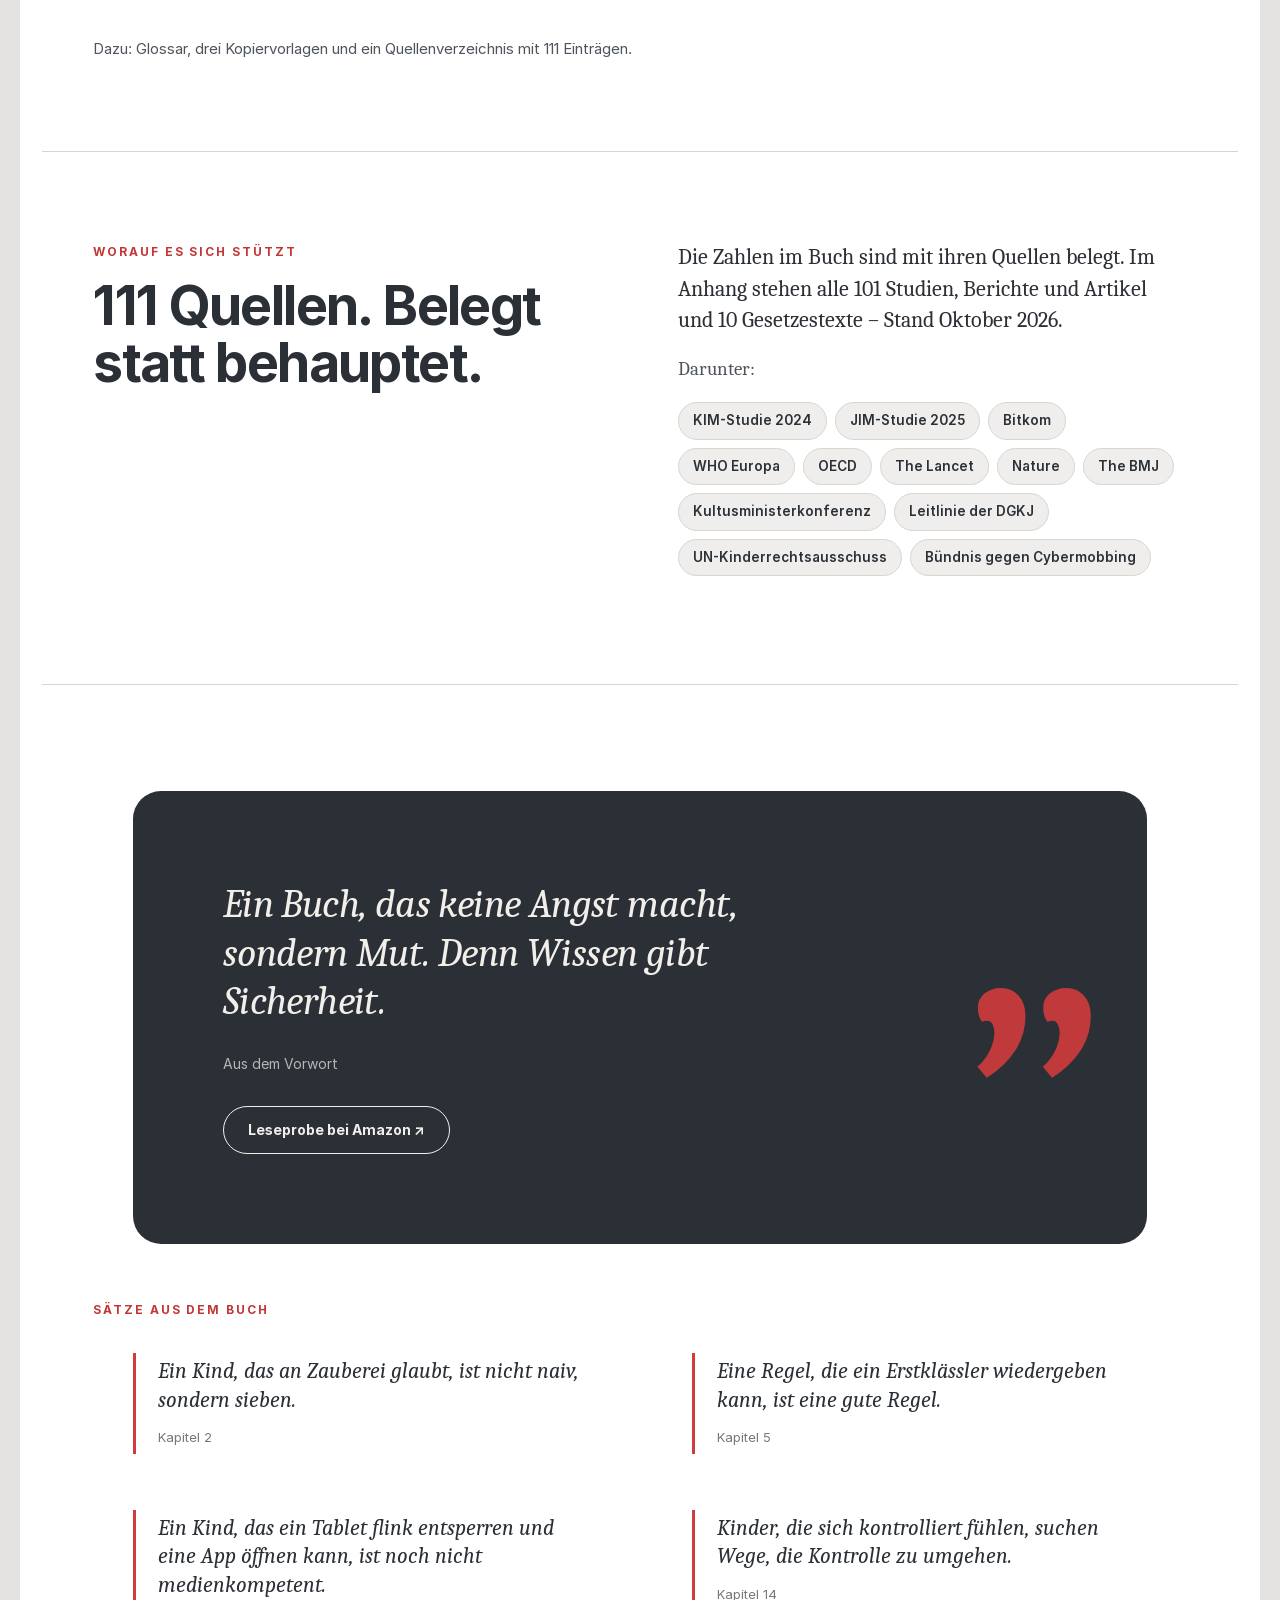
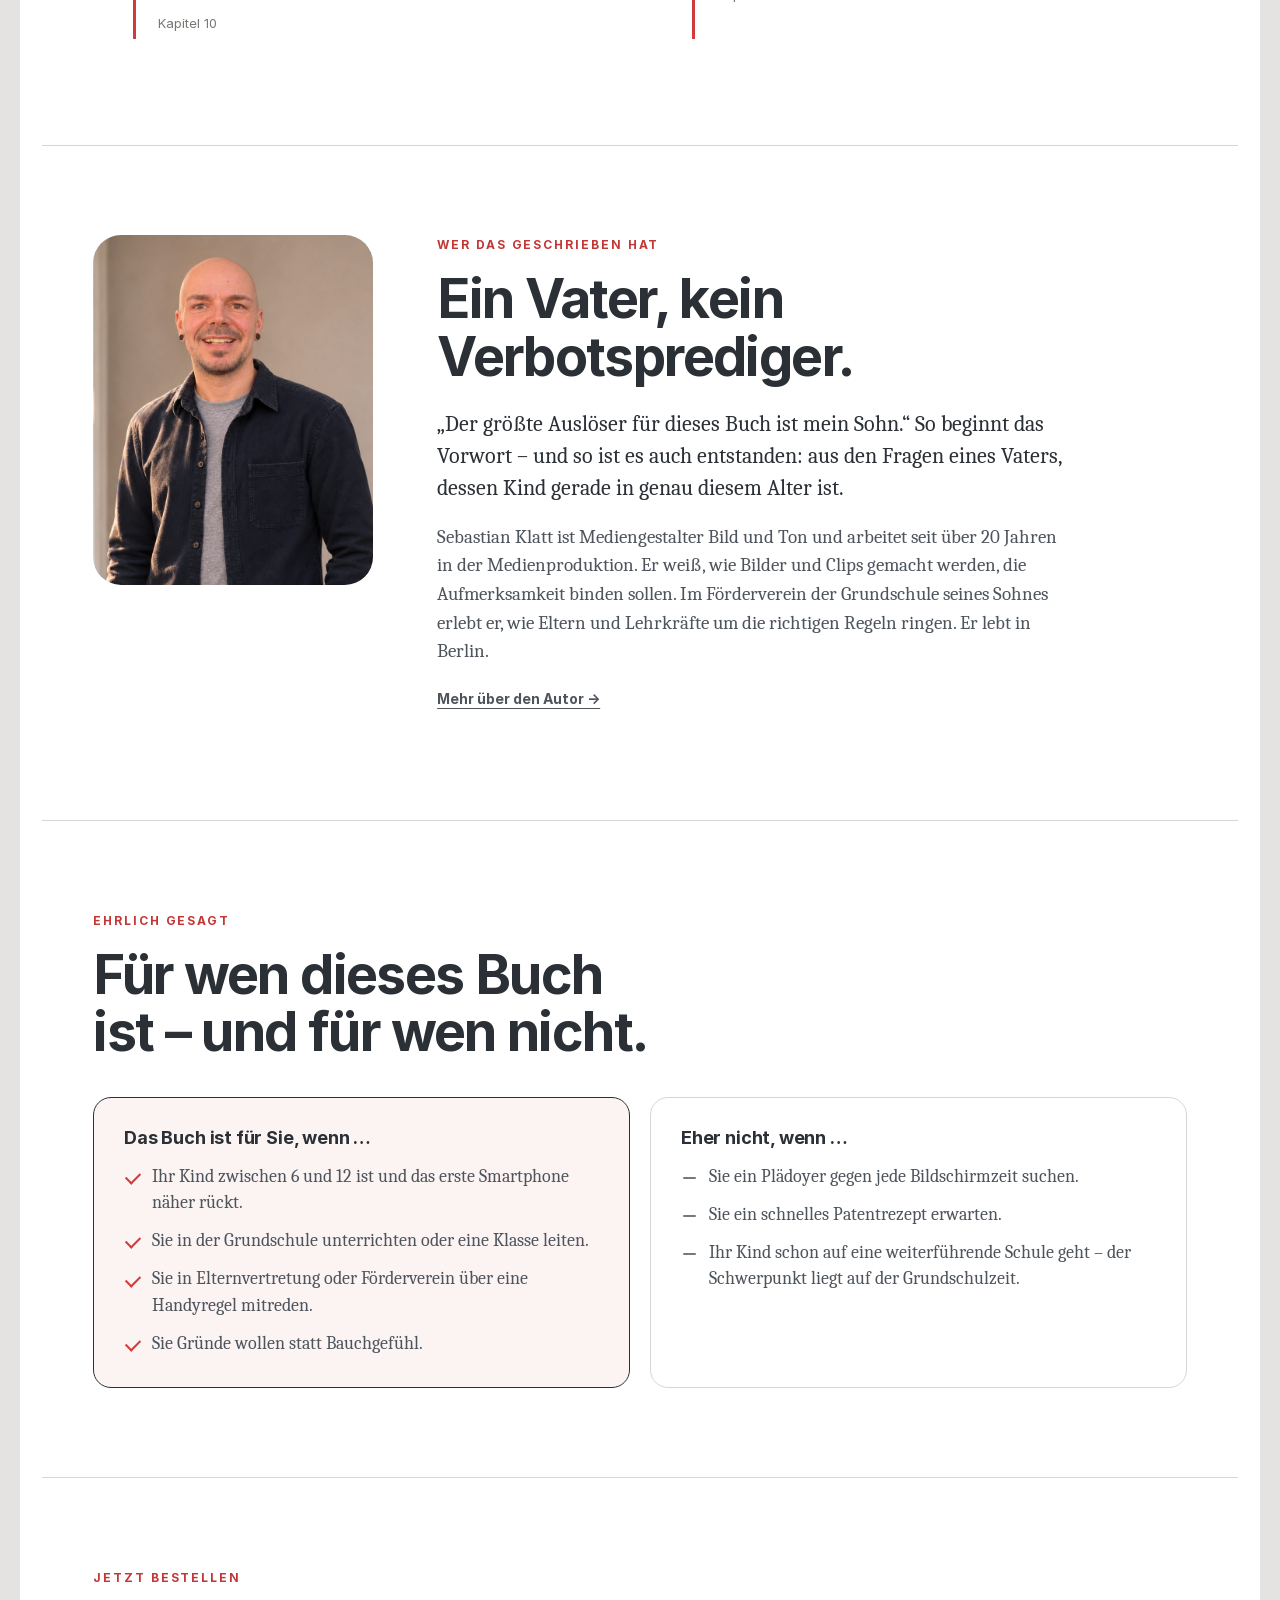
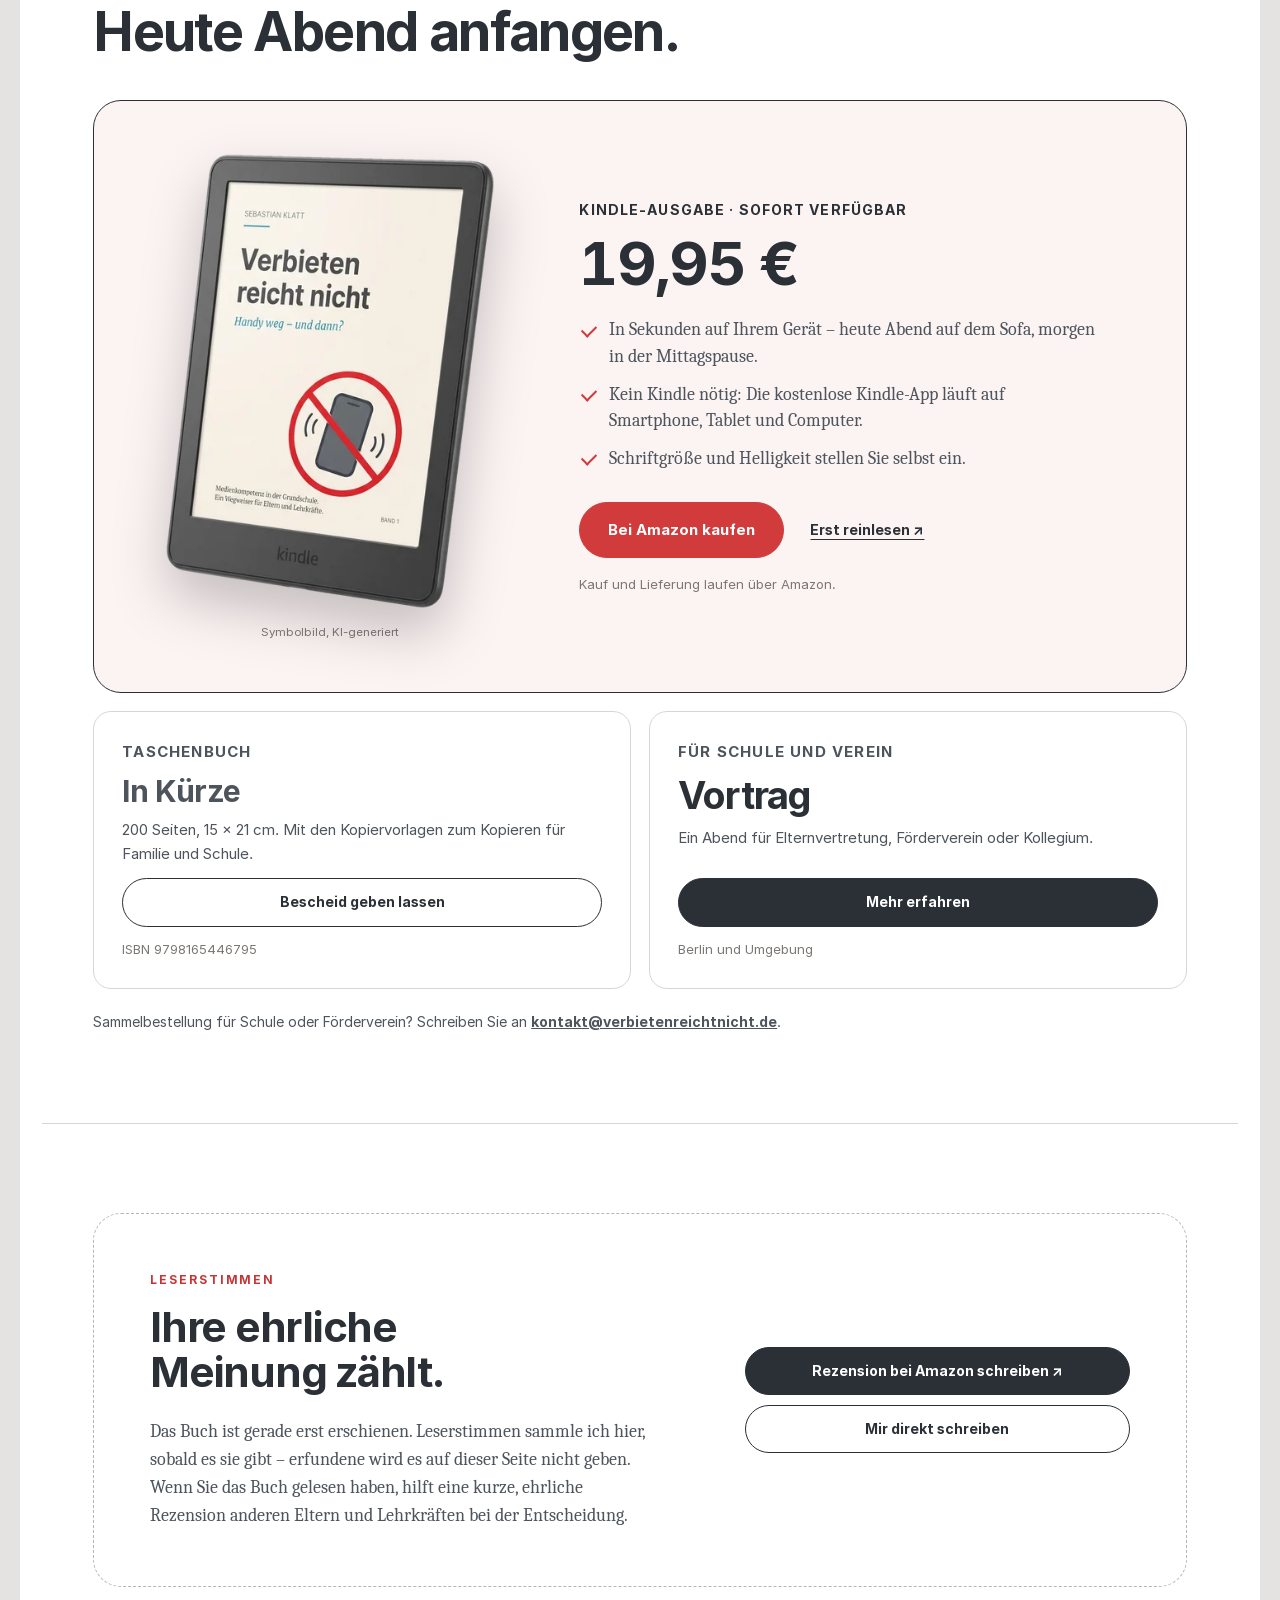
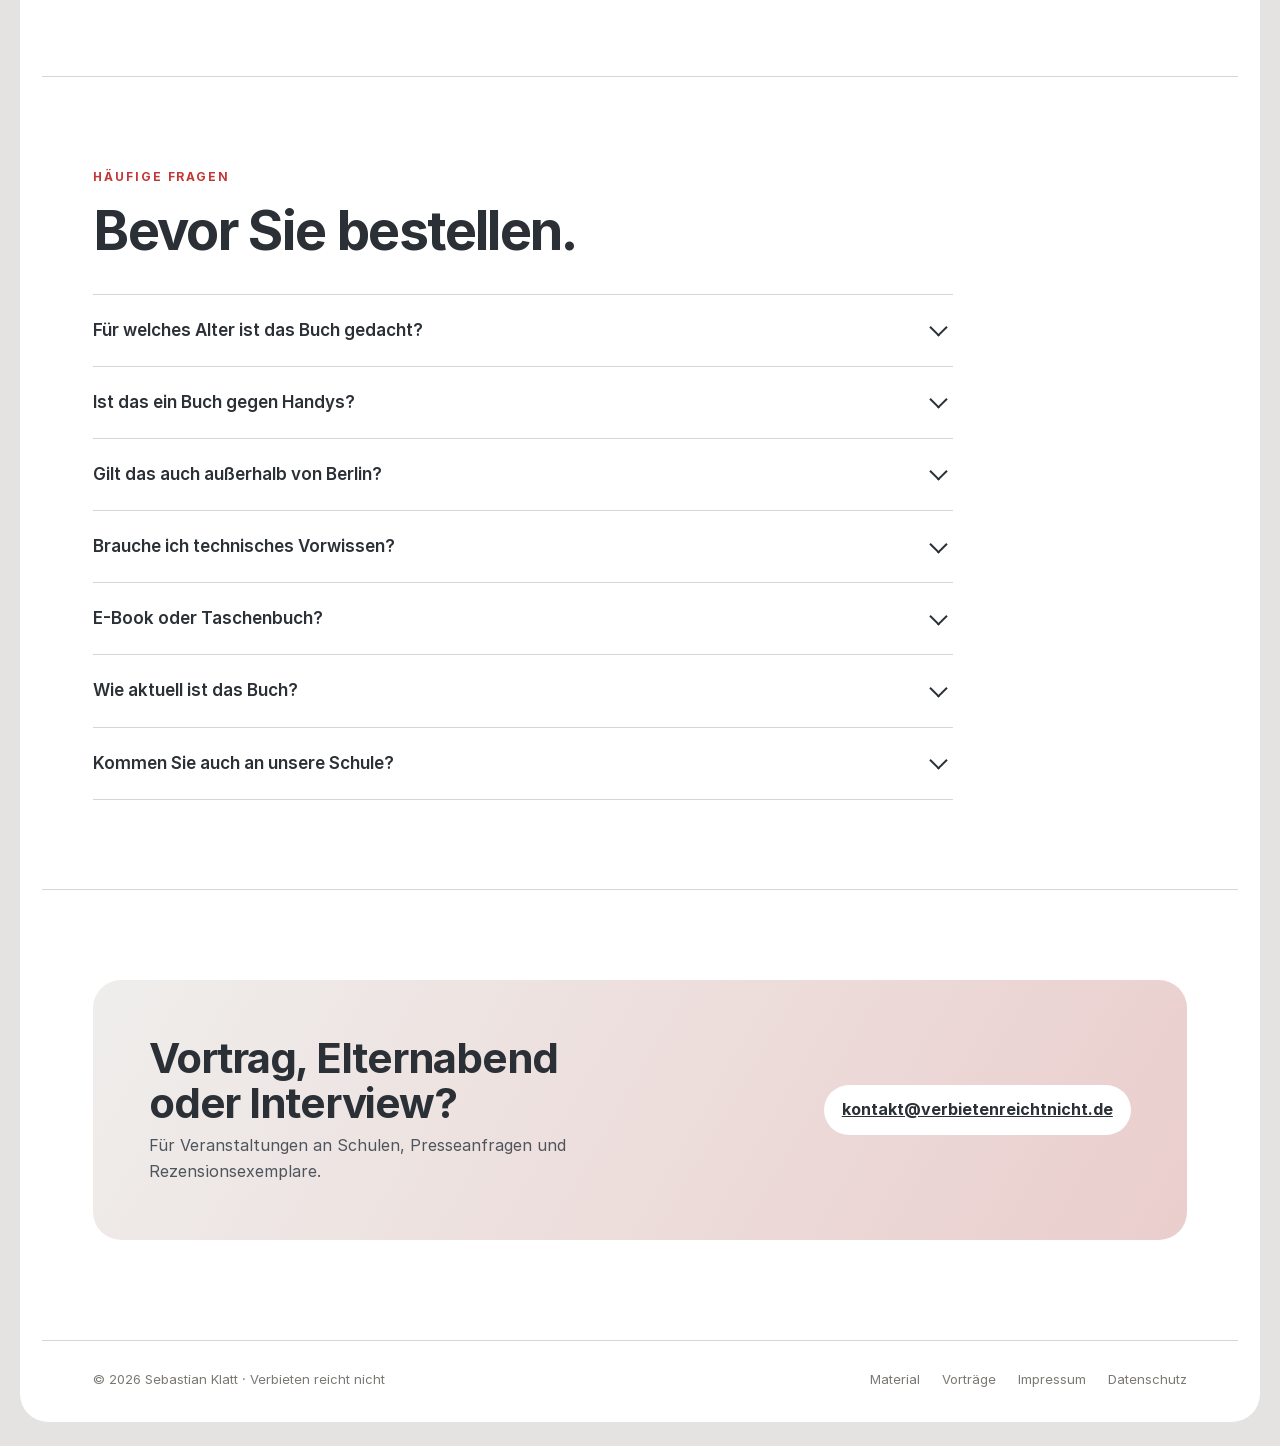
==== commit fdf87b26: "Ein klares Hauptangebot, Buchverweise auf allen Lesepfaden Startseite: Der Kaufbereich zeigt jetzt e" ====
--- a/site/index.html
+++ b/site/index.html
@@ -271,41 +271,35 @@
     </div>
   </section>
 
-  <section class="s" id="sofort">
-    <div class="instant">
-      <figure class="photo-tall">
-        <img src="assets/img/kindle-1000.jpg" srcset="assets/img/kindle-600.jpg 600w, assets/img/kindle-1000.jpg 1000w"
-          sizes="(max-width:760px) 100vw, 480px" width="1000" height="1339" loading="lazy"
-          alt="Hände halten einen Kindle mit dem Cover von „Verbieten reicht nicht“, im Hintergrund ein Sofa">
+  <section class="s" id="kaufen">
+    <p class="eyebrow">Jetzt bestellen</p>
+    <h2>Heute Abend anfangen.</h2>
+    <div class="offer">
+      <figure class="offer-img">
+        <picture>
+          <source type="image/webp" sizes="(max-width:760px) 60vw, 340px"
+            srcset="assets/img/kindle-produkt-400.webp 400w, assets/img/kindle-produkt-720.webp 720w">
+          <img src="assets/img/kindle-produkt-400.png" width="400" height="553" loading="lazy"
+            alt="Die Kindle-Ausgabe von „Verbieten reicht nicht“ auf einem E-Book-Reader">
+        </picture>
         <figcaption>Symbolbild, KI-generiert</figcaption>
       </figure>
-      <div class="prose">
-        <p class="eyebrow">Sofort lesen</p>
-        <h2>Heute Abend anfangen.</h2>
-        <p class="big">Das E-Book ist in Sekunden auf Ihrem Gerät – heute Abend auf dem Sofa,
-        morgen in der Mittagspause.</p>
-        <p>Ein Kindle ist dafür nicht nötig. Die kostenlose Kindle-App genügt, für Smartphone,
-        Tablet und Computer. Schriftgröße und Helligkeit stellen Sie selbst ein.</p>
+      <div class="offer-body">
+        <p class="kicker">Kindle-Ausgabe · sofort verfügbar</p>
+        <div class="p">19,95 €</div>
+        <ul class="offer-points">
+          <li>In Sekunden auf Ihrem Gerät – heute Abend auf dem Sofa, morgen in der Mittagspause.</li>
+          <li>Kein Kindle nötig: Die kostenlose Kindle-App läuft auf Smartphone, Tablet und Computer.</li>
+          <li>Schriftgröße und Helligkeit stellen Sie selbst ein.</li>
+        </ul>
         <div class="acts">
-          <a class="btn btn-accent btn-lg" href="https://www.amazon.de/dp/B0HSCFY8J3">E-Book kaufen · 19,95 €</a>
+          <a class="btn btn-accent btn-lg" href="https://www.amazon.de/dp/B0HSCFY8J3">Bei Amazon kaufen</a>
           <a class="textlink" href="https://www.amazon.de/dp/B0HSCFY8J3">Erst reinlesen ↗</a>
         </div>
-      </div>
-    </div>
-  </section>
-
-  <section class="s" id="kaufen">
-    <p class="eyebrow">Jetzt bestellen</p>
-    <h2>Wählen Sie Ihre Ausgabe.</h2>
-    <div class="cards">
-      <div class="card main">
-        <p class="kicker">Kindle-Ausgabe</p>
-        <div class="p">19,95 €</div>
-        <p>Sofort lesen auf dem Kindle oder in der Kindle-App für Smartphone, Tablet und Computer.
-        Schriftgröße frei wählbar.</p>
-        <div class="acts"><a class="btn btn-accent" href="https://www.amazon.de/dp/B0HSCFY8J3">Bei Amazon kaufen</a></div>
-        <span class="note">Sofort verfügbar</span>
-      </div>
+        <p class="note">Kauf und Lieferung laufen über Amazon.</p>
+      </div>
+    </div>
+    <div class="cards cards-2">
       <div class="card">
         <p class="kicker">Taschenbuch</p>
         <div class="p soon-p">In Kürze</div>
--- a/site/assets/css/site.css
+++ b/site/assets/css/site.css
@@ -143,7 +143,6 @@
 
 .cards{display:grid;grid-template-columns:repeat(3,1fr);gap:18px;margin-top:40px}
 .card{border:1px solid var(--line);border-radius:var(--r-md);padding:28px;display:flex;flex-direction:column;gap:12px}
-.card.main{border:1.5px solid var(--ink);background:color-mix(in srgb,var(--accent) 7%,var(--sheet))}
 .card h3{margin:0}
 .card p{margin:0;font-size:15px;color:var(--ink-soft)}
 .card .p{font-family:var(--sans);font-size:38px;font-weight:700;letter-spacing:-.02em;line-height:1;font-variant-numeric:tabular-nums}
@@ -224,7 +223,7 @@
 
 .fit{display:grid;grid-template-columns:1fr 1fr;gap:20px;margin-top:36px}
 .fit>div{border-radius:var(--r-md);padding:30px}
-.fit .yes{background:color-mix(in srgb,var(--accent) 6%,var(--sheet));border:1.5px solid var(--ink)}
+.fit .yes{background:#faf2f1;background:color-mix(in srgb,var(--accent) 6%,var(--sheet));border:1.5px solid var(--ink)}
 .fit .no{border:1px solid var(--line)}
 .fit h3{font-size:18px;margin-bottom:16px}
 .fit ul{margin:0;padding:0;list-style:none;display:grid;gap:12px}
@@ -253,13 +252,40 @@
 
 /* ---- Fotos ---- */
 .photo-band{margin:0 0 clamp(36px,5vw,64px);padding:0 clamp(18px,4vw,48px)}
-.photo-band img,.photo-tall img{display:block;width:100%;height:auto;border-radius:var(--r-lg);background:var(--hero-bot)}
-.photo-band figcaption,.photo-tall figcaption{margin-top:8px;font-size:11.5px;color:var(--muted);text-align:right}
-.instant{display:grid;grid-template-columns:minmax(0,.85fr) minmax(0,1.15fr);gap:clamp(28px,5vw,72px);align-items:center}
-.photo-tall{margin:0;max-width:480px}
-.instant .acts{display:flex;flex-wrap:wrap;align-items:center;gap:14px 24px;margin-top:26px}
-.instant .textlink{font-family:var(--sans);font-size:14px}
-@media (max-width:760px){.instant{grid-template-columns:1fr}.photo-tall{max-width:none}}
+.photo-band img{display:block;width:100%;height:auto;border-radius:var(--r-lg);background:var(--hero-bot)}
+.photo-band figcaption{margin-top:8px;font-size:11.5px;color:var(--muted);text-align:right}
+
+/* ---- Hauptangebot im Kaufbereich ---- */
+.offer{display:grid;grid-template-columns:minmax(0,.8fr) minmax(0,1.2fr);gap:clamp(24px,5vw,64px);align-items:center;
+  margin-top:40px;padding:clamp(28px,4vw,52px);border:1.5px solid var(--ink);border-radius:var(--r-lg);
+  background:#faf2f1;background:color-mix(in srgb,var(--accent) 6%,var(--sheet))}
+.offer-img{margin:0;display:flex;flex-direction:column;align-items:center}
+.offer-img img{display:block;width:100%;max-width:330px;height:auto;filter:drop-shadow(0 26px 28px rgba(0,0,0,.22))}
+.offer-img figcaption{margin-top:14px;font-size:11.5px;color:var(--muted)}
+.offer .kicker{font-size:14px;letter-spacing:.08em;text-transform:uppercase;font-weight:700;margin:0}
+.offer .p{font-size:clamp(44px,5vw,60px);font-weight:700;letter-spacing:-.03em;line-height:1;margin-top:12px;font-variant-numeric:tabular-nums}
+.offer-points{list-style:none;padding:0;margin:24px 0 0;display:grid;gap:12px;max-width:52ch}
+.offer-points li{position:relative;padding-left:30px;font-family:var(--serif);font-size:18px;line-height:1.45;color:var(--ink-soft)}
+.offer-points li::before{content:"";position:absolute;left:3px;top:.42em;width:12px;height:7px;border-left:2.5px solid var(--accent);
+  border-bottom:2.5px solid var(--accent);transform:rotate(-45deg)}
+.offer .acts{display:flex;flex-wrap:wrap;align-items:center;gap:14px 26px;margin-top:30px}
+.offer .textlink{font-size:14px}
+.offer .note{margin:16px 0 0;font-size:13px;color:var(--muted)}
+.cards-2{grid-template-columns:1fr 1fr;margin-top:18px}
+@media (max-width:760px){
+  .offer{grid-template-columns:1fr;text-align:left}
+  .offer-img img{max-width:230px}
+  .cards-2{grid-template-columns:1fr}
+}
+
+/* ---- Verweis aufs Buch auf Unterseiten ---- */
+.upsell{display:grid;grid-template-columns:minmax(0,240px) minmax(0,1fr);gap:clamp(28px,5vw,64px);align-items:center}
+.upsell-cover img{display:block;width:100%;height:auto;border-radius:3px 9px 9px 3px;box-shadow:0 24px 50px rgba(0,0,0,.20);
+  transition:transform .25s}
+.upsell-cover:hover img{transform:translateY(-4px)}
+.upsell .acts{display:flex;flex-wrap:wrap;align-items:center;gap:14px 26px;margin-top:26px}
+.upsell .textlink{font-family:var(--sans);font-size:14px}
+@media (max-width:760px){.upsell{grid-template-columns:1fr}.upsell-cover img{max-width:170px}}
 
 /* Ueberzeilen und Textlinks behalten ihre Gestalt auch innerhalb von Lesetext-Bloecken */
 .prose p.eyebrow,.voices p.eyebrow{font-family:var(--sans);font-size:12px;line-height:1.6;color:var(--accent-text);margin:0 0 16px;max-width:none}
@@ -275,7 +301,7 @@
   .buybar span{font-size:14px}
   .buybar b{margin-right:6px}
   .buybar .btn{padding:11px 18px;white-space:nowrap}
-  footer.main{padding-bottom:90px}
+  body:has(.buybar) footer.main{padding-bottom:90px}
   .pages{grid-template-columns:1fr 1fr;gap:18px}
   .toc,.fit,.voices{grid-template-columns:1fr}
 }
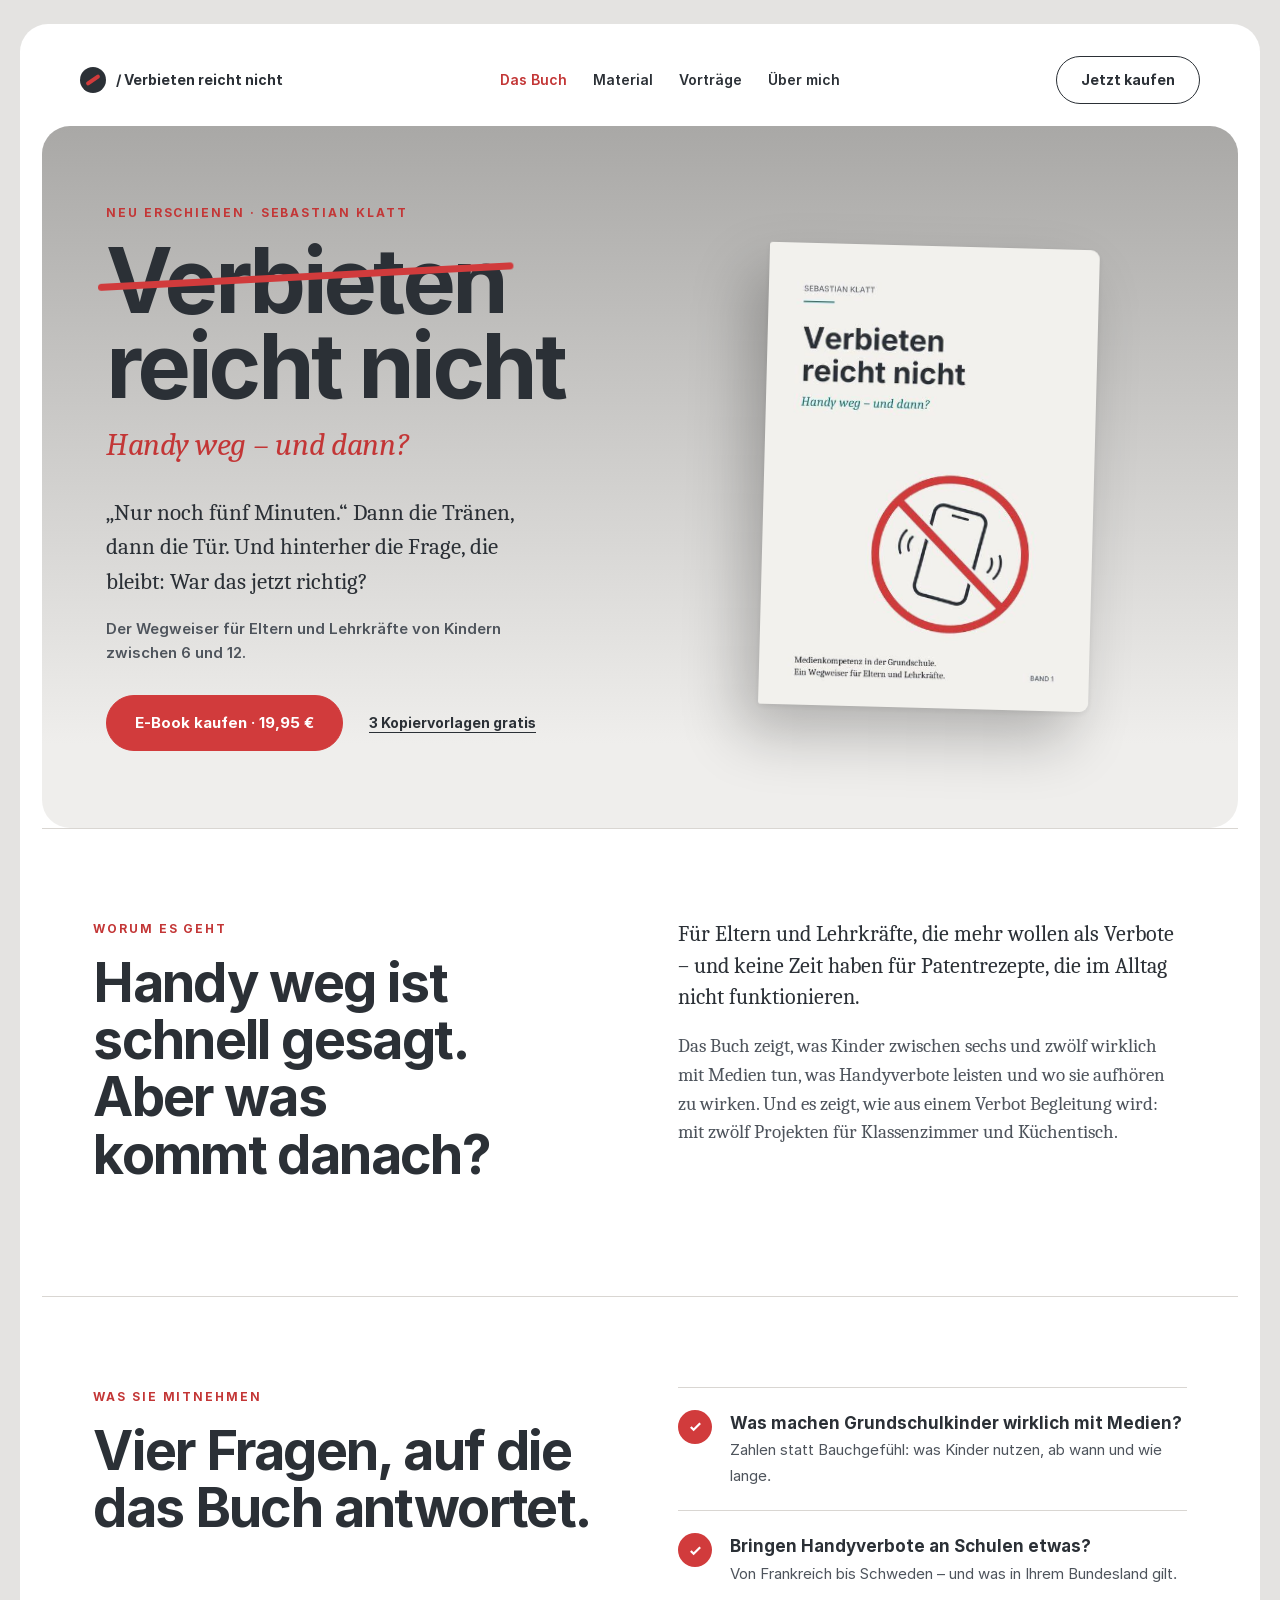
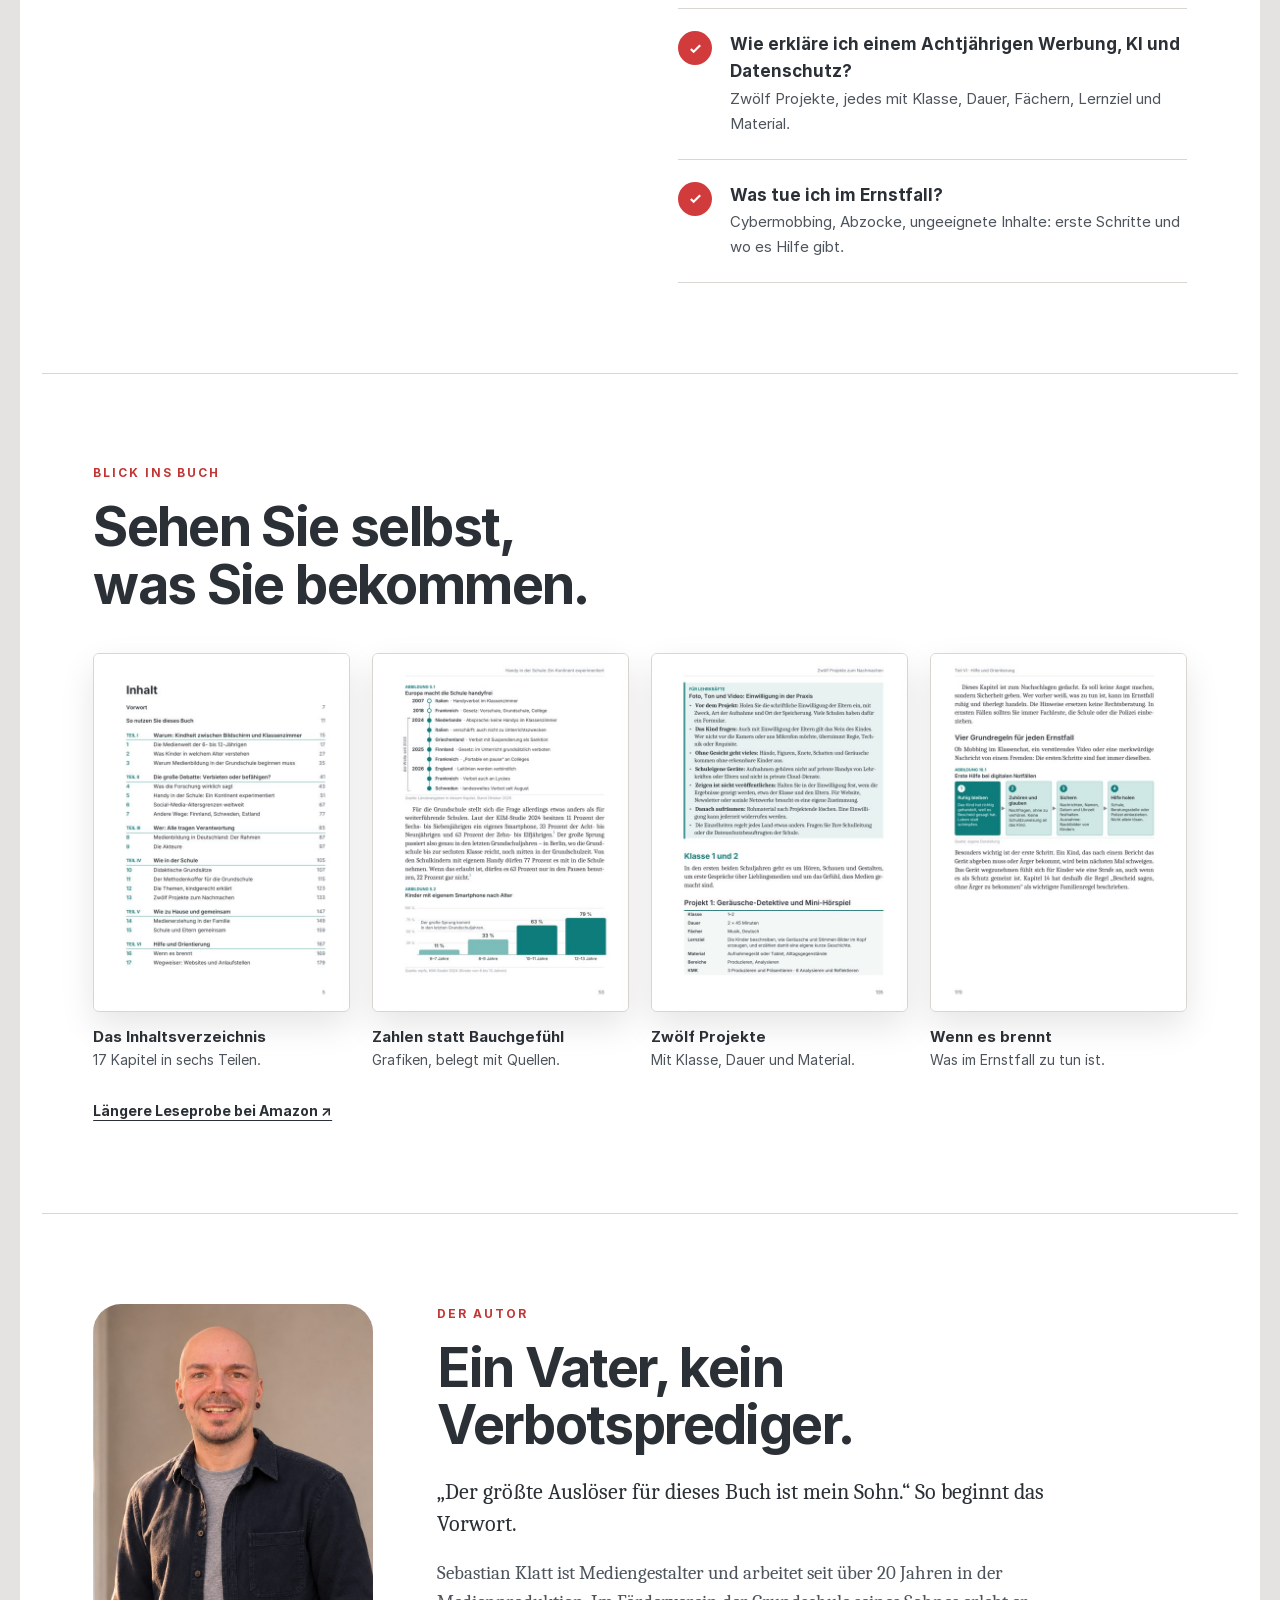
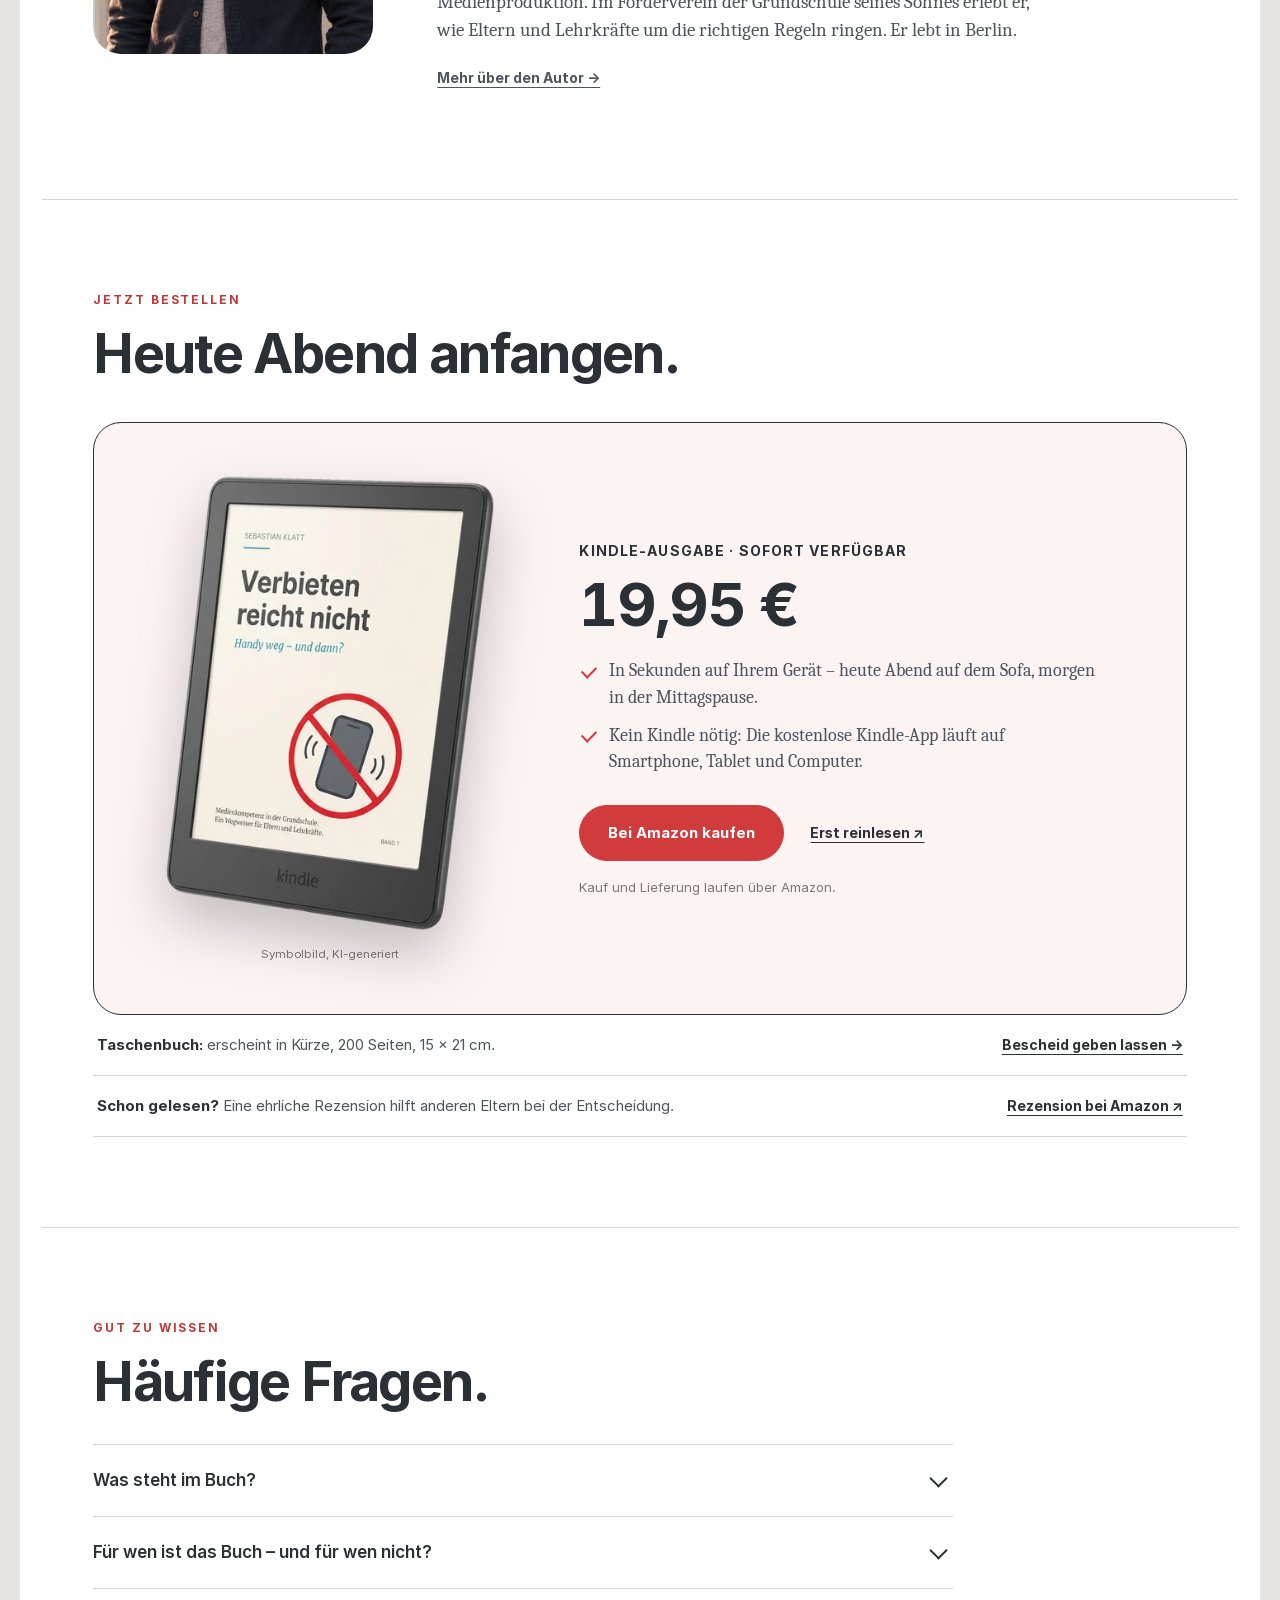
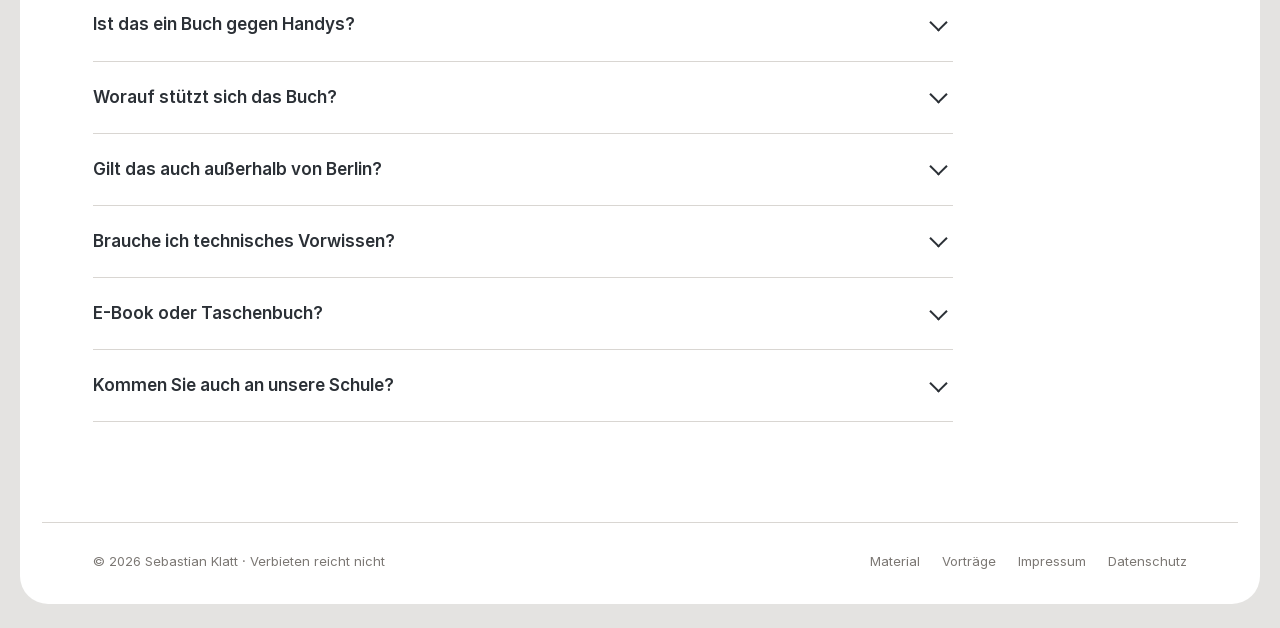
==== commit cb7a74f7: "Startseite auf sieben Abschnitte verdichtet, Kopfbereich nur mit Cover Co-Authored-By: Claude Opus 5" ====
--- a/site/index.html
+++ b/site/index.html
@@ -35,60 +35,23 @@
 <main id="inhalt">
 
   <header class="hero" id="top">
-    <div>
-      <div class="badge">
-        <div class="q" aria-hidden="true">&bdquo;</div>
-        <div><b>Neu erschienen · Band 1</b>
-          <span>von Sebastian Klatt · <a href="https://www.amazon.de/dp/B0HSCFY8J3">Leseprobe lesen ↗</a></span></div>
-      </div>
+    <div class="hero-text">
+      <p class="eyebrow">Neu erschienen · Sebastian Klatt</p>
       <h1><span class="strike">Verbieten</span><br>reicht nicht</h1>
       <p class="subtitle">Handy weg – und dann?</p>
-      <div class="lede">
-        <p>„Nur noch fünf Minuten.“ Dann die Tränen, dann die Tür. Und hinterher die Frage,
-        die bleibt: War das jetzt richtig?</p>
-        <div class="meta">
-          <span><b>Der Wegweiser für Eltern und Lehrkräfte</b> von Kindern zwischen 6 und 12</span>
-        </div>
-      </div>
+      <p class="hook">„Nur noch fünf Minuten.“ Dann die Tränen, dann die Tür. Und hinterher die Frage,
+      die bleibt: War das jetzt richtig?</p>
+      <p class="for">Der Wegweiser für Eltern und Lehrkräfte von Kindern zwischen 6 und 12.</p>
       <div class="hero-ctas">
         <a class="btn btn-accent btn-lg" href="https://www.amazon.de/dp/B0HSCFY8J3">E-Book kaufen · 19,95 €</a>
         <a class="textlink" href="/material/">3 Kopiervorlagen gratis</a>
       </div>
-      <ul class="assure">
-        <li><i><svg viewBox="0 0 16 16" fill="none" stroke="currentColor" stroke-width="2.4" aria-hidden="true"><path d="M3 8.5l3 3 7-7"/></svg></i>Sofort lesen – auf Kindle, Smartphone oder Tablet</li>
-        <li><i><svg viewBox="0 0 16 16" fill="none" stroke="currentColor" stroke-width="2.4" aria-hidden="true"><path d="M3 8.5l3 3 7-7"/></svg></i>111 Quellen, Stand Oktober 2026</li>
-      </ul>
-    </div>
-    <div class="stage" aria-label="Buchcover und Eckdaten">
-      <div class="block" aria-hidden="true"></div>
-      <div class="book"><img src="assets/img/cover.jpg" width="560" height="784"
-        alt="Buchcover: Verbieten reicht nicht – Handy weg, und dann?"></div>
-      <div class="chip c1"><i><svg viewBox="0 0 16 16" fill="none" stroke="currentColor" stroke-width="2.4" aria-hidden="true"><path d="M3 8.5l3 3 7-7"/></svg></i>Zwölf Projekte zum Nachmachen</div>
-      <div class="chip c2"><i><svg viewBox="0 0 16 16" fill="none" stroke="currentColor" stroke-width="2.4" aria-hidden="true"><path d="M3 8.5l3 3 7-7"/></svg></i>16 Bundesländer im Vergleich</div>
-      <div class="glass stat">
-        <div class="k">— Eigenes Smartphone</div>
-        <div class="v">63&thinsp;%</div>
-        <div class="d">der Zehn- bis Elf&shy;jährigen. Der Sprung passiert in der Grundschule.</div>
-        <div class="src">KIM-Studie 2024</div>
-      </div>
-      <div class="glass price">
-        <div class="fmt">Kindle-Ausgabe · sofort lesbar</div>
-        <div class="p">19,95 €</div>
-        <a class="btn btn-accent" href="https://www.amazon.de/dp/B0HSCFY8J3">Bei Amazon kaufen</a>
-        <div class="soon">Taschenbuch erscheint in Kürze</div>
-      </div>
+    </div>
+    <div class="hero-cover">
+      <img src="assets/img/cover.jpg" width="560" height="784"
+        alt="Buchcover: Verbieten reicht nicht – Handy weg, und dann?">
     </div>
   </header>
-
-  <div class="facts">
-    <span class="lbl">Auf einen Blick</span>
-    <span class="f">200 Seiten</span>
-    <span class="f">17 Kapitel</span>
-    <span class="f">12 Projekte</span>
-    <span class="f">21 Grafiken</span>
-    <span class="f">111 Quellen</span>
-    <span class="f">3 Kopiervorlagen</span>
-  </div>
 
   <section class="s" id="buch">
     <div class="split">
@@ -97,37 +60,20 @@
         <h2>Handy weg ist schnell gesagt. Aber was kommt danach?</h2>
       </div>
       <div class="prose">
-        <p class="big">Dieses Buch ist für Eltern und Lehrkräfte, die mehr wollen als Verbote –
-        und die keine Zeit haben für Patentrezepte, die im Alltag nicht funktionieren.</p>
-        <p>Es zeigt, was Kinder zwischen sechs und zwölf Jahren wirklich mit Medien tun. Nicht,
-        was wir vermuten. Es zeigt, was Handyverbote leisten und wo sie aufhören zu wirken –
-        in Europa und in allen 16 Bundesländern. Und es zeigt, wie aus einem Verbot Begleitung
-        wird: mit zwölf Projekten für Klassenzimmer und Küchentisch.</p>
-      </div>
-    </div>
-    <div class="theses">
-      <div class="thesis"><h3>Verbote schaffen Ruhe</h3><p>Sie sind sinnvoll, und sie geben
-      Grundschulkindern Zeit. Aber sie erklären nicht, warum die Grenze gilt.</p></div>
-      <div class="thesis"><h3>Wissen gibt Sicherheit</h3><p>Wer versteht, wie Medien funktionieren,
-      entscheidet auf der Grundlage von Fakten – auch dann, wenn niemand hinschaut.</p></div>
-      <div class="thesis"><h3>Begleitung statt Angst</h3><p>Kinder lernen den Umgang mit Medien
-      nicht von allein. Sie lernen ihn an der Seite von Erwachsenen.</p></div>
-    </div>
-  </section>
-
-  <figure class="photo-band">
-    <img src="assets/img/park-1600.jpg" srcset="assets/img/park-900.jpg 900w, assets/img/park-1600.jpg 1600w"
-      sizes="(max-width:760px) 100vw, 1200px" width="1600" height="893" loading="lazy"
-      alt="Das Buch lehnt an einer Parkbank, im Hintergrund spielen Kinder mit einer Erwachsenen">
-    <figcaption>Symbolbild, KI-generiert</figcaption>
-  </figure>
+        <p class="big">Für Eltern und Lehrkräfte, die mehr wollen als Verbote – und keine Zeit haben
+        für Patentrezepte, die im Alltag nicht funktionieren.</p>
+        <p>Das Buch zeigt, was Kinder zwischen sechs und zwölf wirklich mit Medien tun, was
+        Handyverbote leisten und wo sie aufhören zu wirken. Und es zeigt, wie aus einem Verbot
+        Begleitung wird: mit zwölf Projekten für Klassenzimmer und Küchentisch.</p>
+      </div>
+    </div>
+  </section>
 
   <section class="s" id="inhalt-buch">
     <div class="split">
       <div>
         <p class="eyebrow">Was Sie mitnehmen</p>
         <h2>Vier Fragen, auf die das Buch antwortet.</h2>
-        <a class="btn btn-accent" href="https://www.amazon.de/dp/B0HSCFY8J3">E-Book kaufen · 19,95 €</a>
       </div>
       <ul class="learn">
         <li><span class="x"><svg viewBox="0 0 16 16" fill="none" stroke="currentColor" stroke-width="2.4" aria-hidden="true"><path d="M3 8.5l3 3 7-7"/></svg></span><div><b>Was machen Grundschulkinder wirklich mit Medien?</b>
@@ -143,88 +89,23 @@
   </section>
 
   <section class="s" id="blick">
-    <div class="sec-head">
-      <div>
-        <p class="eyebrow">Blick ins Buch</p>
-        <h2>Sehen Sie selbst, was Sie bekommen.</h2>
-      </div>
-      <p>Vier Originalseiten, unverändert aus dem Buch. Antippen zum Vergrößern.</p>
-    </div>
+    <p class="eyebrow">Blick ins Buch</p>
+    <h2>Sehen Sie selbst, was Sie bekommen.</h2>
     <div class="pages">
       <a class="pg" href="assets/img/buch/seite-5.jpg"><img src="assets/img/buch/seite-5-klein.jpg"
         width="520" height="728" loading="lazy" alt="Buchseite 5: Inhaltsverzeichnis">
-        <span><b>Das Inhaltsverzeichnis</b>17 Kapitel in sechs Teilen – vom Warum bis zur Hilfe im Ernstfall.</span></a>
+        <span><b>Das Inhaltsverzeichnis</b>17 Kapitel in sechs Teilen.</span></a>
       <a class="pg" href="assets/img/buch/seite-53.jpg"><img src="assets/img/buch/seite-53-klein.jpg"
         width="520" height="728" loading="lazy" alt="Buchseite 53: Zeitstrahl der Handyregeln in Europa und Grafik zum Smartphonebesitz nach Alter">
-        <span><b>Zahlen statt Bauchgefühl</b>Grafiken und Ländervergleiche, belegt mit Quellen.</span></a>
+        <span><b>Zahlen statt Bauchgefühl</b>Grafiken, belegt mit Quellen.</span></a>
       <a class="pg" href="assets/img/buch/seite-135.jpg"><img src="assets/img/buch/seite-135-klein.jpg"
         width="520" height="728" loading="lazy" alt="Buchseite 135: Beginn der zwölf Projekte zum Nachmachen">
-        <span><b>Zwölf Projekte</b>Jedes mit Klasse, Dauer, Fächern, Lernziel und Material.</span></a>
+        <span><b>Zwölf Projekte</b>Mit Klasse, Dauer und Material.</span></a>
       <a class="pg" href="assets/img/buch/seite-170.jpg"><img src="assets/img/buch/seite-170-klein.jpg"
         width="520" height="728" loading="lazy" alt="Buchseite 170: Grundregeln für den Ernstfall">
-        <span><b>Wenn es brennt</b>Was im Ernstfall zu tun ist – Schritt für Schritt.</span></a>
-    </div>
-    <p class="center"><a class="btn btn-ghost" href="https://www.amazon.de/dp/B0HSCFY8J3">Längere Leseprobe bei Amazon ↗</a></p>
-  </section>
-
-  <section class="s" id="kapitel">
-    <p class="eyebrow">Inhalt</p>
-    <h2>Sechs Teile, 17 Kapitel, ein Weg.</h2>
-    <div class="toc">
-      <div class="part"><span class="no">Teil I</span><h3>Warum: Kindheit zwischen Bildschirm und Klassenzimmer</h3>
-        <ol start="1"><li>Die Medienwelt der 6- bis 12-Jährigen</li><li>Was Kinder in welchem Alter verstehen</li>
-        <li>Warum Medienbildung in der Grundschule beginnen muss</li></ol></div>
-      <div class="part"><span class="no">Teil II</span><h3>Die große Debatte: Verbieten oder befähigen?</h3>
-        <ol start="4"><li>Was die Forschung wirklich sagt</li><li>Handy in der Schule: Ein Kontinent experimentiert</li>
-        <li>Social-Media-Altersgrenzen weltweit</li><li>Andere Wege: Finnland, Schweden, Estland</li></ol></div>
-      <div class="part"><span class="no">Teil III</span><h3>Wer: Alle tragen Verantwortung</h3>
-        <ol start="8"><li>Medienbildung in Deutschland: Der Rahmen</li><li>Die Akteure</li></ol></div>
-      <div class="part"><span class="no">Teil IV</span><h3>Wie in der Schule</h3>
-        <ol start="10"><li>Didaktische Grundsätze</li><li>Der Methodenkoffer für die Grundschule</li>
-        <li>Die Themen, kindgerecht erklärt</li><li>Zwölf Projekte zum Nachmachen</li></ol></div>
-      <div class="part"><span class="no">Teil V</span><h3>Wie zu Hause und gemeinsam</h3>
-        <ol start="14"><li>Medienerziehung in der Familie</li><li>Schule und Eltern gemeinsam</li></ol></div>
-      <div class="part"><span class="no">Teil VI</span><h3>Hilfe und Orientierung</h3>
-        <ol start="16"><li>Wenn es brennt</li><li>Wegweiser: Websites und Anlaufstellen</li></ol></div>
-    </div>
-    <p class="toc-note">Dazu: Glossar, drei Kopiervorlagen und ein Quellenverzeichnis mit 111 Einträgen.</p>
-  </section>
-
-  <section class="s" id="quellen">
-    <div class="split">
-      <div>
-        <p class="eyebrow">Worauf es sich stützt</p>
-        <h2>111 Quellen. Belegt statt behauptet.</h2>
-      </div>
-      <div class="prose">
-        <p class="big">Die Zahlen im Buch sind mit ihren Quellen belegt. Im Anhang stehen alle
-        101 Studien, Berichte und Artikel und 10 Gesetzestexte – Stand Oktober 2026.</p>
-        <p>Darunter:</p>
-        <ul class="srcs">
-          <li>KIM-Studie 2024</li><li>JIM-Studie 2025</li><li>Bitkom</li>
-          <li>WHO Europa</li><li>OECD</li><li>The Lancet</li><li>Nature</li><li>The BMJ</li>
-          <li>Kultusministerkonferenz</li><li>Leitlinie der DGKJ</li>
-          <li>UN-Kinderrechtsausschuss</li><li>Bündnis gegen Cybermobbing</li>
-        </ul>
-      </div>
-    </div>
-  </section>
-
-  <section class="s" id="leseprobe">
-    <figure class="excerpt">
-      <blockquote>Ein Buch, das keine Angst macht, sondern Mut. Denn Wissen gibt Sicherheit.</blockquote>
-      <figcaption>Aus dem Vorwort</figcaption>
-      <div class="acts">
-        <a class="btn btn-ghost" href="https://www.amazon.de/dp/B0HSCFY8J3">Leseprobe bei Amazon ↗</a>
-      </div>
-    </figure>
-    <p class="eyebrow quotes-label">Sätze aus dem Buch</p>
-    <div class="quotes">
-      <blockquote class="quote"><p>Ein Kind, das an Zauberei glaubt, ist nicht naiv, sondern sieben.</p><cite>Kapitel 2</cite></blockquote>
-      <blockquote class="quote"><p>Eine Regel, die ein Erstklässler wiedergeben kann, ist eine gute Regel.</p><cite>Kapitel 5</cite></blockquote>
-      <blockquote class="quote"><p>Ein Kind, das ein Tablet flink entsperren und eine App öffnen kann, ist noch nicht medienkompetent.</p><cite>Kapitel 10</cite></blockquote>
-      <blockquote class="quote"><p>Kinder, die sich kontrolliert fühlen, suchen Wege, die Kontrolle zu umgehen.</p><cite>Kapitel 14</cite></blockquote>
-    </div>
+        <span><b>Wenn es brennt</b>Was im Ernstfall zu tun ist.</span></a>
+    </div>
+    <p class="pages-more"><a class="textlink" href="https://www.amazon.de/dp/B0HSCFY8J3">Längere Leseprobe bei Amazon ↗</a></p>
   </section>
 
   <section class="s" id="autor">
@@ -232,41 +113,13 @@
       <img class="portrait" src="assets/img/sebastian-klatt.jpg" width="720" height="900"
         loading="lazy" alt="Sebastian Klatt, Autor von „Verbieten reicht nicht“">
       <div class="prose">
-        <p class="eyebrow">Wer das geschrieben hat</p>
+        <p class="eyebrow">Der Autor</p>
         <h2>Ein Vater, kein Verbotsprediger.</h2>
-        <p class="big">„Der größte Auslöser für dieses Buch ist mein Sohn.“ So beginnt das Vorwort –
-        und so ist es auch entstanden: aus den Fragen eines Vaters, dessen Kind gerade in genau
-        diesem Alter ist.</p>
-        <p>Sebastian Klatt ist Mediengestalter Bild und Ton und arbeitet seit über 20 Jahren in der
-        Medienproduktion. Er weiß, wie Bilder und Clips gemacht werden, die Aufmerksamkeit binden
-        sollen. Im Förderverein der Grundschule seines Sohnes erlebt er, wie Eltern und Lehrkräfte
-        um die richtigen Regeln ringen. Er lebt in Berlin.</p>
+        <p class="big">„Der größte Auslöser für dieses Buch ist mein Sohn.“ So beginnt das Vorwort.</p>
+        <p>Sebastian Klatt ist Mediengestalter und arbeitet seit über 20 Jahren in der
+        Medienproduktion. Im Förderverein der Grundschule seines Sohnes erlebt er, wie Eltern und
+        Lehrkräfte um die richtigen Regeln ringen. Er lebt in Berlin.</p>
         <p><a class="textlink" href="/ueber-mich/">Mehr über den Autor →</a></p>
-      </div>
-    </div>
-  </section>
-
-  <section class="s" id="fuer-wen">
-    <p class="eyebrow">Ehrlich gesagt</p>
-    <h2>Für wen dieses Buch ist – und für wen nicht.</h2>
-    <div class="fit">
-      <div class="yes">
-        <h3>Das Buch ist für Sie, wenn …</h3>
-        <ul>
-          <li>Ihr Kind zwischen 6 und 12 ist und das erste Smartphone näher rückt.</li>
-          <li>Sie in der Grundschule unterrichten oder eine Klasse leiten.</li>
-          <li>Sie in Elternvertretung oder Förderverein über eine Handyregel mitreden.</li>
-          <li>Sie Gründe wollen statt Bauchgefühl.</li>
-        </ul>
-      </div>
-      <div class="no">
-        <h3>Eher nicht, wenn …</h3>
-        <ul>
-          <li>Sie ein Plädoyer gegen jede Bildschirmzeit suchen.</li>
-          <li>Sie ein schnelles Patentrezept erwarten.</li>
-          <li>Ihr Kind schon auf eine weiterführende Schule geht – der Schwerpunkt liegt auf der
-          Grundschulzeit.</li>
-        </ul>
       </div>
     </div>
   </section>
@@ -290,7 +143,6 @@
         <ul class="offer-points">
           <li>In Sekunden auf Ihrem Gerät – heute Abend auf dem Sofa, morgen in der Mittagspause.</li>
           <li>Kein Kindle nötig: Die kostenlose Kindle-App läuft auf Smartphone, Tablet und Computer.</li>
-          <li>Schriftgröße und Helligkeit stellen Sie selbst ein.</li>
         </ul>
         <div class="acts">
           <a class="btn btn-accent btn-lg" href="https://www.amazon.de/dp/B0HSCFY8J3">Bei Amazon kaufen</a>
@@ -299,79 +151,67 @@
         <p class="note">Kauf und Lieferung laufen über Amazon.</p>
       </div>
     </div>
-    <div class="cards cards-2">
-      <div class="card">
-        <p class="kicker">Taschenbuch</p>
-        <div class="p soon-p">In Kürze</div>
-        <p>200 Seiten, 15 × 21 cm. Mit den Kopiervorlagen zum Kopieren für Familie und Schule.</p>
-        <div class="acts"><a class="btn btn-ghost" href="mailto:kontakt@verbietenreichtnicht.de?subject=Bitte%20Bescheid%20geben%2C%20wenn%20das%20Taschenbuch%20erscheint">Bescheid geben lassen</a></div>
-        <span class="note">ISBN 9798165446795</span>
-      </div>
-      <div class="card">
-        <p class="kicker">Für Schule und Verein</p>
-        <div class="p">Vortrag</div>
-        <p>Ein Abend für Elternvertretung, Förderverein oder Kollegium.</p>
-        <div class="acts"><a class="btn btn-dark" href="/vortraege/">Mehr erfahren</a></div>
-        <span class="note">Berlin und Umgebung</span>
-      </div>
-    </div>
-    <p class="cards-note">Sammelbestellung für Schule oder Förderverein? Schreiben Sie an <a href="mailto:kontakt@verbietenreichtnicht.de">kontakt@verbietenreichtnicht.de</a>.</p>
-  </section>
-
-  <section class="s" id="stimmen">
-    <div class="voices">
-      <div>
-        <p class="eyebrow">Leserstimmen</p>
-        <h2>Ihre ehrliche Meinung zählt.</h2>
-        <p>Das Buch ist gerade erst erschienen. Leserstimmen sammle ich hier, sobald es sie gibt –
-        erfundene wird es auf dieser Seite nicht geben. Wenn Sie das Buch gelesen haben, hilft eine
-        kurze, ehrliche Rezension anderen Eltern und Lehrkräften bei der Entscheidung.</p>
-      </div>
-      <div class="acts">
-        <a class="btn btn-dark" href="https://www.amazon.de/dp/B0HSCFY8J3#customerReviews">Rezension bei Amazon schreiben ↗</a>
-        <a class="btn btn-ghost" href="mailto:kontakt@verbietenreichtnicht.de?subject=R%C3%BCckmeldung%20zum%20Buch">Mir direkt schreiben</a>
-      </div>
+    <div class="aside-row">
+      <p><b>Taschenbuch:</b> erscheint in Kürze, 200 Seiten, 15 × 21 cm.</p>
+      <a class="textlink" href="mailto:kontakt@verbietenreichtnicht.de?subject=Bitte%20Bescheid%20geben%2C%20wenn%20das%20Taschenbuch%20erscheint">Bescheid geben lassen →</a>
+    </div>
+    <div class="aside-row">
+      <p><b>Schon gelesen?</b> Eine ehrliche Rezension hilft anderen Eltern bei der Entscheidung.</p>
+      <a class="textlink" href="https://www.amazon.de/dp/B0HSCFY8J3#customerReviews">Rezension bei Amazon ↗</a>
     </div>
   </section>
 
   <section class="s" id="fragen">
-    <p class="eyebrow">Häufige Fragen</p>
-    <h2>Bevor Sie bestellen.</h2>
+    <p class="eyebrow">Gut zu wissen</p>
+    <h2>Häufige Fragen.</h2>
     <div class="faq">
-      <details><summary>Für welches Alter ist das Buch gedacht?</summary>
-        <p>Für Kinder im Grundschulalter, also etwa zwischen 6 und 12 Jahren. In Berlin dauert die
-        Grundschule sechs Jahre, deshalb reicht der Blick bis zur sechsten Klasse.</p></details>
+      <details><summary>Was steht im Buch?</summary>
+        <div class="ans">
+          <p>17 Kapitel in sechs Teilen, dazu ein Glossar, drei Kopiervorlagen und ein
+          Quellenverzeichnis.</p>
+          <dl class="toc-mini">
+            <dt>Teil I · Warum</dt><dd>Die Medienwelt der 6- bis 12-Jährigen · Was Kinder in welchem
+            Alter verstehen · Warum Medienbildung in der Grundschule beginnen muss</dd>
+            <dt>Teil II · Verbieten oder befähigen?</dt><dd>Was die Forschung wirklich sagt · Handy in
+            der Schule: Ein Kontinent experimentiert · Social-Media-Altersgrenzen weltweit · Andere
+            Wege: Finnland, Schweden, Estland</dd>
+            <dt>Teil III · Wer</dt><dd>Medienbildung in Deutschland: Der Rahmen · Die Akteure</dd>
+            <dt>Teil IV · Wie in der Schule</dt><dd>Didaktische Grundsätze · Der Methodenkoffer für
+            die Grundschule · Die Themen, kindgerecht erklärt · Zwölf Projekte zum Nachmachen</dd>
+            <dt>Teil V · Wie zu Hause</dt><dd>Medienerziehung in der Familie · Schule und Eltern
+            gemeinsam</dd>
+            <dt>Teil VI · Hilfe</dt><dd>Wenn es brennt · Wegweiser: Websites und Anlaufstellen</dd>
+          </dl>
+        </div></details>
+      <details><summary>Für wen ist das Buch – und für wen nicht?</summary>
+        <div class="ans"><p>Für Eltern von Kindern zwischen 6 und 12, für Lehrkräfte an der
+        Grundschule und für alle, die in Elternvertretung oder Förderverein über eine Handyregel
+        mitreden. Weniger passend ist es, wenn Sie ein Plädoyer gegen jede Bildschirmzeit oder ein
+        schnelles Patentrezept suchen – oder wenn Ihr Kind schon auf eine weiterführende Schule
+        geht.</p></div></details>
       <details><summary>Ist das ein Buch gegen Handys?</summary>
-        <p>Nein. Verbote können sinnvoll sein und Grundschulkindern Zeit geben. Das Buch zeigt, was
-        sie leisten, wo sie aufhören zu wirken – und wie aus einem Verbot Begleitung wird.</p></details>
+        <div class="ans"><p>Nein. Verbote können sinnvoll sein und Grundschulkindern Zeit geben.
+        Das Buch zeigt, was sie leisten, wo sie aufhören zu wirken – und wie aus einem Verbot
+        Begleitung wird.</p></div></details>
+      <details><summary>Worauf stützt sich das Buch?</summary>
+        <div class="ans"><p>Auf 111 Quellen, Stand Oktober 2026: 101 Studien, Berichte und Artikel
+        sowie 10 Gesetzestexte. Darunter die KIM- und die JIM-Studie, Bitkom, WHO Europa, OECD,
+        The Lancet, Nature, The BMJ, die Kultusministerkonferenz und die Leitlinie der
+        DGKJ.</p></div></details>
       <details><summary>Gilt das auch außerhalb von Berlin?</summary>
-        <p>Ja. Das Buch vergleicht alle 16 Bundesländer. Berlin ist Beispiel, nicht Maßstab: Die
-        Methoden und Projekte sind an kein Bundesland gebunden.</p></details>
+        <div class="ans"><p>Ja. Das Buch vergleicht alle 16 Bundesländer. Berlin ist Beispiel,
+        nicht Maßstab: Die Methoden und Projekte sind an kein Bundesland gebunden.</p></div></details>
       <details><summary>Brauche ich technisches Vorwissen?</summary>
-        <p>Nein. Kapitel 12 erklärt Werbung, Datenschutz und künstliche Intelligenz so, dass Sie es
-        einem Grundschulkind weitergeben können.</p></details>
+        <div class="ans"><p>Nein. Kapitel 12 erklärt Werbung, Datenschutz und künstliche
+        Intelligenz so, dass Sie es einem Grundschulkind weitergeben können.</p></div></details>
       <details><summary>E-Book oder Taschenbuch?</summary>
-        <p>Das E-Book gibt es jetzt sofort bei Amazon. Das Taschenbuch erscheint in Kürze und lohnt
-        sich, wenn Sie die Kopiervorlagen aus dem Anhang kopieren möchten. Die drei Vorlagen gibt es
-        schon jetzt <a href="/material/">kostenlos als PDF</a>.</p></details>
-      <details><summary>Wie aktuell ist das Buch?</summary>
-        <p>Stand der Recherche ist Oktober 2026. Das Quellenverzeichnis nennt 111 Studien, Berichte
-        und Gesetzestexte, darunter KIM- und JIM-Studie, WHO und Kultusministerkonferenz.</p></details>
+        <div class="ans"><p>Das E-Book gibt es jetzt sofort bei Amazon. Das Taschenbuch erscheint
+        in Kürze und lohnt sich, wenn Sie die Kopiervorlagen aus dem Anhang kopieren möchten. Die
+        drei Vorlagen gibt es schon jetzt <a href="/material/">kostenlos als PDF</a>.</p></div></details>
       <details><summary>Kommen Sie auch an unsere Schule?</summary>
-        <p>Ja, für Elternabende, Fördervereine und Kollegien in Berlin und Umgebung.
-        <a href="/vortraege/">Mehr zu den Vorträgen</a>.</p></details>
-    </div>
-  </section>
-
-  <section class="s" id="kontakt">
-    <div class="contact">
-      <div>
-        <h2>Vortrag, Elternabend oder Interview?</h2>
-        <p>Für Veranstaltungen an Schulen, Presseanfragen und Rezensionsexemplare.</p>
-      </div>
-      <div class="mail">
-        <code><a href="mailto:kontakt@verbietenreichtnicht.de">kontakt@verbietenreichtnicht.de</a></code>
-      </div>
+        <div class="ans"><p>Ja, für Elternabende, Fördervereine und Kollegien in Berlin und
+        Umgebung: <a href="/vortraege/">mehr zu den Vorträgen</a>. Für Sammelbestellungen,
+        Presse und Rezensionsexemplare schreiben Sie an <a href="mailto:kontakt@verbietenreichtnicht.de">kontakt@verbietenreichtnicht.de</a>.</p></div></details>
     </div>
   </section>
 
--- a/site/assets/css/site.css
+++ b/site/assets/css/site.css
@@ -8,7 +8,6 @@
 @font-face{font-family:Inter;src:url(../fonts/inter-700.woff2) format("woff2");font-weight:700;font-style:normal;font-display:swap}
 @font-face{font-family:Caladea;src:url(../fonts/caladea-400.woff2) format("woff2");font-weight:400;font-style:normal;font-display:swap}
 @font-face{font-family:Caladea;src:url(../fonts/caladea-400-italic.woff2) format("woff2");font-weight:400;font-style:italic;font-display:swap}
-
 
 :root{
   --canvas:#e4e3e1; --sheet:#fff; --hero-top:#a9a8a6; --hero-bot:#efeeec;
@@ -56,49 +55,19 @@
 .hero{border-radius:var(--r-lg);background:linear-gradient(180deg,var(--hero-top),var(--hero-bot) 88%);
   padding:clamp(28px,6vw,80px) clamp(20px,5vw,72px);display:grid;grid-template-columns:1.1fr 1fr;gap:40px;align-items:center}
 .hero>*{min-width:0}
-.badge{display:flex;align-items:center;gap:14px}
-.badge .q{width:46px;height:46px;border-radius:50%;background:var(--ink);color:var(--sheet);display:grid;place-items:center;font-family:var(--serif);font-size:34px;line-height:1;padding-top:12px;flex:none}
-.badge b{display:block;font-family:var(--sans);font-size:17px;font-weight:600;line-height:1.2}
-.badge span{font-size:14px;color:var(--ink-soft)}
-.badge a{font-weight:700}
-h1{font-family:var(--sans);font-weight:700;font-size:clamp(46px,7.4vw,104px);line-height:.95;letter-spacing:-.04em;margin:34px 0 10px;text-wrap:balance}
+h1{font-family:var(--sans);font-weight:700;font-size:clamp(44px,7vw,96px);line-height:.95;letter-spacing:-.04em;margin:6px 0 10px;text-wrap:balance}
 h1 .strike{position:relative;display:inline-block}
 h1 .strike::after{content:"";position:absolute;left:-2%;right:-2%;top:54%;height:.075em;background:var(--accent);transform:rotate(-3deg);border-radius:4px;animation:strike .9s .3s cubic-bezier(.6,0,.2,1) both;transform-origin:left}
 @keyframes strike{from{transform:rotate(-3deg) scaleX(0)}to{transform:rotate(-3deg) scaleX(1)}}
-.subtitle{font-family:var(--serif);font-style:italic;font-size:clamp(21px,2.5vw,32px);font-weight:400;color:var(--accent-text);margin:0 0 30px;letter-spacing:-.01em}
-.lede{border-top:1px solid color-mix(in srgb,var(--ink) 18%,transparent);border-bottom:1px solid color-mix(in srgb,var(--ink) 18%,transparent);padding:24px 0}
-.lede p{font-family:var(--serif);font-size:clamp(19px,1.9vw,23px);line-height:1.5;margin:0 0 20px;max-width:36ch;color:var(--ink)}
-.meta{display:flex;gap:18px;align-items:center;font-size:14px;color:var(--ink-soft);flex-wrap:wrap}
-.meta b{color:var(--ink)}
+.subtitle{font-family:var(--serif);font-style:italic;font-size:clamp(21px,2.5vw,32px);font-weight:400;color:var(--accent-text);margin:0 0 26px;letter-spacing:-.01em}
+.hook{font-family:var(--serif);font-size:clamp(19px,1.9vw,23px);line-height:1.5;margin:0;max-width:34ch;color:var(--ink)}
+.for{margin:18px 0 0;font-size:15px;font-weight:600;color:var(--ink-soft);max-width:40ch}
 .hero-ctas{display:flex;gap:26px;align-items:center;margin-top:30px;flex-wrap:wrap}
 .textlink{font-weight:700;font-size:14px;text-underline-offset:4px}
 
-.stage{position:relative;min-height:560px}
-.block{position:absolute;left:14%;top:0;bottom:0;width:58%;background:var(--ink);border-radius:34px;overflow:hidden}
-.block::before{content:"";position:absolute;inset:auto -30% -40% -30%;height:70%;background:radial-gradient(closest-side,rgba(255,255,255,.28),transparent)}
-.book{position:absolute;left:30%;top:5%;width:min(232px,42%);transform:perspective(1200px) rotateY(-16deg) rotateZ(-2deg);
-  border-radius:3px 9px 9px 3px;box-shadow:-24px 34px 60px rgba(0,0,0,.35);transition:transform .5s}
-.book:hover{transform:perspective(1200px) rotateY(-6deg) rotateZ(-1deg)}
-.book img{display:block;width:100%;height:auto;border-radius:3px 9px 9px 3px}
-.book::before{content:"";position:absolute;left:0;top:0;bottom:0;width:6%;background:linear-gradient(90deg,rgba(255,255,255,.22),rgba(0,0,0,.28));border-radius:3px 0 0 3px;z-index:2}
-.chip{position:absolute;display:flex;align-items:center;gap:10px;background:var(--chip);color:var(--ink);border-radius:999px;padding:11px 20px 11px 12px;font-size:14px;font-weight:600;box-shadow:0 12px 30px rgba(0,0,0,.12);white-space:nowrap}
-.chip i{width:24px;height:24px;border-radius:7px;display:grid;place-items:center;flex:none}
-.chip i svg{width:13px;height:13px}
-.c1{left:-7%;top:56%}.c1 i{background:var(--accent);color:#fff}
-.c2{left:-11%;top:68%}.c2 i{background:var(--ink);color:var(--sheet)}
-.glass{position:absolute;background:var(--glass);backdrop-filter:blur(14px);-webkit-backdrop-filter:blur(14px);border:1px solid rgba(255,255,255,.35);border-radius:22px;padding:20px 22px;color:var(--ink)}
-.stat{right:0;top:3%;width:200px}
-.stat .k{font-size:11px;letter-spacing:.12em;text-transform:uppercase;font-weight:700}
-.stat .v{font-family:var(--sans);font-size:50px;font-weight:700;font-variant-numeric:tabular-nums;line-height:1;margin:14px 0 6px;letter-spacing:-.02em}
-.stat .d{font-size:14px;color:var(--ink-soft);line-height:1.35}
-.price{right:-2%;bottom:4%;width:min(290px,70%);display:grid;gap:10px}
-.price .fmt{font-size:13px;color:var(--ink-soft)}
-.price .p{font-family:var(--sans);font-size:32px;font-weight:700;line-height:1;font-variant-numeric:tabular-nums}
-.price .btn{justify-content:center;padding:11px 18px}
-
-.facts{display:flex;align-items:center;justify-content:space-between;gap:20px 36px;flex-wrap:wrap;padding:30px clamp(8px,4vw,64px) 20px}
-.facts .lbl{font-size:12px;letter-spacing:.14em;text-transform:uppercase;color:var(--muted);font-weight:700}
-.facts .f{font-family:var(--sans);font-size:clamp(16px,1.8vw,21px);font-weight:600;color:var(--ink-soft)}
+.hero-cover{display:flex;justify-content:center}
+.hero-cover img{display:block;width:100%;max-width:330px;height:auto;border-radius:3px 9px 9px 3px;
+  box-shadow:-18px 30px 60px rgba(0,0,0,.24),0 2px 6px rgba(0,0,0,.08);transform:rotate(1.5deg)}
 
 /* Seitenkopf der Unterseiten */
 .pagehead{padding:clamp(34px,6vw,76px) clamp(8px,4vw,64px) clamp(26px,4vw,44px)}
@@ -129,18 +98,6 @@
 .learn b{display:block;font-size:17px}
 .learn span{color:var(--ink-soft);font-size:15px}
 
-.excerpt{background:var(--ink);color:#f2efea;border-radius:var(--r-lg);padding:clamp(36px,7vw,96px);position:relative;overflow:hidden}
-.excerpt::before{content:"\201E";position:absolute;right:4%;top:-18%;font-family:var(--serif);font-size:clamp(220px,30vw,420px);color:var(--accent);line-height:1;opacity:.9}
-.excerpt blockquote{margin:0;font-family:var(--serif);font-style:italic;font-size:clamp(24px,3.1vw,40px);line-height:1.22;letter-spacing:-.015em;max-width:26ch;position:relative}
-.excerpt figcaption{margin-top:28px;font-size:14px;opacity:.7;position:relative}
-.excerpt .acts{display:flex;gap:14px;flex-wrap:wrap;margin-top:30px;position:relative}
-.excerpt .btn{border-color:#f2efea;color:#f2efea}
-
-.quotes{display:grid;grid-template-columns:repeat(2,1fr);gap:24px;margin-top:40px}
-.quote{border-left:3px solid var(--accent);padding:4px 0 4px 22px}
-.quote p{font-family:var(--serif);font-style:italic;font-size:22px;line-height:1.3;margin:0 0 10px}
-.quote cite{font-style:normal;font-size:13px;color:var(--muted)}
-
 .cards{display:grid;grid-template-columns:repeat(3,1fr);gap:18px;margin-top:40px}
 .card{border:1px solid var(--line);border-radius:var(--r-md);padding:28px;display:flex;flex-direction:column;gap:12px}
 .card h3{margin:0}
@@ -168,78 +125,22 @@
 
 @media (max-width:980px){
   .hero{grid-template-columns:1fr}
-  .stage{min-height:520px;max-width:560px;width:100%;margin:0 auto}
   .links{display:none}
   .nav-cta{margin-left:auto}
 }
 @media (max-width:760px){
-  .split,.author,.quotes{grid-template-columns:1fr}
+  .split{grid-template-columns:1fr}
   .theses,.cards{grid-template-columns:1fr}
-  .portrait{max-width:260px}
-}
-@media (max-width:520px){
-  .stage{min-height:650px}
-  .block{left:6%;width:72%;bottom:150px}
-  .book{left:4%;top:5%;width:50%}
-  .c1{left:0;top:51%}.c2{left:0;top:60%}
-  .stat{width:46%;padding:14px 16px;top:5%;right:0}
-  .stat .v{font-size:36px}
-  .price{right:0;left:0;width:auto;bottom:0}
-  .chip{font-size:13px;padding:9px 14px 9px 10px}
 }
 /* ---- Verkaufsbausteine Startseite ---- */
 .btn-lg{padding:15px 28px;font-size:15px}
-.assure{list-style:none;padding:0;margin:18px 0 0;display:flex;flex-wrap:wrap;gap:8px 22px;font-size:13.5px;color:var(--ink-soft)}
-.assure li{display:flex;align-items:center;gap:8px}
-.assure i{width:18px;height:18px;border-radius:50%;background:var(--ink);color:var(--sheet);display:grid;place-items:center;flex:none}
-.assure i svg{width:10px;height:10px}
-.stat .src{margin-top:10px;font-size:11px;letter-spacing:.06em;text-transform:uppercase;color:var(--muted);font-weight:600}
-.price .soon{font-size:12.5px;color:var(--ink-soft);text-align:center}
-
-.sec-head{display:flex;justify-content:space-between;align-items:end;gap:18px 40px;flex-wrap:wrap}
-.sec-head h2{margin-bottom:0}
-.sec-head>p{margin:0 0 6px;color:var(--ink-soft);font-size:15px;max-width:34ch}
+
 .pages{display:grid;grid-template-columns:repeat(4,1fr);gap:22px;margin-top:40px}
 .pg{display:flex;flex-direction:column;gap:14px;text-decoration:none}
 .pg img{width:100%;height:auto;display:block;border-radius:6px;border:1px solid var(--line);box-shadow:0 14px 34px rgba(0,0,0,.10);transition:transform .25s,box-shadow .25s;background:#fff}
 .pg:hover img{transform:translateY(-4px);box-shadow:0 20px 44px rgba(0,0,0,.16)}
 .pg span{font-size:14px;color:var(--ink-soft);line-height:1.45}
 .pg b{display:block;color:var(--ink);font-size:15px;margin-bottom:2px}
-.center{text-align:center;margin:40px 0 0}
-
-.toc{display:grid;grid-template-columns:repeat(3,1fr);gap:34px 30px;margin-top:40px}
-.part{border-top:2px solid var(--ink);padding-top:16px}
-.part .no{font-size:12px;letter-spacing:.14em;text-transform:uppercase;font-weight:700;color:var(--accent-text)}
-.part h3{font-size:18px;margin:8px 0 12px;line-height:1.25}
-.part ol{margin:0;padding-left:1.5em;font-family:var(--serif);font-size:17px;color:var(--ink-soft)}
-.part li{margin-bottom:5px;padding-left:.2em}
-.part li::marker{font-family:var(--sans);font-weight:600;font-size:13px;color:var(--muted)}
-.toc-note{margin:34px 0 0;color:var(--ink-soft);font-size:15px}
-
-.srcs{list-style:none;padding:0!important;display:flex;flex-wrap:wrap;gap:8px}
-.srcs li{margin:0!important;font-family:var(--sans);font-size:13.5px;font-weight:600;color:var(--ink);background:var(--hero-bot);border:1px solid var(--line);border-radius:999px;padding:7px 14px}
-.quotes-label{margin-top:56px}
-.quotes-label+.quotes{margin-top:18px}
-
-.fit{display:grid;grid-template-columns:1fr 1fr;gap:20px;margin-top:36px}
-.fit>div{border-radius:var(--r-md);padding:30px}
-.fit .yes{background:#faf2f1;background:color-mix(in srgb,var(--accent) 6%,var(--sheet));border:1.5px solid var(--ink)}
-.fit .no{border:1px solid var(--line)}
-.fit h3{font-size:18px;margin-bottom:16px}
-.fit ul{margin:0;padding:0;list-style:none;display:grid;gap:12px}
-.fit li{position:relative;padding-left:28px;font-family:var(--serif);font-size:18px;line-height:1.45;color:var(--ink-soft)}
-.fit .yes li::before{content:"";position:absolute;left:2px;top:.45em;width:12px;height:7px;border-left:2.5px solid var(--accent);border-bottom:2.5px solid var(--accent);transform:rotate(-45deg)}
-.fit .no li::before{content:"";position:absolute;left:2px;top:.7em;width:13px;height:2.5px;background:var(--muted);border-radius:2px}
-
-.card .p.soon-p{font-size:30px;color:var(--ink-soft)}
-.cards-note{margin:22px 0 0;font-size:14px;color:var(--ink-soft)}
-.cards-note a{font-weight:700}
-
-.voices{display:grid;grid-template-columns:1.4fr 1fr;gap:28px 56px;align-items:center;border:1px dashed color-mix(in srgb,var(--ink) 35%,transparent);border-radius:var(--r-lg);padding:clamp(28px,5vw,56px)}
-.voices h2{font-size:clamp(28px,3.4vw,42px)}
-.voices p{margin:0;color:var(--ink-soft);font-family:var(--serif);font-size:18px;line-height:1.55;max-width:56ch}
-.voices .acts{display:flex;flex-direction:column;gap:10px}
-.voices .btn{justify-content:center}
 
 .faq{margin-top:34px;border-top:1px solid var(--line);max-width:860px}
 .faq details{border-bottom:1px solid var(--line)}
@@ -247,13 +148,12 @@
 .faq summary::-webkit-details-marker{display:none}
 .faq summary::after{content:"";position:absolute;right:8px;top:50%;width:11px;height:11px;border-right:2px solid var(--ink);border-bottom:2px solid var(--ink);transform:translateY(-70%) rotate(45deg);transition:transform .2s}
 .faq details[open] summary::after{transform:translateY(-30%) rotate(-135deg)}
-.faq details p{margin:0 0 22px;color:var(--ink-soft);font-family:var(--serif);font-size:18px;line-height:1.55;max-width:66ch}
+.faq .ans{padding:0 0 22px}
+.faq .ans p{margin:0 0 14px;color:var(--ink-soft);font-family:var(--serif);font-size:18px;line-height:1.55;max-width:66ch}
 .faq details a{font-weight:600}
-
-/* ---- Fotos ---- */
-.photo-band{margin:0 0 clamp(36px,5vw,64px);padding:0 clamp(18px,4vw,48px)}
-.photo-band img{display:block;width:100%;height:auto;border-radius:var(--r-lg);background:var(--hero-bot)}
-.photo-band figcaption{margin-top:8px;font-size:11.5px;color:var(--muted);text-align:right}
+.toc-mini{margin:6px 0 0;display:grid;gap:14px;max-width:66ch}
+.toc-mini dt{font-size:13px;letter-spacing:.06em;text-transform:uppercase;font-weight:700;color:var(--accent-text)}
+.toc-mini dd{margin:3px 0 0;font-family:var(--serif);font-size:17px;line-height:1.45;color:var(--ink-soft)}
 
 /* ---- Hauptangebot im Kaufbereich ---- */
 .offer{display:grid;grid-template-columns:minmax(0,.8fr) minmax(0,1.2fr);gap:clamp(24px,5vw,64px);align-items:center;
@@ -271,11 +171,9 @@
 .offer .acts{display:flex;flex-wrap:wrap;align-items:center;gap:14px 26px;margin-top:30px}
 .offer .textlink{font-size:14px}
 .offer .note{margin:16px 0 0;font-size:13px;color:var(--muted)}
-.cards-2{grid-template-columns:1fr 1fr;margin-top:18px}
 @media (max-width:760px){
   .offer{grid-template-columns:1fr;text-align:left}
   .offer-img img{max-width:230px}
-  .cards-2{grid-template-columns:1fr}
 }
 
 /* ---- Verweis aufs Buch auf Unterseiten ---- */
@@ -287,8 +185,28 @@
 .upsell .textlink{font-family:var(--sans);font-size:14px}
 @media (max-width:760px){.upsell{grid-template-columns:1fr}.upsell-cover img{max-width:170px}}
 
+/* ---- Schlanke Startseite ---- */
+.pages-more{margin:28px 0 0}
+.aside-row{display:flex;justify-content:space-between;align-items:baseline;gap:8px 24px;flex-wrap:wrap;
+  padding:18px 4px;border-bottom:1px solid var(--line);font-size:15px}
+.aside-row:first-of-type{margin-top:22px}
+.aside-row p{margin:0;color:var(--ink-soft)}
+.aside-row b{color:var(--ink)}
+@media (max-width:980px){
+  .hero{gap:34px}
+  .hero-cover img{max-width:220px}
+}
+@media (max-width:760px){
+  .author{grid-template-columns:1fr;gap:22px}
+  .author .portrait{width:132px;border-radius:var(--r-md)}
+  .pages{display:flex;overflow-x:auto;scroll-snap-type:x mandatory;gap:14px;margin-left:-4px;padding:4px 4px 10px;
+    -webkit-overflow-scrolling:touch;scrollbar-width:none}
+  .pages::-webkit-scrollbar{display:none}
+  .pg{flex:0 0 64%;scroll-snap-align:start}
+}
+
 /* Ueberzeilen und Textlinks behalten ihre Gestalt auch innerhalb von Lesetext-Bloecken */
-.prose p.eyebrow,.voices p.eyebrow{font-family:var(--sans);font-size:12px;line-height:1.6;color:var(--accent-text);margin:0 0 16px;max-width:none}
+.prose p.eyebrow{font-family:var(--sans);font-size:12px;line-height:1.6;color:var(--accent-text);margin:0 0 16px;max-width:none}
 .prose .textlink{font-family:var(--sans);font-size:14px}
 
 .buybar{display:none}
@@ -302,12 +220,9 @@
   .buybar b{margin-right:6px}
   .buybar .btn{padding:11px 18px;white-space:nowrap}
   body:has(.buybar) footer.main{padding-bottom:90px}
-  .pages{grid-template-columns:1fr 1fr;gap:18px}
-  .toc,.fit,.voices{grid-template-columns:1fr}
 }
 @media (min-width:761px) and (max-width:980px){
   .pages{grid-template-columns:1fr 1fr}
-  .toc{grid-template-columns:1fr 1fr}
 }
 
 @media (prefers-reduced-motion:reduce){*{animation:none!important;transition:none!important}}
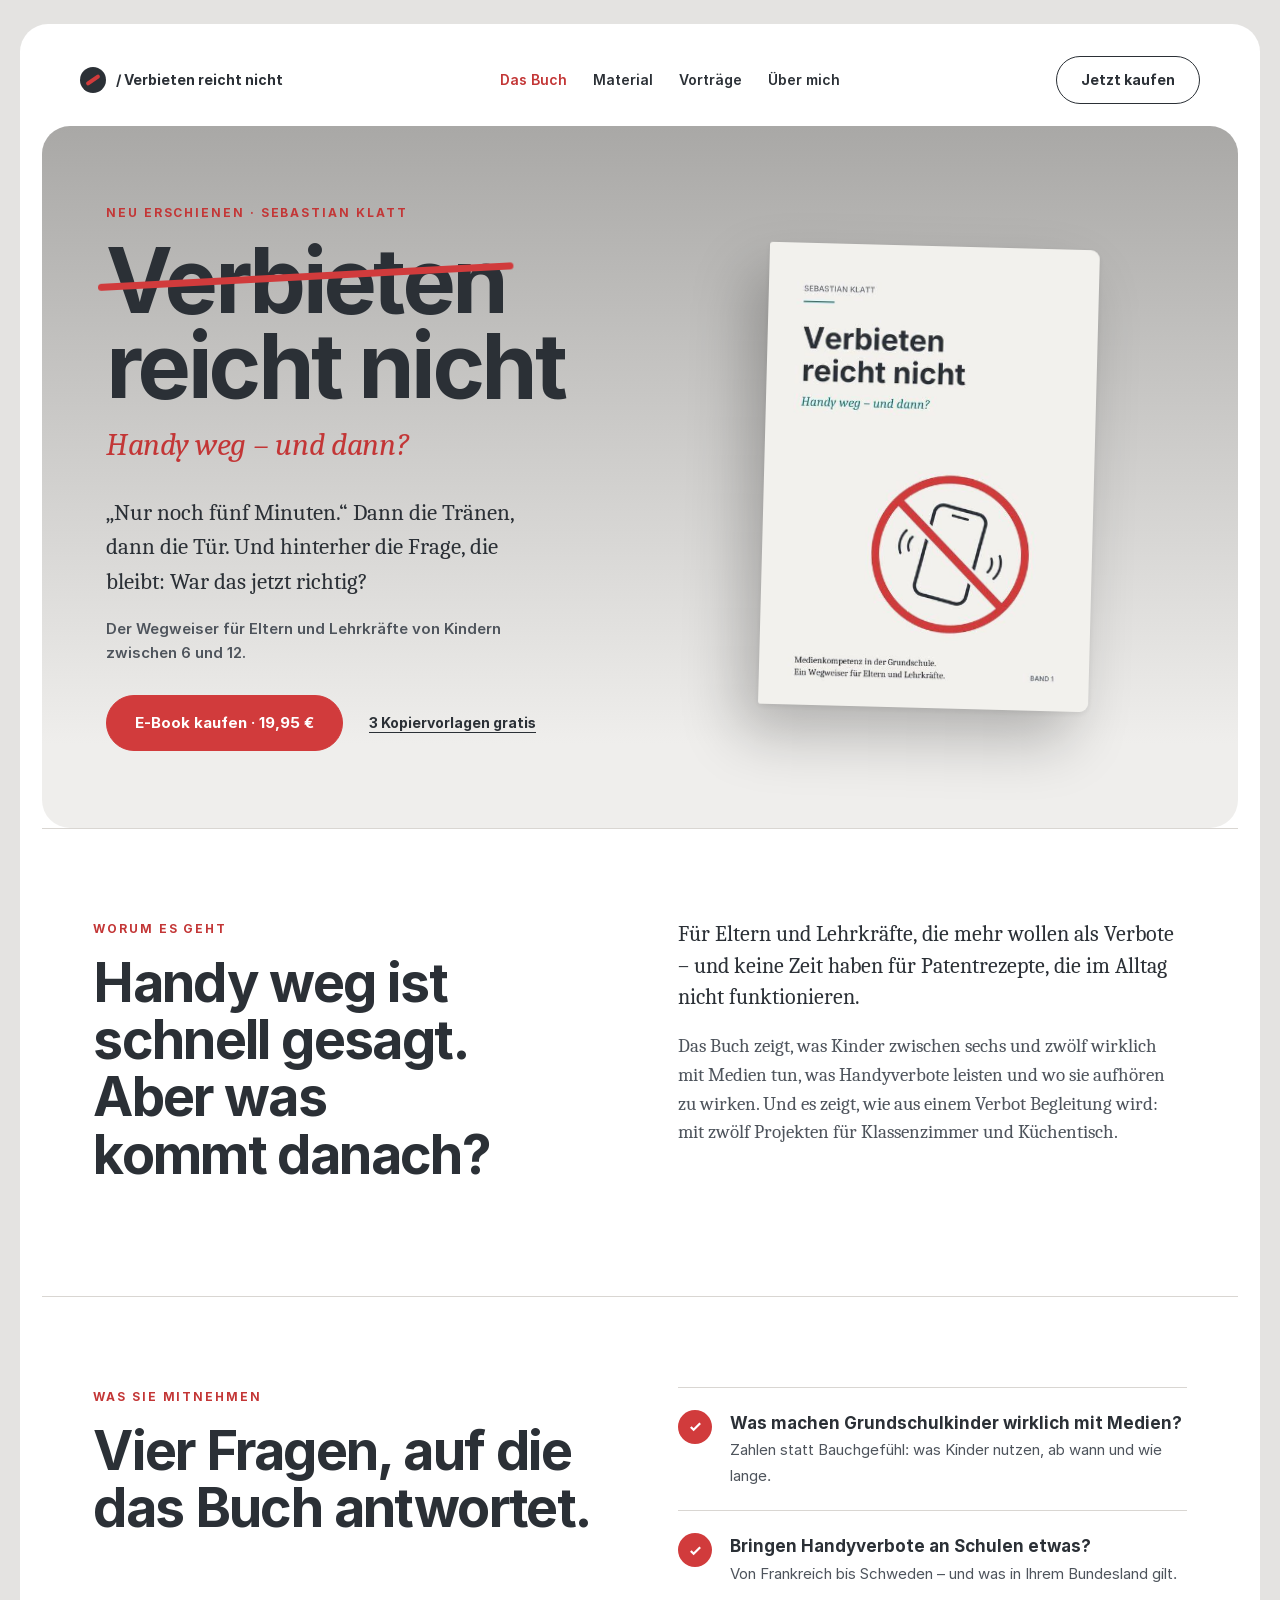
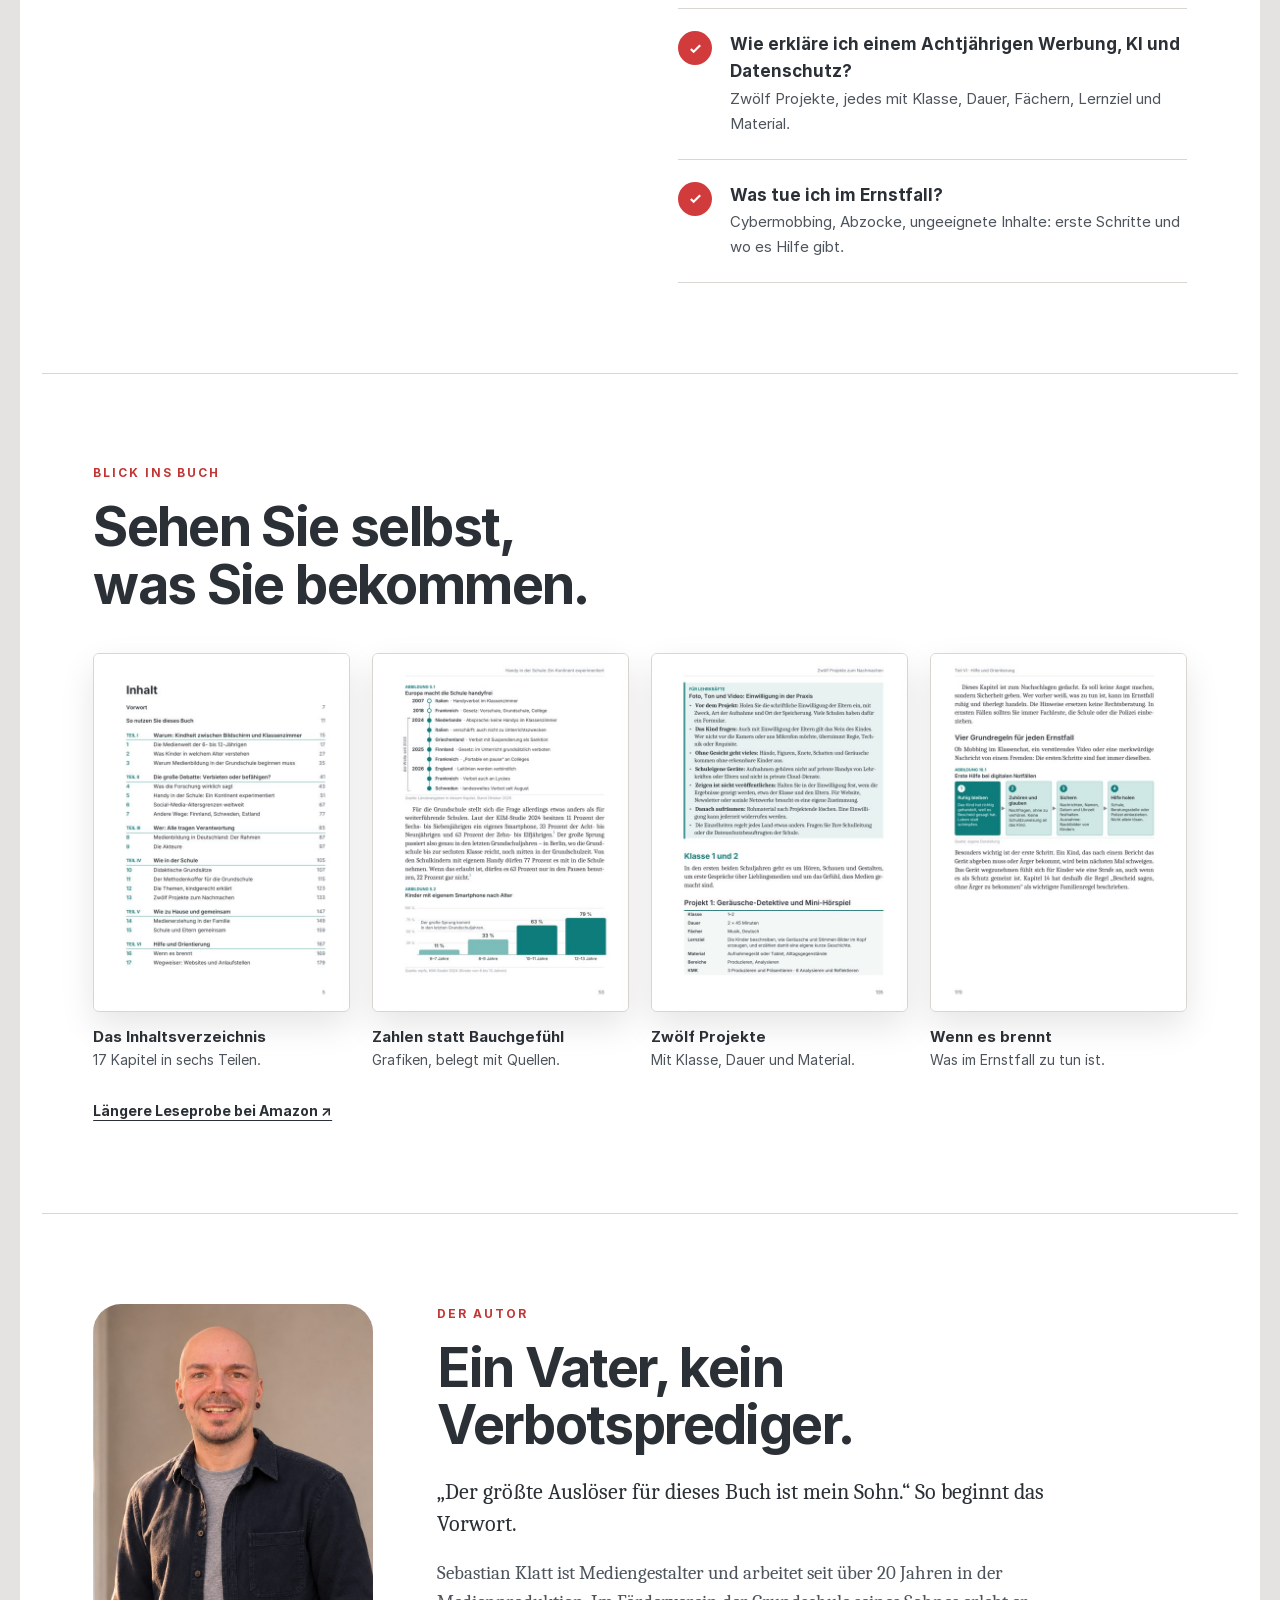
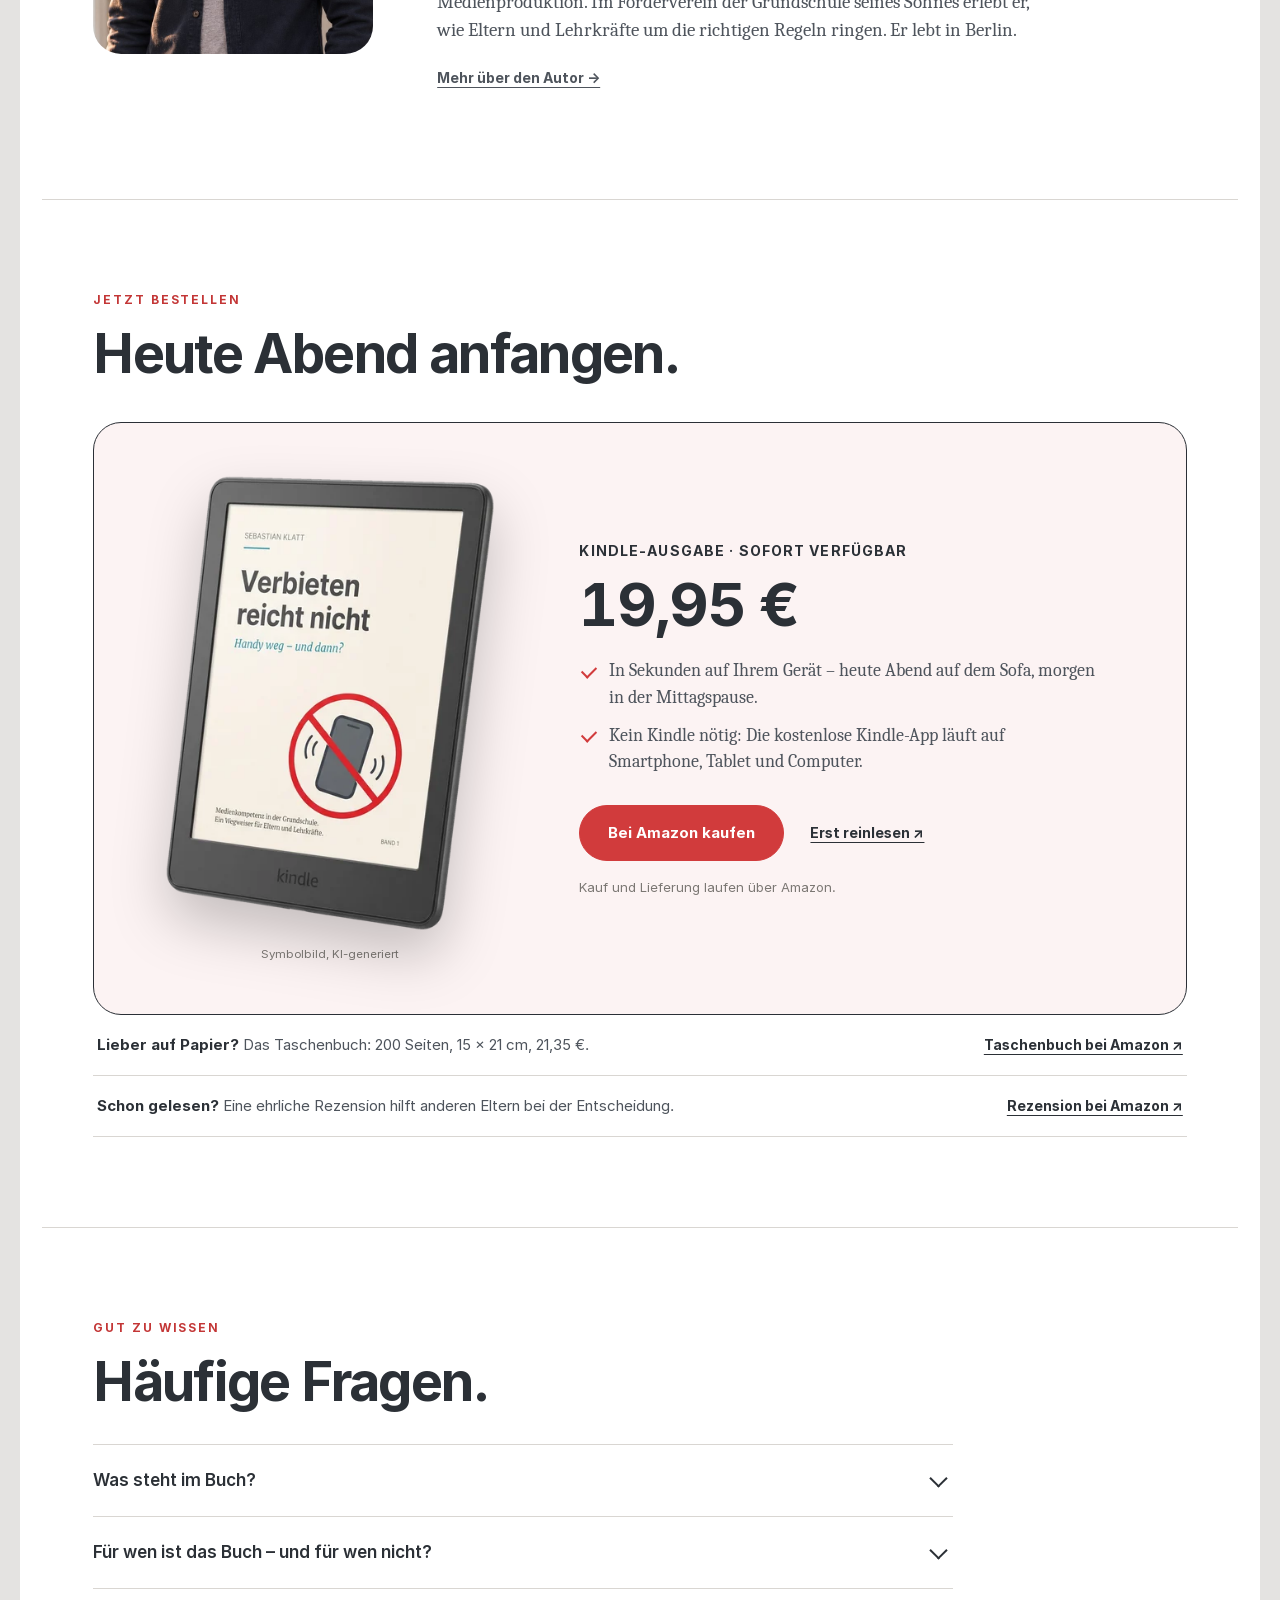
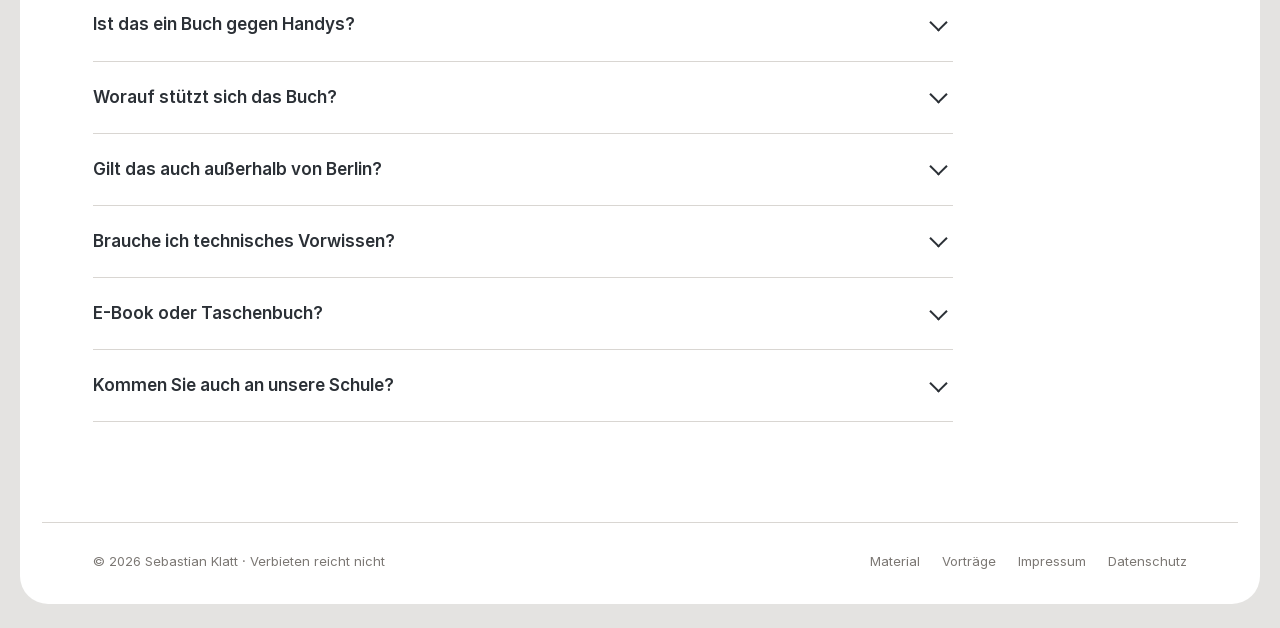
==== commit 7ef5b694: "Taschenbuch verlinkt (21,35 €) Co-Authored-By: Claude Opus 5.5 <noreply@anthropic.com> Claude-Sessio" ====
--- a/site/index.html
+++ b/site/index.html
@@ -20,7 +20,7 @@
 <link rel="preload" href="assets/fonts/inter-700.woff2" as="font" type="font/woff2" crossorigin>
 <link rel="preload" href="assets/fonts/inter-400.woff2" as="font" type="font/woff2" crossorigin>
 <link rel="preload" href="assets/fonts/caladea-400-italic.woff2" as="font" type="font/woff2" crossorigin>
-<script type="application/ld+json">{"@context": "https://schema.org", "@type": "Book", "name": "Verbieten reicht nicht – Handy weg, und dann?", "alternativeHeadline": "Medienkompetenz in der Grundschule. Ein Wegweiser für Eltern und Lehrkräfte. Band 1", "author": {"@type": "Person", "name": "Sebastian Klatt", "url": "https://verbietenreichtnicht.de/ueber-mich/"}, "inLanguage": "de", "numberOfPages": 200, "image": "https://verbietenreichtnicht.de/assets/img/cover.jpg", "url": "https://verbietenreichtnicht.de/", "workExample": [{"@type": "Book", "bookFormat": "https://schema.org/EBook", "url": "https://www.amazon.de/dp/B0HSCFY8J3", "offers": {"@type": "Offer", "price": "19.95", "priceCurrency": "EUR", "availability": "https://schema.org/InStock", "url": "https://www.amazon.de/dp/B0HSCFY8J3"}}, {"@type": "Book", "bookFormat": "https://schema.org/Paperback", "isbn": "9798165446795", "numberOfPages": 200}]}</script>
+<script type="application/ld+json">{"@context": "https://schema.org", "@type": "Book", "name": "Verbieten reicht nicht – Handy weg, und dann?", "alternativeHeadline": "Medienkompetenz in der Grundschule. Ein Wegweiser für Eltern und Lehrkräfte. Band 1", "author": {"@type": "Person", "name": "Sebastian Klatt", "url": "https://verbietenreichtnicht.de/ueber-mich/"}, "inLanguage": "de", "numberOfPages": 200, "image": "https://verbietenreichtnicht.de/assets/img/cover.jpg", "url": "https://verbietenreichtnicht.de/", "workExample": [{"@type": "Book", "bookFormat": "https://schema.org/EBook", "url": "https://www.amazon.de/dp/B0HSCFY8J3", "offers": {"@type": "Offer", "price": "19.95", "priceCurrency": "EUR", "availability": "https://schema.org/InStock", "url": "https://www.amazon.de/dp/B0HSCFY8J3"}}, {"@type": "Book", "bookFormat": "https://schema.org/Paperback", "isbn": "9798165446795", "numberOfPages": 200, "url": "https://www.amazon.de/dp/B0HSJPJ6L2", "offers": {"@type": "Offer", "price": "21.35", "priceCurrency": "EUR", "availability": "https://schema.org/InStock", "url": "https://www.amazon.de/dp/B0HSJPJ6L2"}}]}</script>
 </head>
 <body>
 <a class="skip" href="#inhalt">Zum Inhalt springen</a>
@@ -152,8 +152,8 @@
       </div>
     </div>
     <div class="aside-row">
-      <p><b>Taschenbuch:</b> erscheint in Kürze, 200 Seiten, 15 × 21 cm.</p>
-      <a class="textlink" href="mailto:kontakt@verbietenreichtnicht.de?subject=Bitte%20Bescheid%20geben%2C%20wenn%20das%20Taschenbuch%20erscheint">Bescheid geben lassen →</a>
+      <p><b>Lieber auf Papier?</b> Das Taschenbuch: 200 Seiten, 15 × 21 cm, 21,35 €.</p>
+      <a class="textlink" href="https://www.amazon.de/dp/B0HSJPJ6L2">Taschenbuch bei Amazon ↗</a>
     </div>
     <div class="aside-row">
       <p><b>Schon gelesen?</b> Eine ehrliche Rezension hilft anderen Eltern bei der Entscheidung.</p>
@@ -205,9 +205,10 @@
         <div class="ans"><p>Nein. Kapitel 12 erklärt Werbung, Datenschutz und künstliche
         Intelligenz so, dass Sie es einem Grundschulkind weitergeben können.</p></div></details>
       <details><summary>E-Book oder Taschenbuch?</summary>
-        <div class="ans"><p>Das E-Book gibt es jetzt sofort bei Amazon. Das Taschenbuch erscheint
-        in Kürze und lohnt sich, wenn Sie die Kopiervorlagen aus dem Anhang kopieren möchten. Die
-        drei Vorlagen gibt es schon jetzt <a href="/material/">kostenlos als PDF</a>.</p></div></details>
+        <div class="ans"><p>Beide gibt es bei Amazon: das <a href="https://www.amazon.de/dp/B0HSCFY8J3">E-Book für 19,95 €</a>,
+        sofort auf dem Gerät, und das <a href="https://www.amazon.de/dp/B0HSJPJ6L2">Taschenbuch für 21,35 €</a>. Das
+        Taschenbuch lohnt sich, wenn Sie mit Stift arbeiten oder es im Kollegium weitergeben möchten.
+        Die drei Kopiervorlagen gibt es zusätzlich <a href="/material/">kostenlos als PDF</a>.</p></div></details>
       <details><summary>Kommen Sie auch an unsere Schule?</summary>
         <div class="ans"><p>Ja, für Elternabende, Fördervereine und Kollegien in Berlin und
         Umgebung: <a href="/vortraege/">mehr zu den Vorträgen</a>. Für Sammelbestellungen,
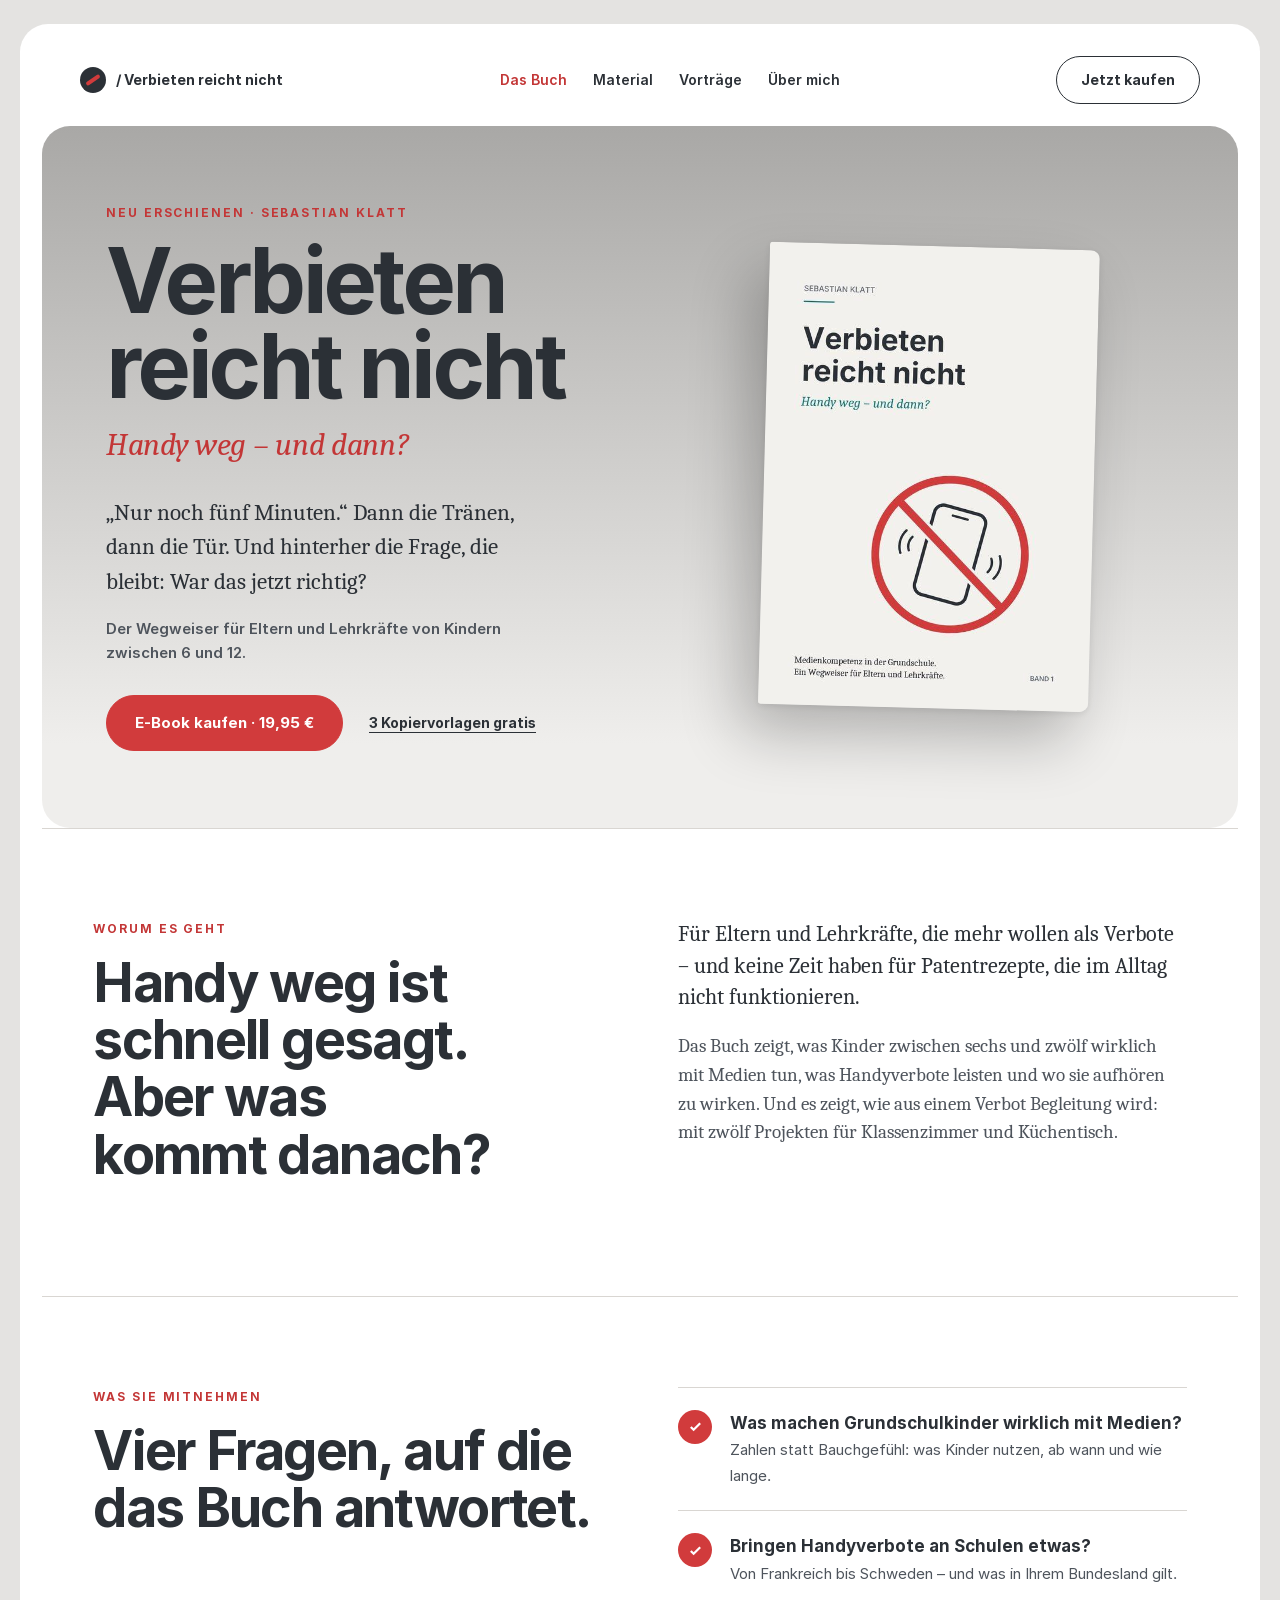
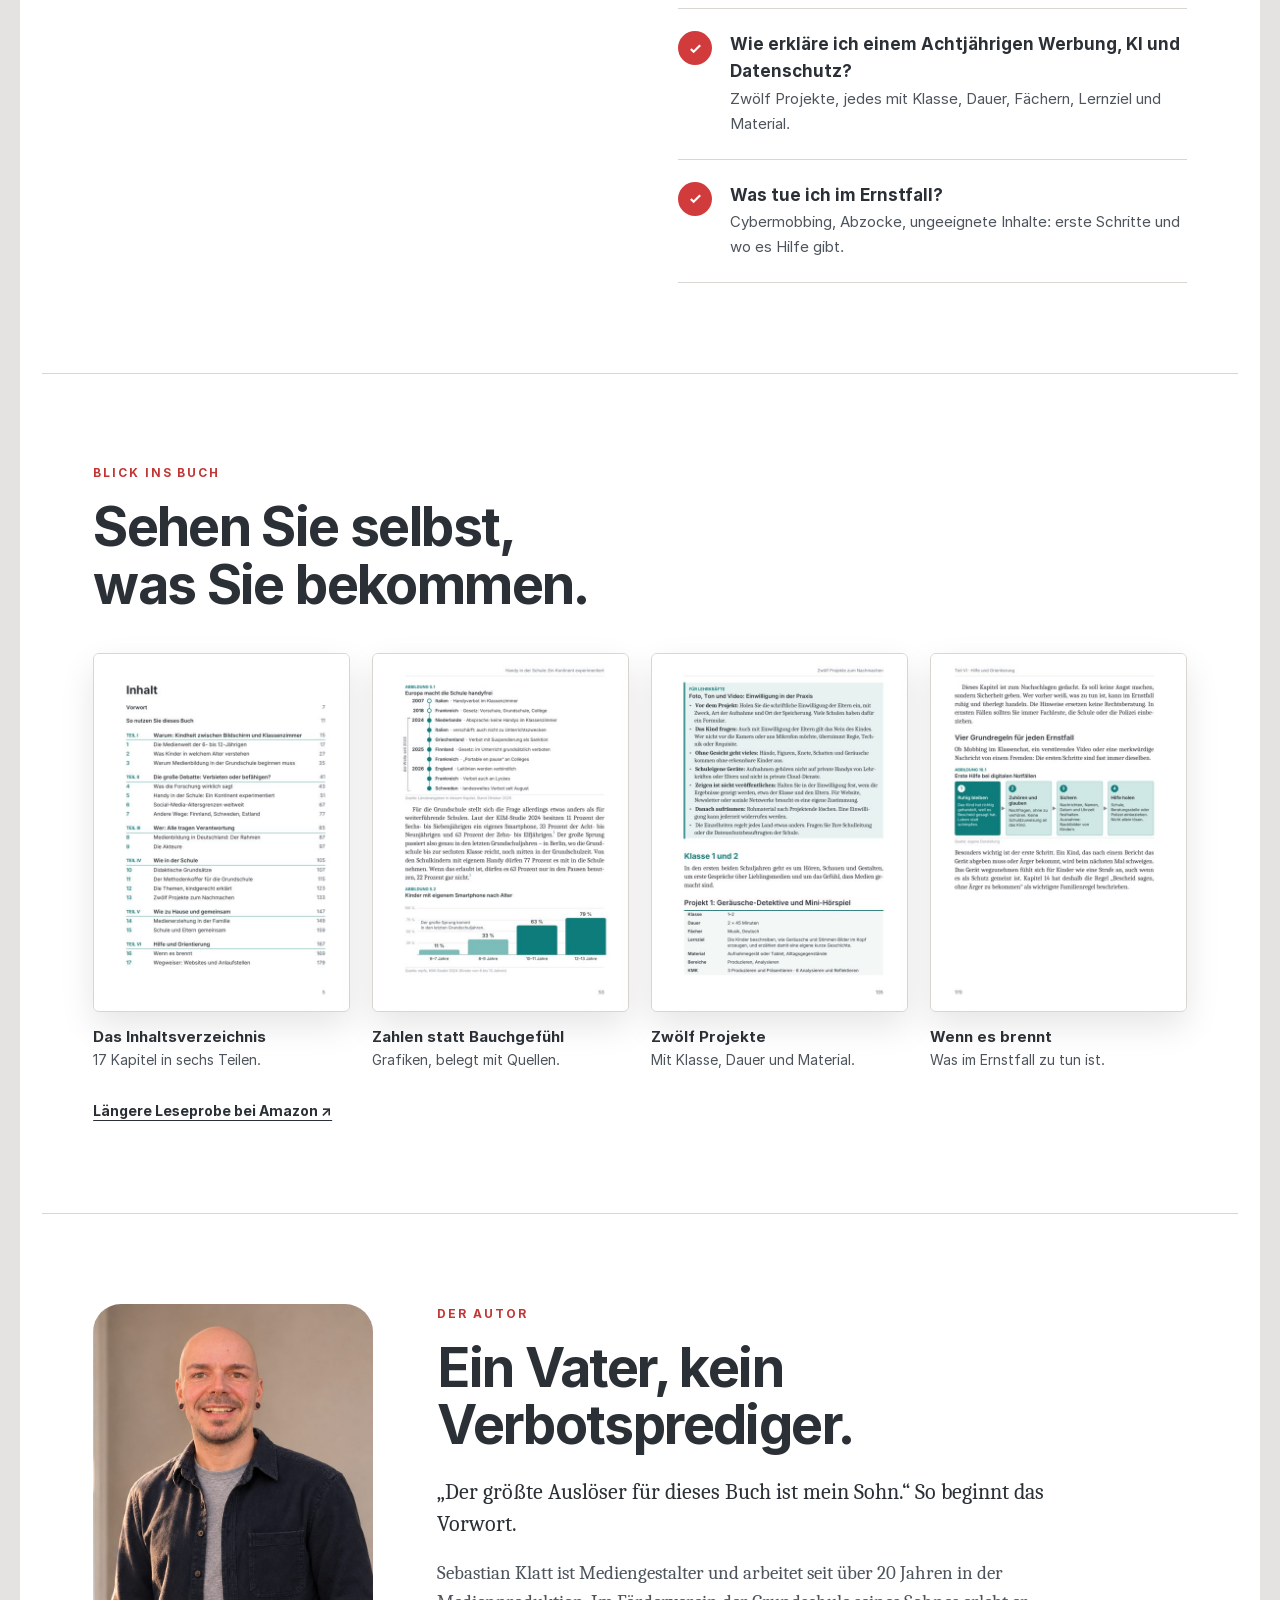
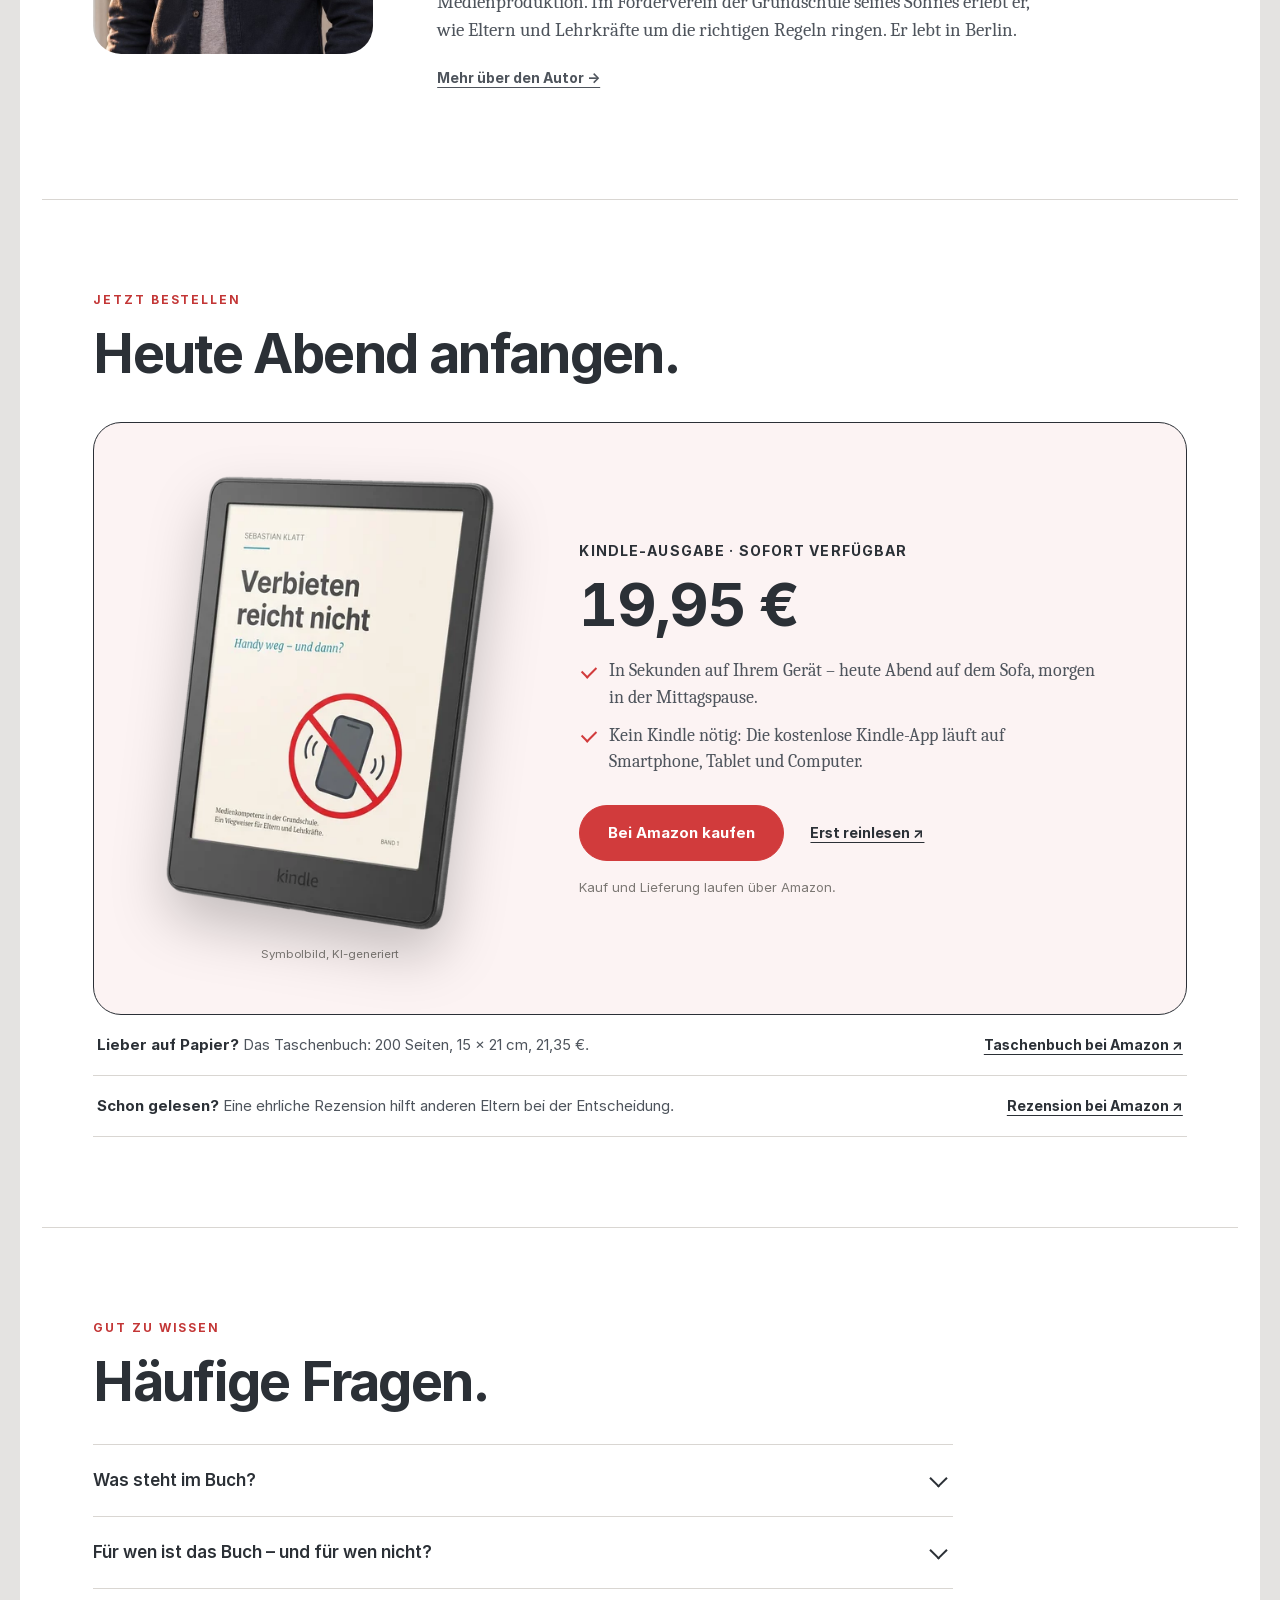
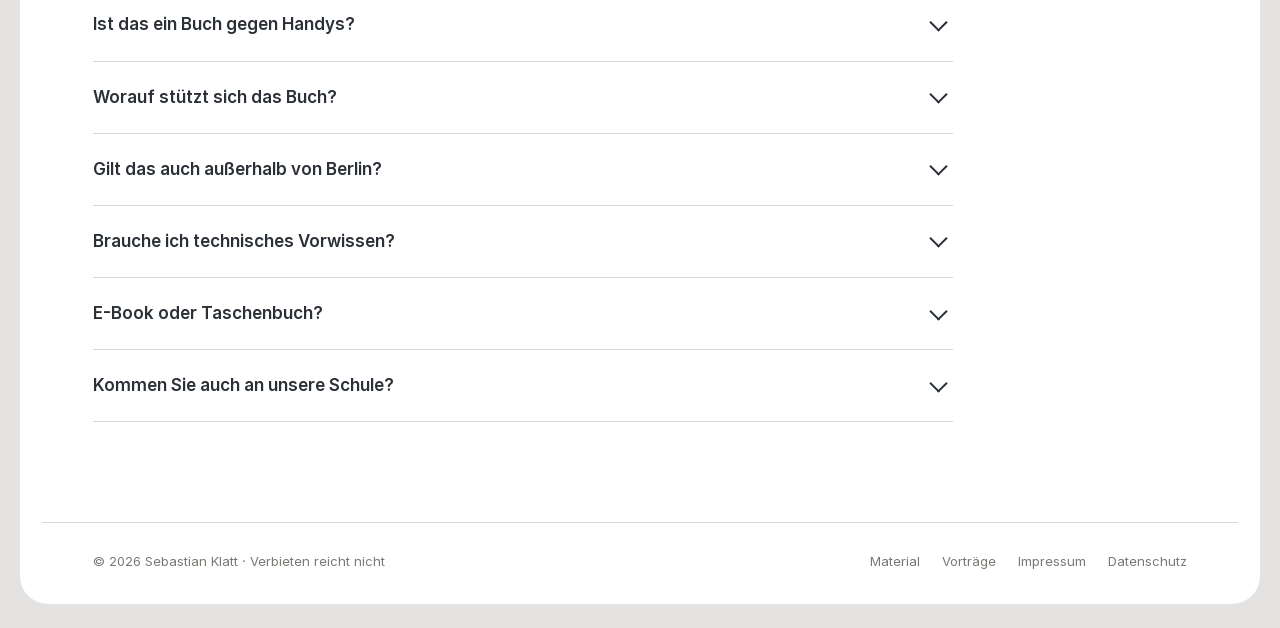
==== commit 9c95f843: "Titel ohne Durchstreichung; externe Links in der Live-Pruefung Co-Authored-By: Claude Opus 5.5 <nore" ====
--- a/site/index.html
+++ b/site/index.html
@@ -37,7 +37,7 @@
   <header class="hero" id="top">
     <div class="hero-text">
       <p class="eyebrow">Neu erschienen · Sebastian Klatt</p>
-      <h1><span class="strike">Verbieten</span><br>reicht nicht</h1>
+      <h1>Verbieten<br>reicht nicht</h1>
       <p class="subtitle">Handy weg – und dann?</p>
       <p class="hook">„Nur noch fünf Minuten.“ Dann die Tränen, dann die Tür. Und hinterher die Frage,
       die bleibt: War das jetzt richtig?</p>
--- a/site/assets/css/site.css
+++ b/site/assets/css/site.css
@@ -56,9 +56,6 @@
   padding:clamp(28px,6vw,80px) clamp(20px,5vw,72px);display:grid;grid-template-columns:1.1fr 1fr;gap:40px;align-items:center}
 .hero>*{min-width:0}
 h1{font-family:var(--sans);font-weight:700;font-size:clamp(44px,7vw,96px);line-height:.95;letter-spacing:-.04em;margin:6px 0 10px;text-wrap:balance}
-h1 .strike{position:relative;display:inline-block}
-h1 .strike::after{content:"";position:absolute;left:-2%;right:-2%;top:54%;height:.075em;background:var(--accent);transform:rotate(-3deg);border-radius:4px;animation:strike .9s .3s cubic-bezier(.6,0,.2,1) both;transform-origin:left}
-@keyframes strike{from{transform:rotate(-3deg) scaleX(0)}to{transform:rotate(-3deg) scaleX(1)}}
 .subtitle{font-family:var(--serif);font-style:italic;font-size:clamp(21px,2.5vw,32px);font-weight:400;color:var(--accent-text);margin:0 0 26px;letter-spacing:-.01em}
 .hook{font-family:var(--serif);font-size:clamp(19px,1.9vw,23px);line-height:1.5;margin:0;max-width:34ch;color:var(--ink)}
 .for{margin:18px 0 0;font-size:15px;font-weight:600;color:var(--ink-soft);max-width:40ch}
